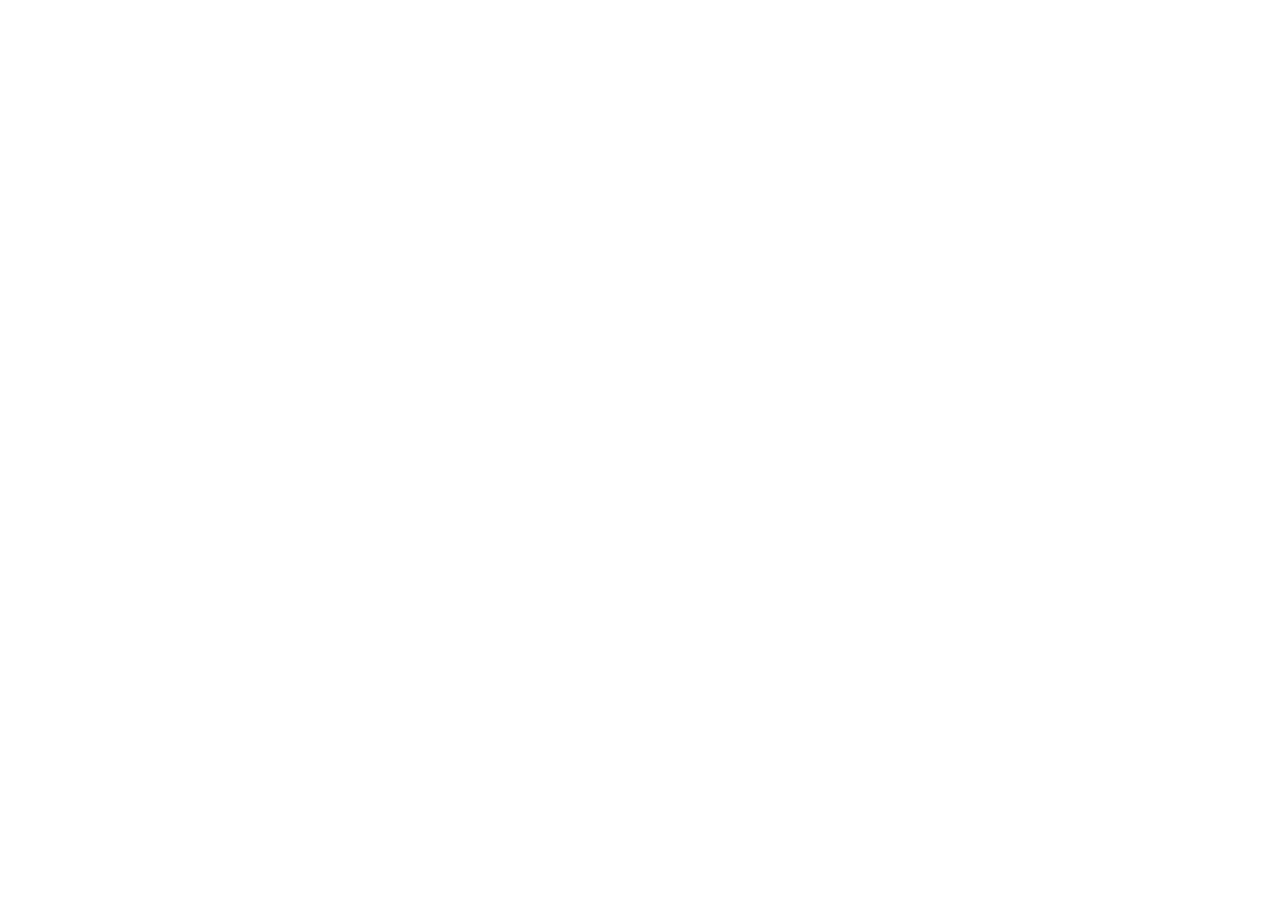
==== index.html @ 08d58c16 "메인 로딩, 블로그 메뉴 비활성화" ====
<!DOCTYPE html><html><head><meta charset=utf-8><meta name=viewport content="width=device-width,initial-scale=1"><link href="https://fonts.googleapis.com/css?family=Noto+Sans" rel=stylesheet><link rel=stylesheet href=https://use.fontawesome.com/releases/v5.6.1/css/all.css integrity=sha384-gfdkjb5BdAXd+lj+gudLWI+BXq4IuLW5IT+brZEZsLFm++aCMlF1V92rMkPaX4PP crossorigin=anonymous><title>windtail16</title><link href=/static/css/app.57685fd9b21adefc4a28eecbb3d5ea79.css rel=stylesheet></head><body><div id=app></div><script async src="https://www.googletagmanager.com/gtag/js?id=UA-55684536-2"></script><script>window.dataLayer = window.dataLayer || [];
      function gtag(){dataLayer.push(arguments);}
      gtag('js', new Date());

      gtag('config', 'UA-55684536-2');</script><script type=text/javascript src=/static/js/manifest.2ae2e69a05c33dfc65f8.js></script><script type=text/javascript src=/static/js/vendor.9c8865b268ad00cc2232.js></script><script type=text/javascript src=/static/js/app.dc363296912dcadeef79.js></script></body></html>
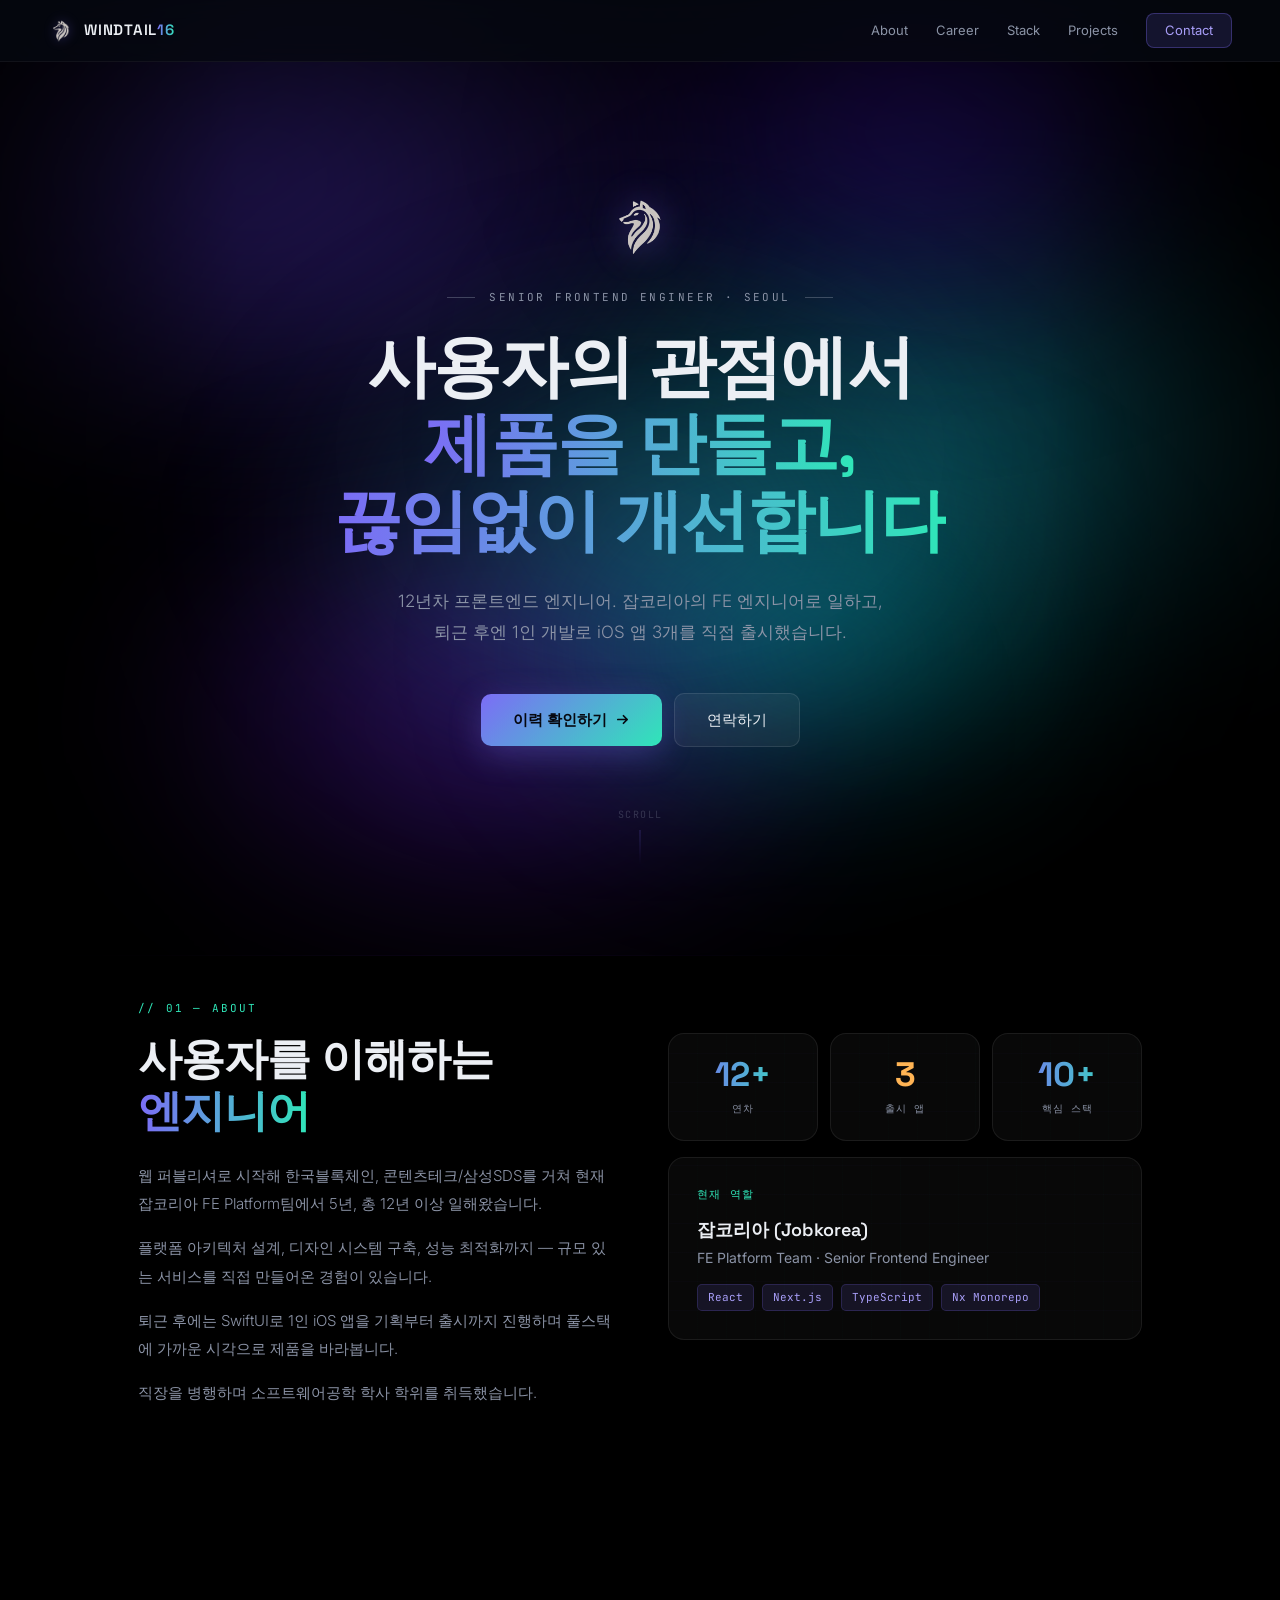
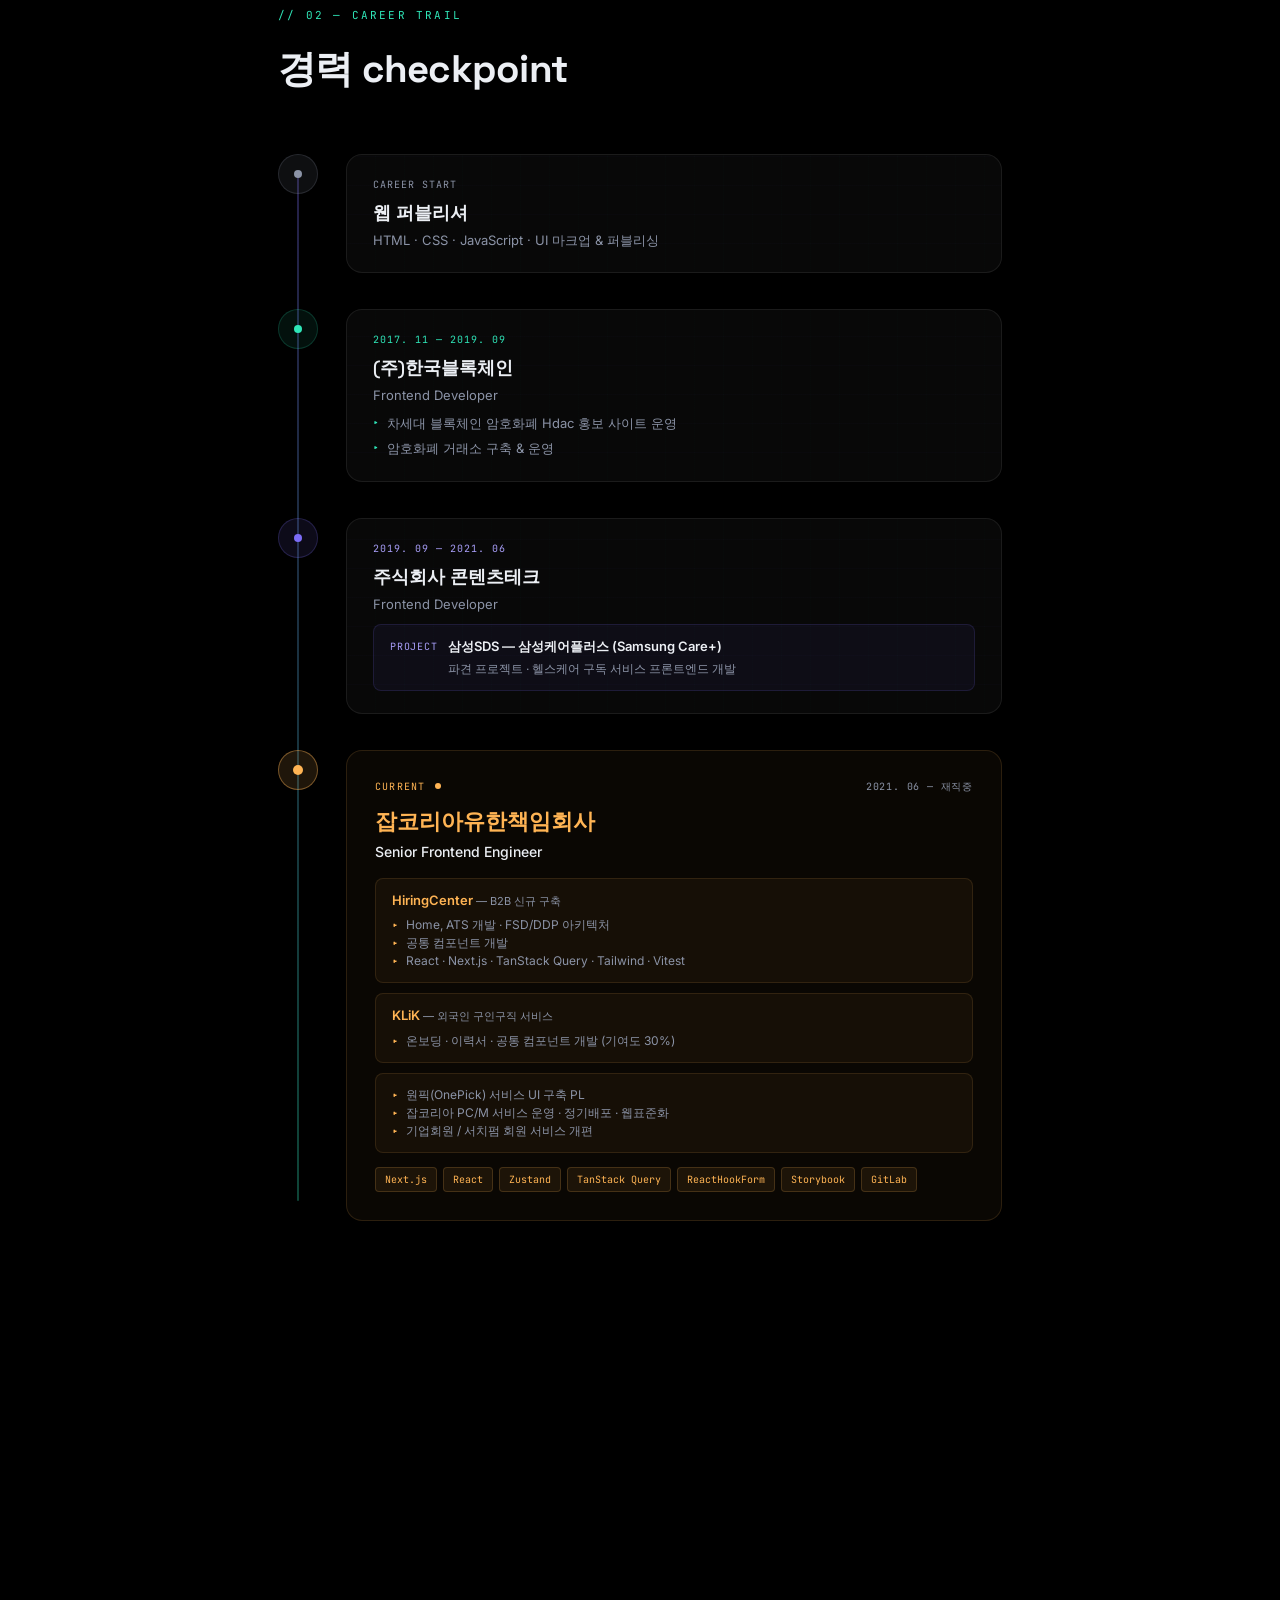
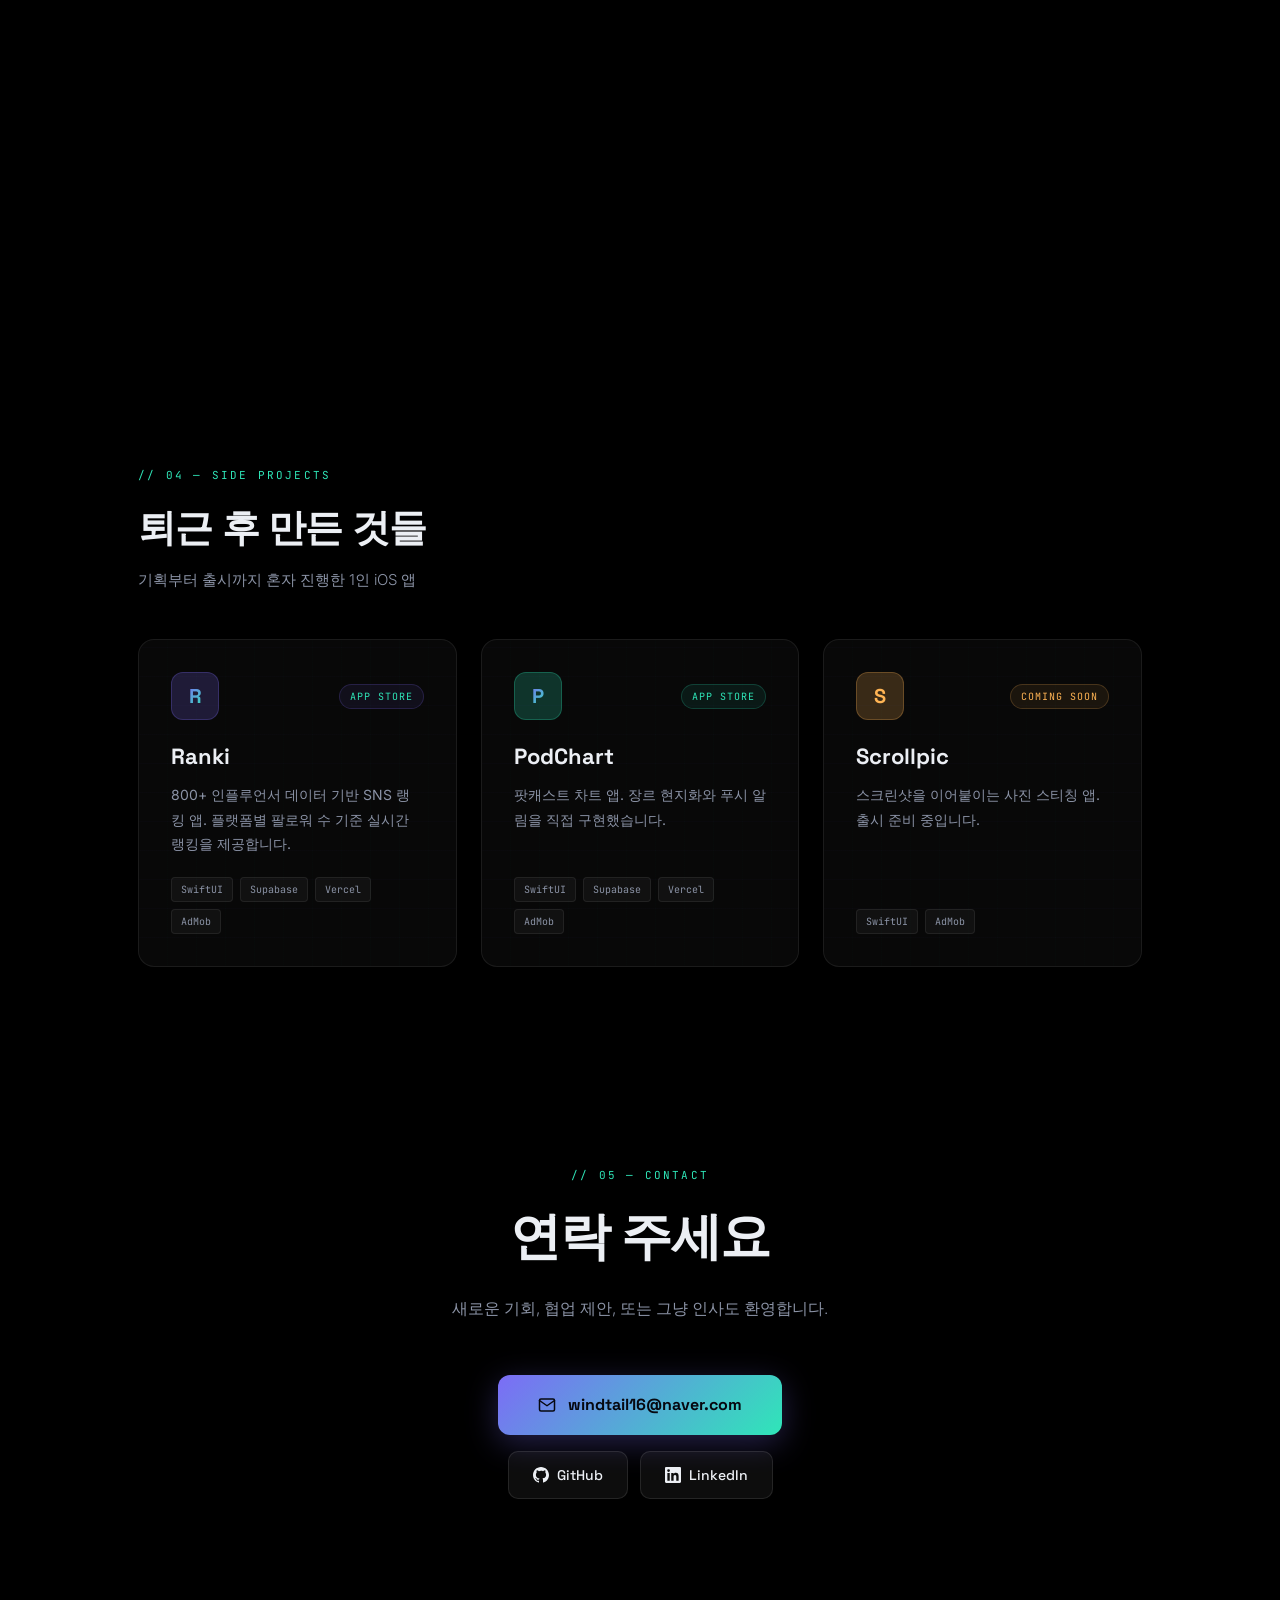
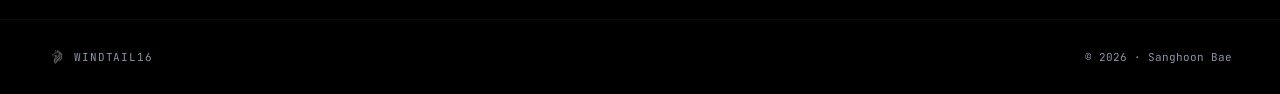
==== commit b242c6fe: "modify: 포트폴리오 변경" ====
--- a/index.html
+++ b/index.html
@@ -1,5 +1,16 @@
-<!DOCTYPE html><html><head><meta charset=utf-8><meta name=viewport content="width=device-width,initial-scale=1"><link href="https://fonts.googleapis.com/css?family=Noto+Sans" rel=stylesheet><link rel=stylesheet href=https://use.fontawesome.com/releases/v5.6.1/css/all.css integrity=sha384-gfdkjb5BdAXd+lj+gudLWI+BXq4IuLW5IT+brZEZsLFm++aCMlF1V92rMkPaX4PP crossorigin=anonymous><title>windtail16</title><link href=/static/css/app.57685fd9b21adefc4a28eecbb3d5ea79.css rel=stylesheet></head><body><div id=app></div><script async src="https://www.googletagmanager.com/gtag/js?id=UA-55684536-2"></script><script>window.dataLayer = window.dataLayer || [];
-      function gtag(){dataLayer.push(arguments);}
-      gtag('js', new Date());
-
-      gtag('config', 'UA-55684536-2');</script><script type=text/javascript src=/static/js/manifest.2ae2e69a05c33dfc65f8.js></script><script type=text/javascript src=/static/js/vendor.9c8865b268ad00cc2232.js></script><script type=text/javascript src=/static/js/app.dc363296912dcadeef79.js></script></body></html>+<!DOCTYPE html>
+<html lang="ko">
+  <head>
+    <meta charset="UTF-8" />
+    <meta name="viewport" content="width=device-width, initial-scale=1.0" />
+    <title>WINDTAIL16 — Sanghoon Bae</title>
+    <link rel="preconnect" href="https://fonts.googleapis.com" />
+    <link rel="preconnect" href="https://fonts.gstatic.com" crossorigin />
+    <link href="https://fonts.googleapis.com/css2?family=Space+Grotesk:wght@300;400;500;600;700&family=Inter:wght@300;400;500;600&family=JetBrains+Mono:wght@400;500;600&display=swap" rel="stylesheet" />
+    <script type="module" crossorigin src="/assets/index-B-AGoxNn.js"></script>
+    <link rel="stylesheet" crossorigin href="/assets/index-C9Q2P-IW.css">
+  </head>
+  <body>
+    <div id="root"></div>
+  </body>
+</html>
--- a/assets/index-C9Q2P-IW.css
+++ b/assets/index-C9Q2P-IW.css
@@ -0,0 +1 @@
+/*! tailwindcss v4.3.1 | MIT License | https://tailwindcss.com */@layer properties{@supports (((-webkit-hyphens:none)) and (not (margin-trim:inline))) or ((-moz-orient:inline) and (not (color:rgb(from red r g b)))){*,:before,:after,::backdrop{--tw-translate-x:0;--tw-translate-y:0;--tw-translate-z:0;--tw-rotate-x:initial;--tw-rotate-y:initial;--tw-rotate-z:initial;--tw-skew-x:initial;--tw-skew-y:initial;--tw-border-style:solid;--tw-leading:initial;--tw-font-weight:initial;--tw-tracking:initial;--tw-blur:initial;--tw-brightness:initial;--tw-contrast:initial;--tw-grayscale:initial;--tw-hue-rotate:initial;--tw-invert:initial;--tw-opacity:initial;--tw-saturate:initial;--tw-sepia:initial;--tw-drop-shadow:initial;--tw-drop-shadow-color:initial;--tw-drop-shadow-alpha:100%;--tw-drop-shadow-size:initial;--tw-backdrop-blur:initial;--tw-backdrop-brightness:initial;--tw-backdrop-contrast:initial;--tw-backdrop-grayscale:initial;--tw-backdrop-hue-rotate:initial;--tw-backdrop-invert:initial;--tw-backdrop-opacity:initial;--tw-backdrop-saturate:initial;--tw-backdrop-sepia:initial;--tw-duration:initial}}}@layer theme{:root,:host{--font-sans:"Inter", sans-serif;--font-mono:"JetBrains Mono", monospace;--color-white:#fff;--spacing:.25rem;--text-sm:.875rem;--text-sm--line-height:calc(1.25 / .875);--text-base:1rem;--text-base--line-height: 1.5 ;--text-lg:1.125rem;--text-lg--line-height:calc(1.75 / 1.125);--text-xl:1.25rem;--text-xl--line-height:calc(1.75 / 1.25);--font-weight-light:300;--font-weight-normal:400;--font-weight-medium:500;--font-weight-semibold:600;--font-weight-bold:700;--radius-sm:.25rem;--radius-lg:.5rem;--radius-xl:.75rem;--radius-2xl:1rem;--blur-xl:24px;--default-transition-duration:.15s;--default-transition-timing-function:cubic-bezier(.4, 0, .2, 1);--default-font-family:var(--font-sans);--default-mono-font-family:var(--font-mono);--color-violet:#7c6cf6;--color-violet-muted:#a89ef8;--color-mint:#2fe6b8;--color-amber:#ffb454;--color-muted:#8b93a6;--color-light:#eceff4;--color-dark:#060810;--font-display:"Space Grotesk", sans-serif}}@layer base{*,:after,:before,::backdrop{box-sizing:border-box;border:0 solid;margin:0;padding:0}::file-selector-button{box-sizing:border-box;border:0 solid;margin:0;padding:0}html,:host{-webkit-text-size-adjust:100%;-moz-tab-size:4;tab-size:4;line-height:1.5;font-family:var(--default-font-family,ui-sans-serif, system-ui, sans-serif, "Apple Color Emoji", "Segoe UI Emoji", "Segoe UI Symbol", "Noto Color Emoji");font-feature-settings:var(--default-font-feature-settings,normal);font-variation-settings:var(--default-font-variation-settings,normal);-webkit-tap-highlight-color:transparent}hr{height:0;color:inherit;border-top-width:1px}abbr:where([title]){-webkit-text-decoration:underline dotted;text-decoration:underline dotted}h1,h2,h3,h4,h5,h6{font-size:inherit;font-weight:inherit}a{color:inherit;-webkit-text-decoration:inherit;text-decoration:inherit}b,strong{font-weight:bolder}code,kbd,samp,pre{font-family:var(--default-mono-font-family,ui-monospace, SFMono-Regular, Menlo, Monaco, Consolas, "Liberation Mono", "Courier New", monospace);font-feature-settings:var(--default-mono-font-feature-settings,normal);font-variation-settings:var(--default-mono-font-variation-settings,normal);font-size:1em}small{font-size:80%}sub,sup{vertical-align:baseline;font-size:75%;line-height:0;position:relative}sub{bottom:-.25em}sup{top:-.5em}table{text-indent:0;border-color:inherit;border-collapse:collapse}:-moz-focusring{outline:auto}progress{vertical-align:baseline}summary{display:list-item}ol,ul,menu{list-style:none}img,svg,video,canvas,audio,iframe,embed,object{vertical-align:middle;display:block}img,video{max-width:100%;height:auto}button,input,select,optgroup,textarea{font:inherit;font-feature-settings:inherit;font-variation-settings:inherit;letter-spacing:inherit;color:inherit;opacity:1;background-color:#0000;border-radius:0}::file-selector-button{font:inherit;font-feature-settings:inherit;font-variation-settings:inherit;letter-spacing:inherit;color:inherit;opacity:1;background-color:#0000;border-radius:0}:where(select:is([multiple],[size])) optgroup{font-weight:bolder}:where(select:is([multiple],[size])) optgroup option{padding-inline-start:20px}::file-selector-button{margin-inline-end:4px}::placeholder{opacity:1}@supports (not ((-webkit-appearance:-apple-pay-button))) or (contain-intrinsic-size:1px){::placeholder{color:currentColor}@supports (color:color-mix(in lab,red,red)){::placeholder{color:color-mix(in oklab,currentcolor 50%,transparent)}}}textarea{resize:vertical}::-webkit-search-decoration{-webkit-appearance:none}::-webkit-date-and-time-value{min-height:1lh;text-align:inherit}::-webkit-datetime-edit{display:inline-flex}::-webkit-datetime-edit-fields-wrapper{padding:0}::-webkit-datetime-edit{padding-block:0}::-webkit-datetime-edit-year-field{padding-block:0}::-webkit-datetime-edit-month-field{padding-block:0}::-webkit-datetime-edit-day-field{padding-block:0}::-webkit-datetime-edit-hour-field{padding-block:0}::-webkit-datetime-edit-minute-field{padding-block:0}::-webkit-datetime-edit-second-field{padding-block:0}::-webkit-datetime-edit-millisecond-field{padding-block:0}::-webkit-datetime-edit-meridiem-field{padding-block:0}::-webkit-calendar-picker-indicator{line-height:1}:-moz-ui-invalid{box-shadow:none}button,input:where([type=button],[type=reset],[type=submit]){-webkit-appearance:button;-moz-appearance:button;appearance:button}::file-selector-button{-webkit-appearance:button;-moz-appearance:button;appearance:button}::-webkit-inner-spin-button{height:auto}::-webkit-outer-spin-button{height:auto}[hidden]:where(:not([hidden=until-found])){display:none!important}html{scroll-behavior:smooth}body{color:#eceff4;background:#000;overflow-x:hidden}a{color:inherit;text-decoration:none}::selection{color:#eceff4;background:#7c6cf659}section,footer,nav{z-index:1;position:relative}}@layer components{.grad-text{-webkit-text-fill-color:transparent;background:linear-gradient(90deg,#7c6cf6,#2fe6b8);-webkit-background-clip:text;background-clip:text}.glass{-webkit-backdrop-filter:blur(20px);background:#ffffff08;border:1px solid #ffffff14;border-radius:16px;position:relative;overflow:hidden}.glass:before{content:"";pointer-events:none;border-radius:inherit;background-image:repeating-linear-gradient(0deg,#0000,#0000 28px,#7c6cf605 28px,#7c6cf605 29px),repeating-linear-gradient(90deg,#0000,#0000 28px,#2fe6b803 28px,#2fe6b803 29px);position:absolute;top:0;right:0;bottom:0;left:0}.tag-v{font-family:var(--font-mono);color:#a89ef8;cursor:default;background:#7c6cf61a;border:1px solid #7c6cf633;border-radius:8px;padding:9px 18px;font-size:13px;transition:all .2s;display:inline-block}.tag-v:hover{background:#7c6cf638;border-color:#7c6cf673}.tag-m{font-family:var(--font-mono);color:#2fe6b8;cursor:default;background:#2fe6b812;border:1px solid #2fe6b82e;border-radius:8px;padding:9px 18px;font-size:13px;transition:all .2s;display:inline-block}.tag-m:hover{background:#2fe6b829;border-color:#2fe6b866}.tag-g{font-family:var(--font-mono);color:#8b93a6;cursor:default;background:#8b93a612;border:1px solid #8b93a624;border-radius:8px;padding:9px 18px;font-size:13px;transition:background .2s;display:inline-block}.tag-g:hover{background:#8b93a626}.tag-a{font-family:var(--font-mono);color:#ffb454;cursor:default;background:#ffb45414;border:1px solid #ffb45433;border-radius:8px;padding:9px 18px;font-size:13px;transition:background .2s;display:inline-block}.tag-a:hover{background:#ffb4542e}.nav-link{color:#8b93a6;font-size:13px;transition:color .2s}.nav-link:hover{color:#eceff4}.proj-card{transition:transform .3s,border-color .3s,box-shadow .3s}.proj-card:hover{transform:translateY(-6px);box-shadow:0 20px 60px #7c6cf61f}.sec-label{font-family:var(--font-mono);letter-spacing:.2em;text-transform:uppercase;color:#2fe6b8;margin-bottom:16px;font-size:11px}}@layer utilities{.pointer-events-none{pointer-events:none}.visible{visibility:visible}.absolute{position:absolute}.fixed{position:fixed}.relative{position:relative}.inset-0{top:0;right:0;bottom:0;left:0}.top-0{top:0}.top-5{top:calc(var(--spacing) * 5)}.right-0{right:0}.bottom-5{bottom:calc(var(--spacing) * 5)}.bottom-8{bottom:calc(var(--spacing) * 8)}.bottom-\[34px\]{bottom:34px}.left-0{left:0}.left-1\/2{left:50%}.left-\[19px\]{left:19px}.z-\[1\]{z-index:1}.z-\[200\]{z-index:200}.z-\[300\]{z-index:300}.mx-auto{margin-inline:auto}.mt-2{margin-top:calc(var(--spacing) * 2)}.mt-2\.5{margin-top:calc(var(--spacing) * 2.5)}.mt-3\.5{margin-top:calc(var(--spacing) * 3.5)}.mt-6{margin-top:calc(var(--spacing) * 6)}.mt-\[9px\]{margin-top:9px}.mt-\[30px\]{margin-top:30px}.mt-auto{margin-top:auto}.-mr-2{margin-right:calc(var(--spacing) * -2)}.mb-1{margin-bottom:var(--spacing)}.mb-1\.5{margin-bottom:calc(var(--spacing) * 1.5)}.mb-2{margin-bottom:calc(var(--spacing) * 2)}.mb-2\.5{margin-bottom:calc(var(--spacing) * 2.5)}.mb-3{margin-bottom:calc(var(--spacing) * 3)}.mb-3\.5{margin-bottom:calc(var(--spacing) * 3.5)}.mb-4{margin-bottom:calc(var(--spacing) * 4)}.mb-5{margin-bottom:calc(var(--spacing) * 5)}.mb-6{margin-bottom:calc(var(--spacing) * 6)}.mb-7{margin-bottom:calc(var(--spacing) * 7)}.mb-8{margin-bottom:calc(var(--spacing) * 8)}.mb-9{margin-bottom:calc(var(--spacing) * 9)}.mb-10{margin-bottom:calc(var(--spacing) * 10)}.mb-11{margin-bottom:calc(var(--spacing) * 11)}.mb-12{margin-bottom:calc(var(--spacing) * 12)}.mb-14{margin-bottom:calc(var(--spacing) * 14)}.mb-\[3px\]{margin-bottom:3px}.mb-\[7px\]{margin-bottom:7px}.mb-\[18px\]{margin-bottom:18px}.mb-\[26px\]{margin-bottom:26px}.mb-\[52px\]{margin-bottom:52px}.block{display:block}.flex{display:flex}.grid{display:grid}.hidden{display:none}.inline-block{display:inline-block}.inline-flex{display:inline-flex}.h-0\.5{height:calc(var(--spacing) * .5)}.h-1\.5{height:calc(var(--spacing) * 1.5)}.h-2{height:calc(var(--spacing) * 2)}.h-9{height:calc(var(--spacing) * 9)}.h-10{height:calc(var(--spacing) * 10)}.h-12{height:calc(var(--spacing) * 12)}.h-14{height:calc(var(--spacing) * 14)}.h-\[10px\]{height:10px}.h-\[18px\]{height:18px}.h-\[26px\]{height:26px}.h-\[62px\]{height:62px}.h-\[68px\]{height:68px}.h-px{height:1px}.min-h-screen{min-height:100vh}.w-0\.5{width:calc(var(--spacing) * .5)}.w-1\.5{width:calc(var(--spacing) * 1.5)}.w-2{width:calc(var(--spacing) * 2)}.w-3\.5{width:calc(var(--spacing) * 3.5)}.w-5{width:calc(var(--spacing) * 5)}.w-7{width:calc(var(--spacing) * 7)}.w-10{width:calc(var(--spacing) * 10)}.w-12{width:calc(var(--spacing) * 12)}.w-14{width:calc(var(--spacing) * 14)}.w-\[10px\]{width:10px}.w-\[18px\]{width:18px}.w-\[26px\]{width:26px}.w-\[68px\]{width:68px}.w-full{width:100%}.w-px{width:1px}.max-w-\[480px\]{max-width:480px}.max-w-\[540px\]{max-width:540px}.max-w-\[820px\]{max-width:820px}.max-w-\[1100px\]{max-width:1100px}.min-w-0{min-width:0}.flex-1{flex:1}.shrink-0{flex-shrink:0}.-translate-x-1\/2{--tw-translate-x: -50% ;translate:var(--tw-translate-x) var(--tw-translate-y)}.transform{transform:var(--tw-rotate-x,) var(--tw-rotate-y,) var(--tw-rotate-z,) var(--tw-skew-x,) var(--tw-skew-y,)}.cursor-pointer{cursor:pointer}.resize{resize:both}.grid-cols-1{grid-template-columns:repeat(1,minmax(0,1fr))}.grid-cols-2{grid-template-columns:repeat(2,minmax(0,1fr))}.grid-cols-3{grid-template-columns:repeat(3,minmax(0,1fr))}.flex-col{flex-direction:column}.flex-wrap{flex-wrap:wrap}.items-center{align-items:center}.items-start{align-items:flex-start}.justify-between{justify-content:space-between}.justify-center{justify-content:center}.gap-1\.5{gap:calc(var(--spacing) * 1.5)}.gap-2{gap:calc(var(--spacing) * 2)}.gap-2\.5{gap:calc(var(--spacing) * 2.5)}.gap-3{gap:calc(var(--spacing) * 3)}.gap-3\.5{gap:calc(var(--spacing) * 3.5)}.gap-4{gap:calc(var(--spacing) * 4)}.gap-5{gap:calc(var(--spacing) * 5)}.gap-6{gap:calc(var(--spacing) * 6)}.gap-7{gap:calc(var(--spacing) * 7)}.gap-8{gap:calc(var(--spacing) * 8)}.gap-9{gap:calc(var(--spacing) * 9)}.gap-10{gap:calc(var(--spacing) * 10)}.gap-14{gap:calc(var(--spacing) * 14)}.gap-\[5px\]{gap:5px}.gap-\[7px\]{gap:7px}.gap-\[14px\]{gap:14px}.overflow-hidden{overflow:hidden}.rounded-2xl{border-radius:var(--radius-2xl)}.rounded-\[4px\]{border-radius:4px}.rounded-\[5px\]{border-radius:5px}.rounded-\[10px\]{border-radius:10px}.rounded-full{border-radius:3.40282e38px}.rounded-lg{border-radius:var(--radius-lg)}.rounded-sm{border-radius:var(--radius-sm)}.rounded-xl{border-radius:var(--radius-xl)}.border{border-style:var(--tw-border-style);border-width:1px}.border-t{border-top-style:var(--tw-border-style);border-top-width:1px}.border-b{border-bottom-style:var(--tw-border-style);border-bottom-width:1px}.border-amber\/40{border-color:#ffb45466}@supports (color:color-mix(in lab,red,red)){.border-amber\/40{border-color:color-mix(in oklab,var(--color-amber) 40%,transparent)}}.border-amber\/\[0\.12\]{border-color:#ffb4541f}@supports (color:color-mix(in lab,red,red)){.border-amber\/\[0\.12\]{border-color:color-mix(in oklab,var(--color-amber) 12%,transparent)}}.border-amber\/\[0\.14\]{border-color:#ffb45424}@supports (color:color-mix(in lab,red,red)){.border-amber\/\[0\.14\]{border-color:color-mix(in oklab,var(--color-amber) 14%,transparent)}}.border-violet\/\[0\.15\]{border-color:#7c6cf626}@supports (color:color-mix(in lab,red,red)){.border-violet\/\[0\.15\]{border-color:color-mix(in oklab,var(--color-violet) 15%,transparent)}}.border-violet\/\[0\.32\]{border-color:#7c6cf652}@supports (color:color-mix(in lab,red,red)){.border-violet\/\[0\.32\]{border-color:color-mix(in oklab,var(--color-violet) 32%,transparent)}}.border-white\/5{border-color:#ffffff0d}@supports (color:color-mix(in lab,red,red)){.border-white\/5{border-color:color-mix(in oklab,var(--color-white) 5%,transparent)}}.border-white\/10{border-color:#ffffff1a}@supports (color:color-mix(in lab,red,red)){.border-white\/10{border-color:color-mix(in oklab,var(--color-white) 10%,transparent)}}.border-white\/\[0\.06\]{border-color:#ffffff0f}@supports (color:color-mix(in lab,red,red)){.border-white\/\[0\.06\]{border-color:color-mix(in oklab,var(--color-white) 6%,transparent)}}.bg-\[rgba\(6\,8\,16\,0\.75\)\]{background-color:#060810bf}.bg-amber{background-color:var(--color-amber)}.bg-amber\/\[0\.04\]{background-color:#ffb4540a}@supports (color:color-mix(in lab,red,red)){.bg-amber\/\[0\.04\]{background-color:color-mix(in oklab,var(--color-amber) 4%,transparent)}}.bg-amber\/\[0\.05\]{background-color:#ffb4540d}@supports (color:color-mix(in lab,red,red)){.bg-amber\/\[0\.05\]{background-color:color-mix(in oklab,var(--color-amber) 5%,transparent)}}.bg-amber\/\[0\.12\]{background-color:#ffb4541f}@supports (color:color-mix(in lab,red,red)){.bg-amber\/\[0\.12\]{background-color:color-mix(in oklab,var(--color-amber) 12%,transparent)}}.bg-light{background-color:var(--color-light)}.bg-muted\/40{background-color:#8b93a666}@supports (color:color-mix(in lab,red,red)){.bg-muted\/40{background-color:color-mix(in oklab,var(--color-muted) 40%,transparent)}}.bg-violet\/\[0\.06\]{background-color:#7c6cf60f}@supports (color:color-mix(in lab,red,red)){.bg-violet\/\[0\.06\]{background-color:color-mix(in oklab,var(--color-violet) 6%,transparent)}}.bg-violet\/\[0\.14\]{background-color:#7c6cf624}@supports (color:color-mix(in lab,red,red)){.bg-violet\/\[0\.14\]{background-color:color-mix(in oklab,var(--color-violet) 14%,transparent)}}.bg-white\/5{background-color:#ffffff0d}@supports (color:color-mix(in lab,red,red)){.bg-white\/5{background-color:color-mix(in oklab,var(--color-white) 5%,transparent)}}.object-contain{object-fit:contain}.p-2{padding:calc(var(--spacing) * 2)}.p-3{padding:calc(var(--spacing) * 3)}.p-5{padding:calc(var(--spacing) * 5)}.p-7{padding:calc(var(--spacing) * 7)}.p-8{padding:calc(var(--spacing) * 8)}.p-9{padding:calc(var(--spacing) * 9)}.p-\[22px_26px\]{padding:22px 26px}.px-2{padding-inline:calc(var(--spacing) * 2)}.px-2\.5{padding-inline:calc(var(--spacing) * 2.5)}.px-3\.5{padding-inline:calc(var(--spacing) * 3.5)}.px-4{padding-inline:calc(var(--spacing) * 4)}.px-6{padding-inline:calc(var(--spacing) * 6)}.px-7{padding-inline:calc(var(--spacing) * 7)}.px-8{padding-inline:calc(var(--spacing) * 8)}.px-10{padding-inline:calc(var(--spacing) * 10)}.px-12{padding-inline:calc(var(--spacing) * 12)}.px-\[9px\]{padding-inline:9px}.px-\[18px\]{padding-inline:18px}.py-1{padding-block:var(--spacing)}.py-3{padding-block:calc(var(--spacing) * 3)}.py-3\.5{padding-block:calc(var(--spacing) * 3.5)}.py-4{padding-block:calc(var(--spacing) * 4)}.py-5{padding-block:calc(var(--spacing) * 5)}.py-6{padding-block:calc(var(--spacing) * 6)}.py-7{padding-block:calc(var(--spacing) * 7)}.py-16{padding-block:calc(var(--spacing) * 16)}.py-\[7px\]{padding-block:7px}.py-\[13px\]{padding-block:13px}.py-\[15px\]{padding-block:15px}.py-\[18px\]{padding-block:18px}.py-\[100px\]{padding-block:100px}.pt-0\.5{padding-top:calc(var(--spacing) * .5)}.pt-5{padding-top:calc(var(--spacing) * 5)}.pt-16{padding-top:calc(var(--spacing) * 16)}.pt-\[26px\]{padding-top:26px}.pt-\[100px\]{padding-top:100px}.pt-\[120px\]{padding-top:120px}.pb-7{padding-bottom:calc(var(--spacing) * 7)}.pb-9{padding-bottom:calc(var(--spacing) * 9)}.pb-10{padding-bottom:calc(var(--spacing) * 10)}.pb-16{padding-bottom:calc(var(--spacing) * 16)}.pb-20{padding-bottom:calc(var(--spacing) * 20)}.pb-\[120px\]{padding-bottom:120px}.text-center{text-align:center}.align-middle{vertical-align:middle}.font-display{font-family:var(--font-display)}.font-mono{font-family:var(--font-mono)}.text-base{font-size:var(--text-base);line-height:var(--tw-leading,var(--text-base--line-height))}.text-lg{font-size:var(--text-lg);line-height:var(--tw-leading,var(--text-lg--line-height))}.text-sm{font-size:var(--text-sm);line-height:var(--tw-leading,var(--text-sm--line-height))}.text-xl{font-size:var(--text-xl);line-height:var(--tw-leading,var(--text-xl--line-height))}.text-\[0\.5em\]{font-size:.5em}.text-\[9px\]{font-size:9px}.text-\[10px\]{font-size:10px}.text-\[11px\]{font-size:11px}.text-\[12px\]{font-size:12px}.text-\[13px\]{font-size:13px}.text-\[15px\]{font-size:15px}.text-\[22px\]{font-size:22px}.text-\[28px\]{font-size:28px}.text-\[34px\]{font-size:34px}.leading-\[1\.2\]{--tw-leading:1.2;line-height:1.2}.leading-\[1\.8\]{--tw-leading:1.8;line-height:1.8}.leading-\[1\.13\]{--tw-leading:1.13;line-height:1.13}.leading-\[1\.75\]{--tw-leading:1.75;line-height:1.75}.leading-\[1\.85\]{--tw-leading:1.85;line-height:1.85}.leading-\[1\.88\]{--tw-leading:1.88;line-height:1.88}.leading-none{--tw-leading:1;line-height:1}.font-bold{--tw-font-weight:var(--font-weight-bold);font-weight:var(--font-weight-bold)}.font-light{--tw-font-weight:var(--font-weight-light);font-weight:var(--font-weight-light)}.font-medium{--tw-font-weight:var(--font-weight-medium);font-weight:var(--font-weight-medium)}.font-normal{--tw-font-weight:var(--font-weight-normal);font-weight:var(--font-weight-normal)}.font-semibold{--tw-font-weight:var(--font-weight-semibold);font-weight:var(--font-weight-semibold)}.tracking-\[-0\.02em\]{--tw-tracking:-.02em;letter-spacing:-.02em}.tracking-\[-0\.025em\]{--tw-tracking:-.025em;letter-spacing:-.025em}.tracking-\[0\.1em\]{--tw-tracking:.1em;letter-spacing:.1em}.tracking-\[0\.05em\]{--tw-tracking:.05em;letter-spacing:.05em}.tracking-\[0\.08em\]{--tw-tracking:.08em;letter-spacing:.08em}.tracking-\[0\.12em\]{--tw-tracking:.12em;letter-spacing:.12em}.tracking-\[0\.15em\]{--tw-tracking:.15em;letter-spacing:.15em}.tracking-\[0\.18em\]{--tw-tracking:.18em;letter-spacing:.18em}.tracking-\[0\.22em\]{--tw-tracking:.22em;letter-spacing:.22em}.whitespace-nowrap{white-space:nowrap}.text-amber{color:var(--color-amber)}.text-dark{color:var(--color-dark)}.text-light{color:var(--color-light)}.text-light\/80{color:#eceff4cc}@supports (color:color-mix(in lab,red,red)){.text-light\/80{color:color-mix(in oklab,var(--color-light) 80%,transparent)}}.text-mint{color:var(--color-mint)}.text-muted{color:var(--color-muted)}.text-violet-muted{color:var(--color-violet-muted)}.uppercase{text-transform:uppercase}.opacity-30{opacity:.3}.opacity-40{opacity:.4}.blur{--tw-blur:blur(8px);filter:var(--tw-blur,) var(--tw-brightness,) var(--tw-contrast,) var(--tw-grayscale,) var(--tw-hue-rotate,) var(--tw-invert,) var(--tw-saturate,) var(--tw-sepia,) var(--tw-drop-shadow,)}.filter{filter:var(--tw-blur,) var(--tw-brightness,) var(--tw-contrast,) var(--tw-grayscale,) var(--tw-hue-rotate,) var(--tw-invert,) var(--tw-saturate,) var(--tw-sepia,) var(--tw-drop-shadow,)}.backdrop-blur-xl{--tw-backdrop-blur:blur(var(--blur-xl));-webkit-backdrop-filter:var(--tw-backdrop-blur,) var(--tw-backdrop-brightness,) var(--tw-backdrop-contrast,) var(--tw-backdrop-grayscale,) var(--tw-backdrop-hue-rotate,) var(--tw-backdrop-invert,) var(--tw-backdrop-opacity,) var(--tw-backdrop-saturate,) var(--tw-backdrop-sepia,);backdrop-filter:var(--tw-backdrop-blur,) var(--tw-backdrop-brightness,) var(--tw-backdrop-contrast,) var(--tw-backdrop-grayscale,) var(--tw-backdrop-hue-rotate,) var(--tw-backdrop-invert,) var(--tw-backdrop-opacity,) var(--tw-backdrop-saturate,) var(--tw-backdrop-sepia,)}.transition{transition-property:color,background-color,border-color,outline-color,text-decoration-color,fill,stroke,--tw-gradient-from,--tw-gradient-via,--tw-gradient-to,opacity,box-shadow,transform,translate,scale,rotate,filter,-webkit-backdrop-filter,backdrop-filter,display,content-visibility,overlay,pointer-events;transition-timing-function:var(--tw-ease,var(--default-transition-timing-function));transition-duration:var(--tw-duration,var(--default-transition-duration))}.transition\!{transition-property:color,background-color,border-color,outline-color,text-decoration-color,fill,stroke,--tw-gradient-from,--tw-gradient-via,--tw-gradient-to,opacity,box-shadow,transform,translate,scale,rotate,filter,-webkit-backdrop-filter,backdrop-filter,display,content-visibility,overlay,pointer-events!important;transition-timing-function:var(--tw-ease,var(--default-transition-timing-function))!important;transition-duration:var(--tw-duration,var(--default-transition-duration))!important}.transition-all{transition-property:all;transition-timing-function:var(--tw-ease,var(--default-transition-timing-function));transition-duration:var(--tw-duration,var(--default-transition-duration))}.transition-colors{transition-property:color,background-color,border-color,outline-color,text-decoration-color,fill,stroke,--tw-gradient-from,--tw-gradient-via,--tw-gradient-to;transition-timing-function:var(--tw-ease,var(--default-transition-timing-function));transition-duration:var(--tw-duration,var(--default-transition-duration))}.duration-200{--tw-duration:.2s;transition-duration:.2s}.duration-300{--tw-duration:.3s;transition-duration:.3s}@media (hover:hover){.hover\:bg-white\/10:hover{background-color:#ffffff1a}@supports (color:color-mix(in lab,red,red)){.hover\:bg-white\/10:hover{background-color:color-mix(in oklab,var(--color-white) 10%,transparent)}}.hover\:text-light:hover{color:var(--color-light)}}@media (min-width:40rem){.sm\:block{display:block}.sm\:inline-block{display:inline-block}.sm\:w-auto{width:auto}.sm\:grid-cols-2{grid-template-columns:repeat(2,minmax(0,1fr))}.sm\:flex-row{flex-direction:row}}@media (min-width:48rem){.md\:bottom-\[34px\]{bottom:34px}.md\:mt-\[9px\]{margin-top:9px}.md\:mt-\[30px\]{margin-top:30px}.md\:mb-3\.5{margin-bottom:calc(var(--spacing) * 3.5)}.md\:mb-4{margin-bottom:calc(var(--spacing) * 4)}.md\:mb-6{margin-bottom:calc(var(--spacing) * 6)}.md\:mb-7{margin-bottom:calc(var(--spacing) * 7)}.md\:mb-11{margin-bottom:calc(var(--spacing) * 11)}.md\:mb-12{margin-bottom:calc(var(--spacing) * 12)}.md\:mb-14{margin-bottom:calc(var(--spacing) * 14)}.md\:mb-\[26px\]{margin-bottom:26px}.md\:mb-\[52px\]{margin-bottom:52px}.md\:flex{display:flex}.md\:hidden{display:none}.md\:h-\[68px\]{height:68px}.md\:w-\[68px\]{width:68px}.md\:grid-cols-2{grid-template-columns:repeat(2,minmax(0,1fr))}.md\:flex-row{flex-direction:row}.md\:gap-2\.5{gap:calc(var(--spacing) * 2.5)}.md\:gap-6{gap:calc(var(--spacing) * 6)}.md\:gap-7{gap:calc(var(--spacing) * 7)}.md\:gap-9{gap:calc(var(--spacing) * 9)}.md\:gap-14{gap:calc(var(--spacing) * 14)}.md\:gap-\[14px\]{gap:14px}.md\:p-7{padding:calc(var(--spacing) * 7)}.md\:p-9{padding:calc(var(--spacing) * 9)}.md\:px-3\.5{padding-inline:calc(var(--spacing) * 3.5)}.md\:px-8{padding-inline:calc(var(--spacing) * 8)}.md\:px-10{padding-inline:calc(var(--spacing) * 10)}.md\:px-12{padding-inline:calc(var(--spacing) * 12)}.md\:px-\[26px\]{padding-inline:26px}.md\:py-6{padding-block:calc(var(--spacing) * 6)}.md\:py-7{padding-block:calc(var(--spacing) * 7)}.md\:py-\[13px\]{padding-block:13px}.md\:py-\[15px\]{padding-block:15px}.md\:py-\[18px\]{padding-block:18px}.md\:py-\[22px\]{padding-block:22px}.md\:py-\[100px\]{padding-block:100px}.md\:pt-\[26px\]{padding-top:26px}.md\:pt-\[100px\]{padding-top:100px}.md\:pt-\[120px\]{padding-top:120px}.md\:pb-9{padding-bottom:calc(var(--spacing) * 9)}.md\:pb-20{padding-bottom:calc(var(--spacing) * 20)}.md\:pb-\[120px\]{padding-bottom:120px}.md\:text-base{font-size:var(--text-base);line-height:var(--tw-leading,var(--text-base--line-height))}.md\:text-lg{font-size:var(--text-lg);line-height:var(--tw-leading,var(--text-lg--line-height))}.md\:text-\[10px\]{font-size:10px}.md\:text-\[11px\]{font-size:11px}.md\:text-\[22px\]{font-size:22px}.md\:text-\[34px\]{font-size:34px}.md\:tracking-\[0\.22em\]{--tw-tracking:.22em;letter-spacing:.22em}}@media (min-width:64rem){.lg\:grid-cols-3{grid-template-columns:repeat(3,minmax(0,1fr))}}.animate-fade-up{animation:.9s both fadeUp}.animate-fade-in{animation:1s .2s both fadeIn}.animate-float{animation:4s ease-in-out infinite float}.animate-pulse-amber{animation:2.5s infinite pulse-amber}}#fog-bg{z-index:0;will-change:transform;background:#000;position:fixed;top:-4%;right:-4%;bottom:-4%;left:-4%;overflow:hidden}.fog-blob{filter:blur(72px);will-change:transform;pointer-events:none;border-radius:50%;position:absolute}@keyframes fadeUp{0%{opacity:0;transform:translateY(24px)}to{opacity:1;transform:translateY(0)}}@keyframes fadeIn{0%{opacity:0}to{opacity:1}}@keyframes pulse-amber{0%,to{box-shadow:0 0 #ffb45480}50%{box-shadow:0 0 0 10px #ffb45400}}@keyframes float{0%,to{transform:translateY(0)}50%{transform:translateY(-8px)}}@keyframes cursorBlink{0%,to{opacity:1}50%{opacity:0}}@keyframes fogDrift1{0%{transform:translate(0)scale(1)}25%{transform:translate(9vw,6vh)scale(1.06)}50%{transform:translate(5vw,12vh)scale(.96)}75%{transform:translate(-6vw,7vh)scale(1.04)}to{transform:translate(0)scale(1)}}@keyframes fogDrift2{0%{transform:translate(0)scale(1)}25%{transform:translate(-11vw,-5vh)scale(1.08)}50%{transform:translate(-8vw,9vh)scale(.94)}75%{transform:translate(4vw,5vh)scale(1.06)}to{transform:translate(0)scale(1)}}@keyframes fogDrift3{0%{transform:translate(0)scale(1)}25%{transform:translate(7vw,-9vh)scale(1.1)}50%{transform:translate(12vw,-3vh)scale(.96)}75%{transform:translate(4vw,7vh)scale(1.08)}to{transform:translate(0)scale(1)}}@keyframes fogDrift4{0%{transform:translate(0)scale(1)}25%{transform:translate(-7vw,8vh)scale(.92)}50%{transform:translate(-12vw,3vh)scale(1.1)}75%{transform:translate(-5vw,-6vh)scale(.96)}to{transform:translate(0)scale(1)}}@keyframes fogDrift5{0%{transform:translate(0)scale(1)}25%{transform:translate(6vw,10vh)scale(1.08)}50%{transform:translate(-4vw,8vh)scale(1.04)}75%{transform:translate(-9vw,2vh)scale(.94)}to{transform:translate(0)scale(1)}}@keyframes fogDrift6{0%{transform:translate(0)scale(1)}25%{transform:translate(-6vw,-10vh)scale(1.12)}50%{transform:translate(5vw,-8vh)scale(.92)}75%{transform:translate(8vw,-3vh)scale(1.06)}to{transform:translate(0)scale(1)}}@property --tw-translate-x{syntax:"*";inherits:false;initial-value:0}@property --tw-translate-y{syntax:"*";inherits:false;initial-value:0}@property --tw-translate-z{syntax:"*";inherits:false;initial-value:0}@property --tw-rotate-x{syntax:"*";inherits:false}@property --tw-rotate-y{syntax:"*";inherits:false}@property --tw-rotate-z{syntax:"*";inherits:false}@property --tw-skew-x{syntax:"*";inherits:false}@property --tw-skew-y{syntax:"*";inherits:false}@property --tw-border-style{syntax:"*";inherits:false;initial-value:solid}@property --tw-leading{syntax:"*";inherits:false}@property --tw-font-weight{syntax:"*";inherits:false}@property --tw-tracking{syntax:"*";inherits:false}@property --tw-blur{syntax:"*";inherits:false}@property --tw-brightness{syntax:"*";inherits:false}@property --tw-contrast{syntax:"*";inherits:false}@property --tw-grayscale{syntax:"*";inherits:false}@property --tw-hue-rotate{syntax:"*";inherits:false}@property --tw-invert{syntax:"*";inherits:false}@property --tw-opacity{syntax:"*";inherits:false}@property --tw-saturate{syntax:"*";inherits:false}@property --tw-sepia{syntax:"*";inherits:false}@property --tw-drop-shadow{syntax:"*";inherits:false}@property --tw-drop-shadow-color{syntax:"*";inherits:false}@property --tw-drop-shadow-alpha{syntax:"<percentage>";inherits:false;initial-value:100%}@property --tw-drop-shadow-size{syntax:"*";inherits:false}@property --tw-backdrop-blur{syntax:"*";inherits:false}@property --tw-backdrop-brightness{syntax:"*";inherits:false}@property --tw-backdrop-contrast{syntax:"*";inherits:false}@property --tw-backdrop-grayscale{syntax:"*";inherits:false}@property --tw-backdrop-hue-rotate{syntax:"*";inherits:false}@property --tw-backdrop-invert{syntax:"*";inherits:false}@property --tw-backdrop-opacity{syntax:"*";inherits:false}@property --tw-backdrop-saturate{syntax:"*";inherits:false}@property --tw-backdrop-sepia{syntax:"*";inherits:false}@property --tw-duration{syntax:"*";inherits:false}
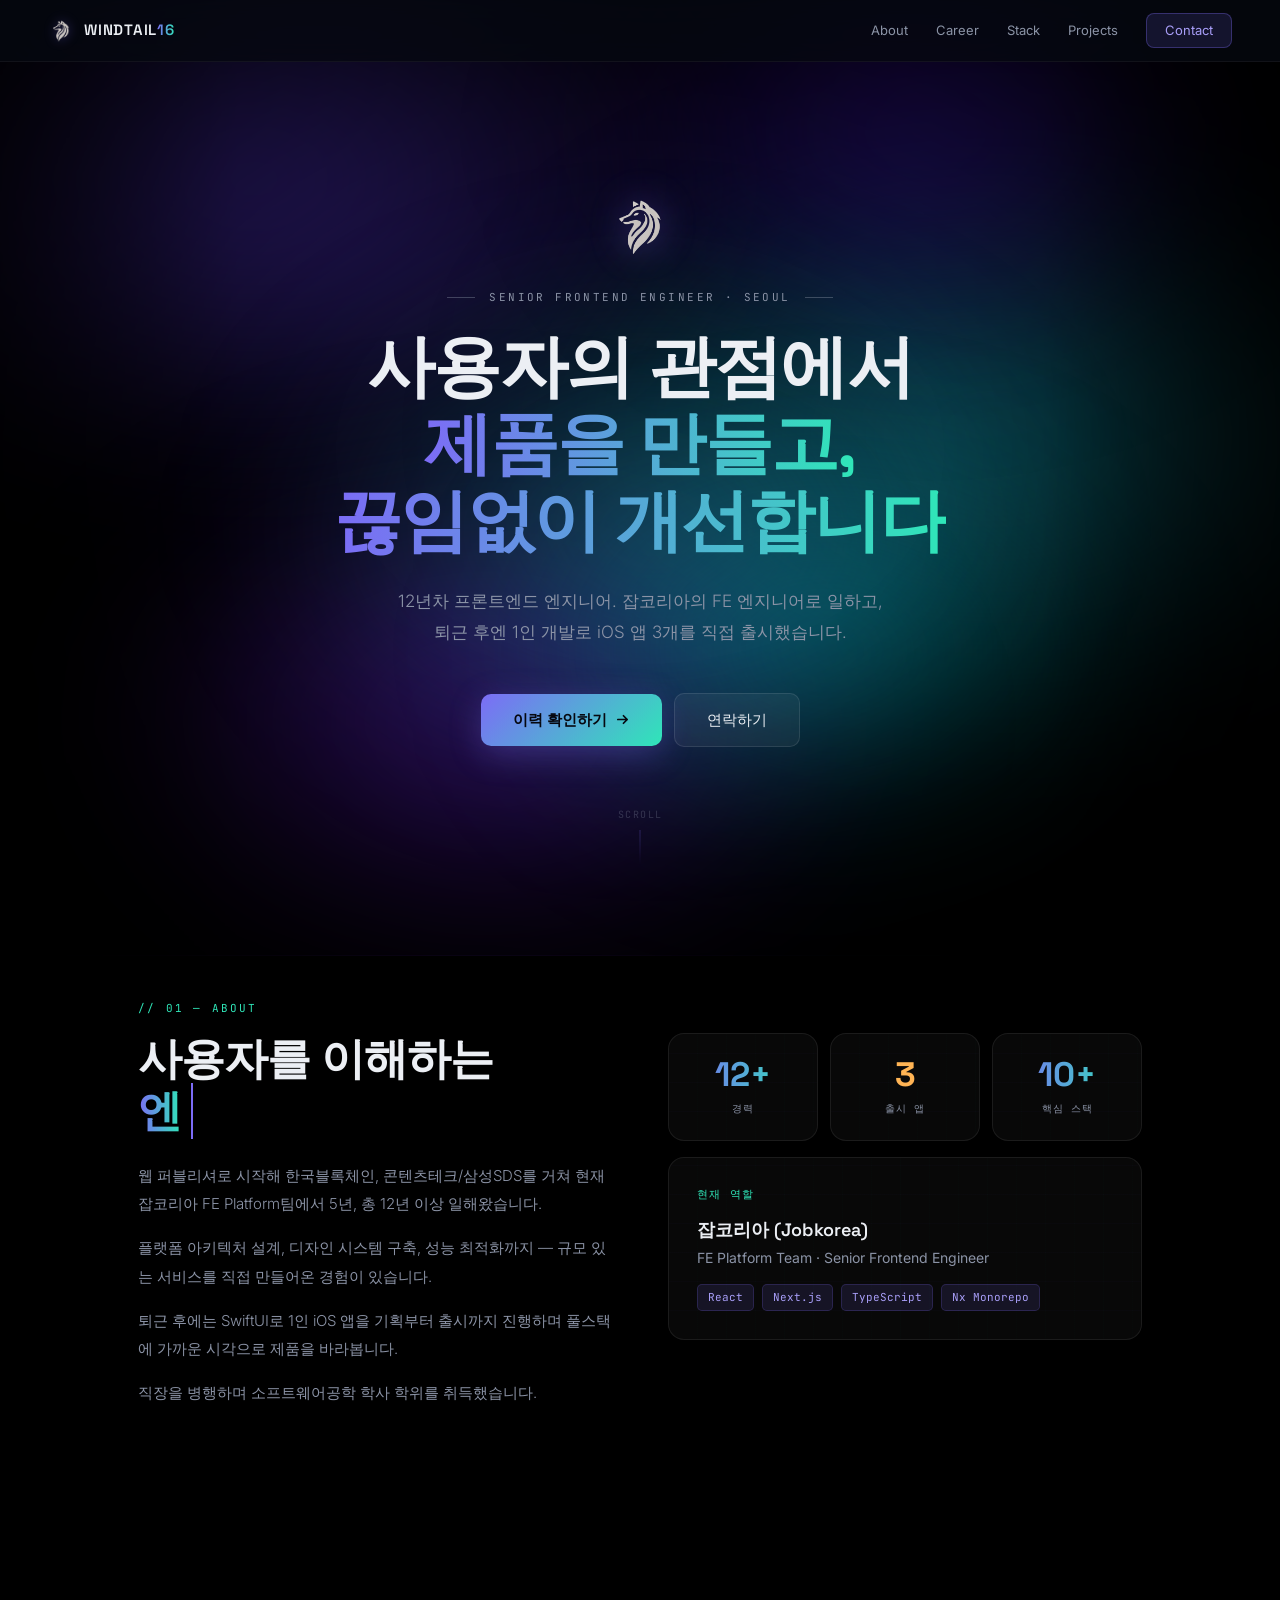
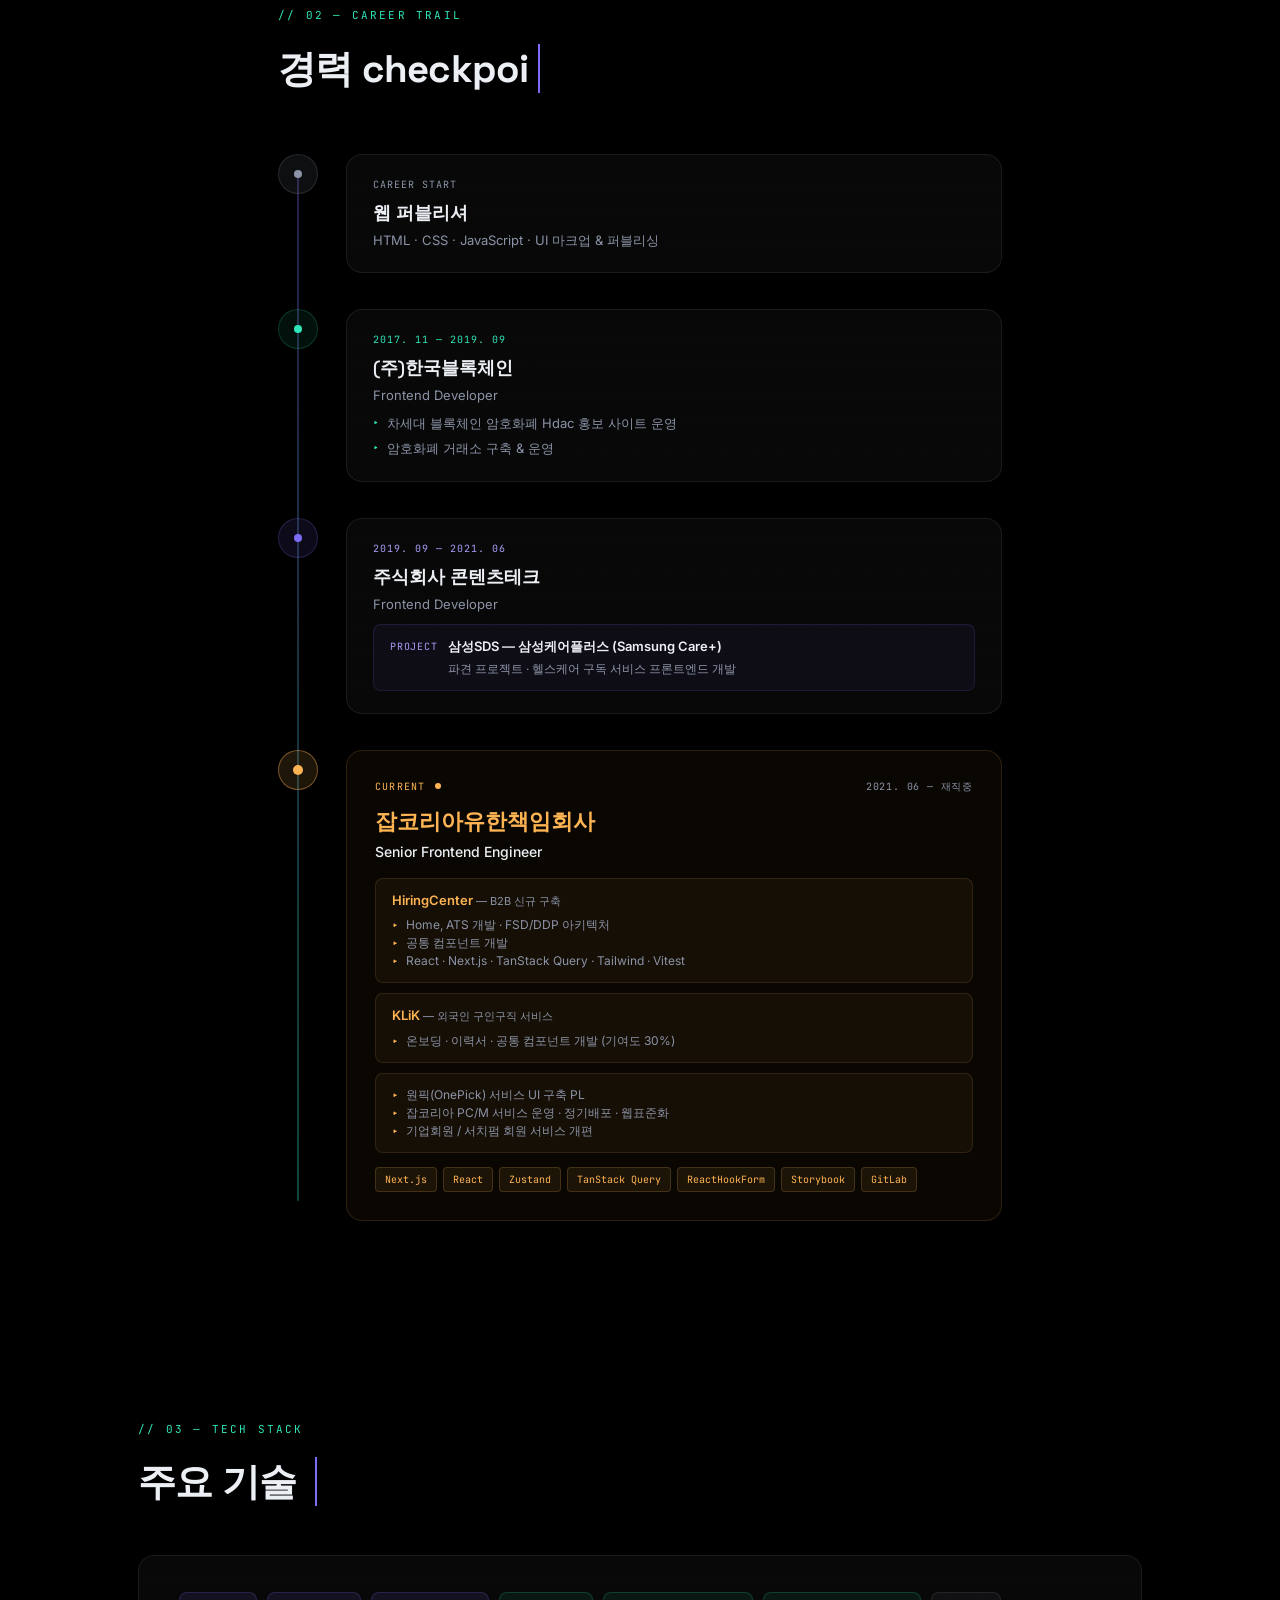
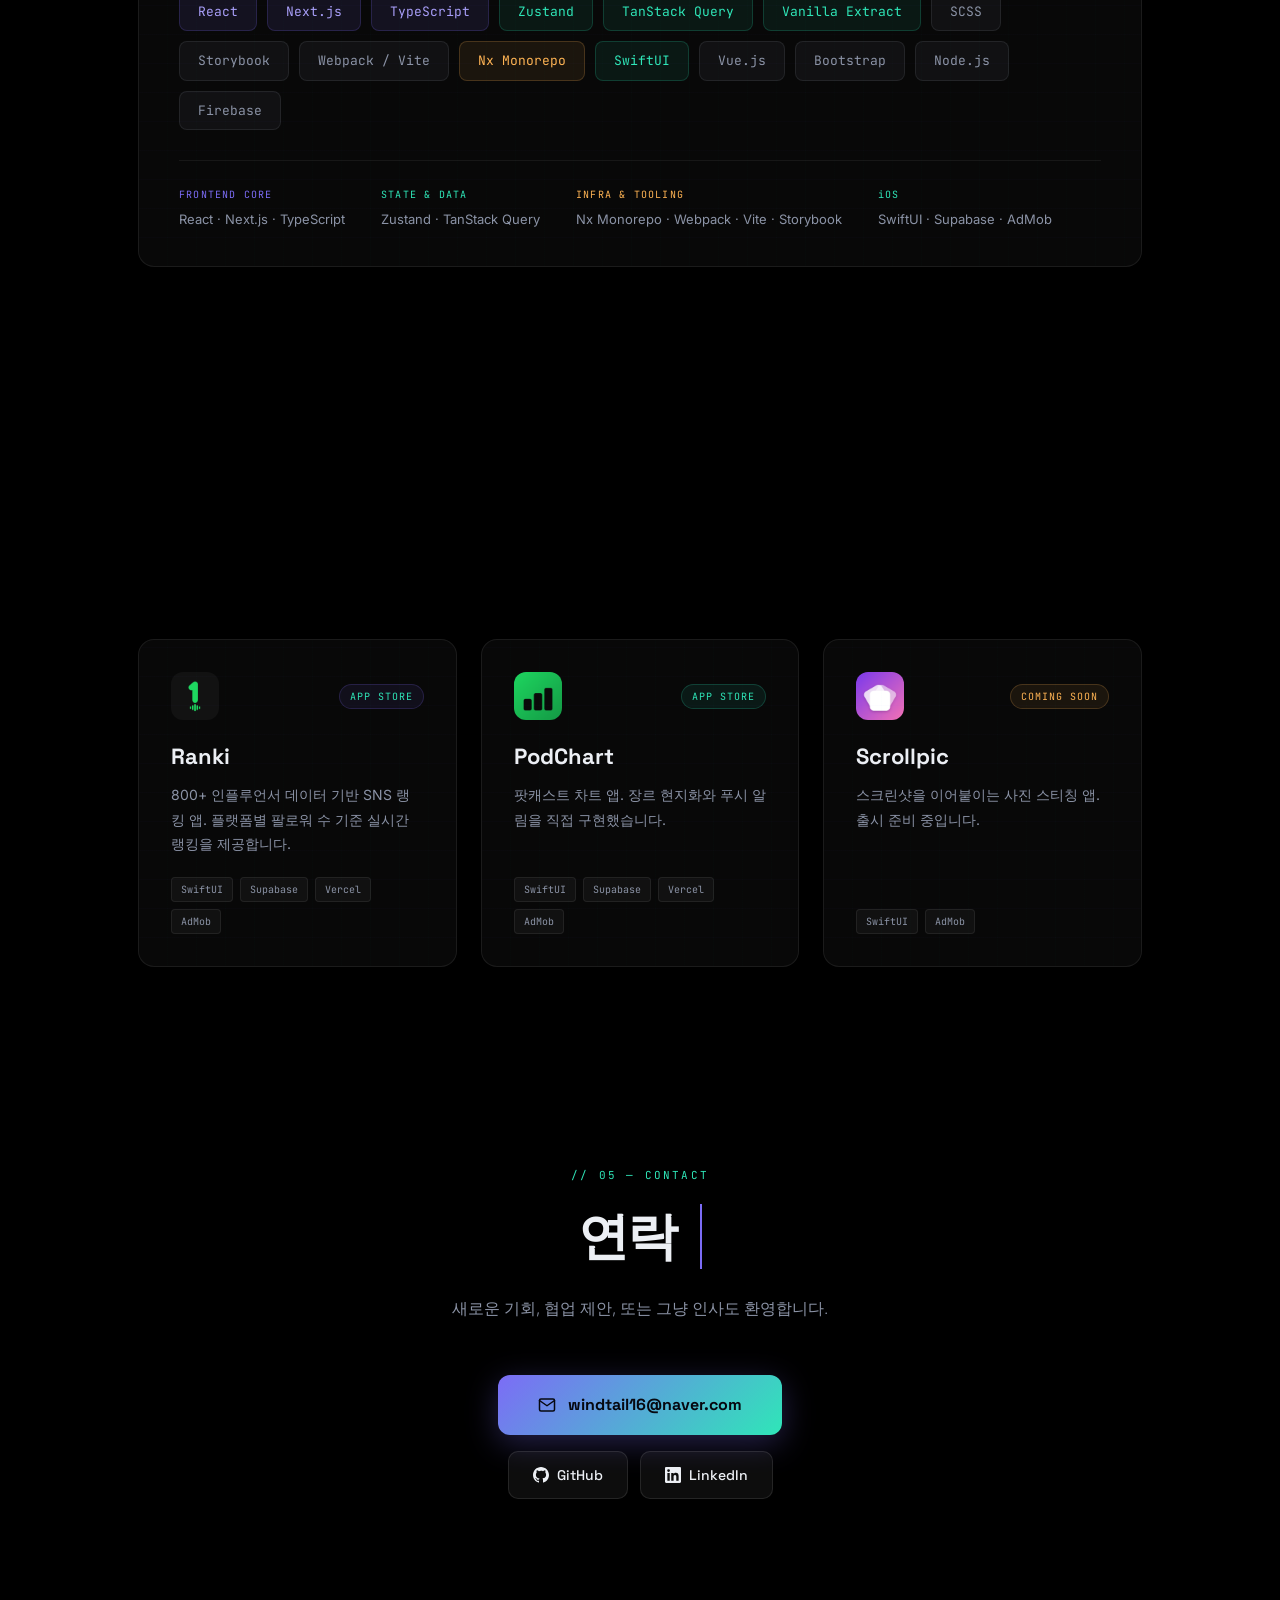
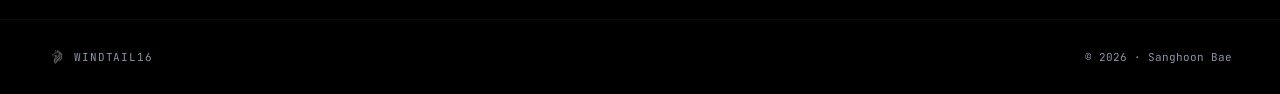
==== commit 6a5447bf: "modify: 앱 아이콘 업로드" ====
--- a/index.html
+++ b/index.html
@@ -7,8 +7,8 @@
     <link rel="preconnect" href="https://fonts.googleapis.com" />
     <link rel="preconnect" href="https://fonts.gstatic.com" crossorigin />
     <link href="https://fonts.googleapis.com/css2?family=Space+Grotesk:wght@300;400;500;600;700&family=Inter:wght@300;400;500;600&family=JetBrains+Mono:wght@400;500;600&display=swap" rel="stylesheet" />
-    <script type="module" crossorigin src="/assets/index-B-AGoxNn.js"></script>
-    <link rel="stylesheet" crossorigin href="/assets/index-C9Q2P-IW.css">
+    <script type="module" crossorigin src="/assets/index-B5qM-FPT.js"></script>
+    <link rel="stylesheet" crossorigin href="/assets/index-CuodXkn1.css">
   </head>
   <body>
     <div id="root"></div>
--- a/assets/index-CuodXkn1.css
+++ b/assets/index-CuodXkn1.css
@@ -0,0 +1 @@
+/*! tailwindcss v4.3.1 | MIT License | https://tailwindcss.com */@layer properties{@supports (((-webkit-hyphens:none)) and (not (margin-trim:inline))) or ((-moz-orient:inline) and (not (color:rgb(from red r g b)))){*,:before,:after,::backdrop{--tw-translate-x:0;--tw-translate-y:0;--tw-translate-z:0;--tw-rotate-x:initial;--tw-rotate-y:initial;--tw-rotate-z:initial;--tw-skew-x:initial;--tw-skew-y:initial;--tw-border-style:solid;--tw-leading:initial;--tw-font-weight:initial;--tw-tracking:initial;--tw-blur:initial;--tw-brightness:initial;--tw-contrast:initial;--tw-grayscale:initial;--tw-hue-rotate:initial;--tw-invert:initial;--tw-opacity:initial;--tw-saturate:initial;--tw-sepia:initial;--tw-drop-shadow:initial;--tw-drop-shadow-color:initial;--tw-drop-shadow-alpha:100%;--tw-drop-shadow-size:initial;--tw-backdrop-blur:initial;--tw-backdrop-brightness:initial;--tw-backdrop-contrast:initial;--tw-backdrop-grayscale:initial;--tw-backdrop-hue-rotate:initial;--tw-backdrop-invert:initial;--tw-backdrop-opacity:initial;--tw-backdrop-saturate:initial;--tw-backdrop-sepia:initial;--tw-duration:initial}}}@layer theme{:root,:host{--font-sans:"Inter", sans-serif;--font-mono:"JetBrains Mono", monospace;--color-white:#fff;--spacing:.25rem;--text-sm:.875rem;--text-sm--line-height:calc(1.25 / .875);--text-base:1rem;--text-base--line-height: 1.5 ;--text-lg:1.125rem;--text-lg--line-height:calc(1.75 / 1.125);--font-weight-light:300;--font-weight-normal:400;--font-weight-medium:500;--font-weight-semibold:600;--font-weight-bold:700;--radius-sm:.25rem;--radius-lg:.5rem;--radius-xl:.75rem;--radius-2xl:1rem;--blur-xl:24px;--default-transition-duration:.15s;--default-transition-timing-function:cubic-bezier(.4, 0, .2, 1);--default-font-family:var(--font-sans);--default-mono-font-family:var(--font-mono);--color-violet:#7c6cf6;--color-violet-muted:#a89ef8;--color-mint:#2fe6b8;--color-amber:#ffb454;--color-muted:#8b93a6;--color-light:#eceff4;--color-dark:#060810;--font-display:"Space Grotesk", sans-serif}}@layer base{*,:after,:before,::backdrop{box-sizing:border-box;border:0 solid;margin:0;padding:0}::file-selector-button{box-sizing:border-box;border:0 solid;margin:0;padding:0}html,:host{-webkit-text-size-adjust:100%;-moz-tab-size:4;tab-size:4;line-height:1.5;font-family:var(--default-font-family,ui-sans-serif, system-ui, sans-serif, "Apple Color Emoji", "Segoe UI Emoji", "Segoe UI Symbol", "Noto Color Emoji");font-feature-settings:var(--default-font-feature-settings,normal);font-variation-settings:var(--default-font-variation-settings,normal);-webkit-tap-highlight-color:transparent}hr{height:0;color:inherit;border-top-width:1px}abbr:where([title]){-webkit-text-decoration:underline dotted;text-decoration:underline dotted}h1,h2,h3,h4,h5,h6{font-size:inherit;font-weight:inherit}a{color:inherit;-webkit-text-decoration:inherit;text-decoration:inherit}b,strong{font-weight:bolder}code,kbd,samp,pre{font-family:var(--default-mono-font-family,ui-monospace, SFMono-Regular, Menlo, Monaco, Consolas, "Liberation Mono", "Courier New", monospace);font-feature-settings:var(--default-mono-font-feature-settings,normal);font-variation-settings:var(--default-mono-font-variation-settings,normal);font-size:1em}small{font-size:80%}sub,sup{vertical-align:baseline;font-size:75%;line-height:0;position:relative}sub{bottom:-.25em}sup{top:-.5em}table{text-indent:0;border-color:inherit;border-collapse:collapse}:-moz-focusring{outline:auto}progress{vertical-align:baseline}summary{display:list-item}ol,ul,menu{list-style:none}img,svg,video,canvas,audio,iframe,embed,object{vertical-align:middle;display:block}img,video{max-width:100%;height:auto}button,input,select,optgroup,textarea{font:inherit;font-feature-settings:inherit;font-variation-settings:inherit;letter-spacing:inherit;color:inherit;opacity:1;background-color:#0000;border-radius:0}::file-selector-button{font:inherit;font-feature-settings:inherit;font-variation-settings:inherit;letter-spacing:inherit;color:inherit;opacity:1;background-color:#0000;border-radius:0}:where(select:is([multiple],[size])) optgroup{font-weight:bolder}:where(select:is([multiple],[size])) optgroup option{padding-inline-start:20px}::file-selector-button{margin-inline-end:4px}::placeholder{opacity:1}@supports (not ((-webkit-appearance:-apple-pay-button))) or (contain-intrinsic-size:1px){::placeholder{color:currentColor}@supports (color:color-mix(in lab,red,red)){::placeholder{color:color-mix(in oklab,currentcolor 50%,transparent)}}}textarea{resize:vertical}::-webkit-search-decoration{-webkit-appearance:none}::-webkit-date-and-time-value{min-height:1lh;text-align:inherit}::-webkit-datetime-edit{display:inline-flex}::-webkit-datetime-edit-fields-wrapper{padding:0}::-webkit-datetime-edit{padding-block:0}::-webkit-datetime-edit-year-field{padding-block:0}::-webkit-datetime-edit-month-field{padding-block:0}::-webkit-datetime-edit-day-field{padding-block:0}::-webkit-datetime-edit-hour-field{padding-block:0}::-webkit-datetime-edit-minute-field{padding-block:0}::-webkit-datetime-edit-second-field{padding-block:0}::-webkit-datetime-edit-millisecond-field{padding-block:0}::-webkit-datetime-edit-meridiem-field{padding-block:0}::-webkit-calendar-picker-indicator{line-height:1}:-moz-ui-invalid{box-shadow:none}button,input:where([type=button],[type=reset],[type=submit]){-webkit-appearance:button;-moz-appearance:button;appearance:button}::file-selector-button{-webkit-appearance:button;-moz-appearance:button;appearance:button}::-webkit-inner-spin-button{height:auto}::-webkit-outer-spin-button{height:auto}[hidden]:where(:not([hidden=until-found])){display:none!important}html{scroll-behavior:smooth}body{color:#eceff4;background:#000;overflow-x:hidden}a{color:inherit;text-decoration:none}::selection{color:#eceff4;background:#7c6cf659}section,footer,nav{z-index:1;position:relative}}@layer components{.grad-text{-webkit-text-fill-color:transparent;background:linear-gradient(90deg,#7c6cf6,#2fe6b8);-webkit-background-clip:text;background-clip:text}.glass{-webkit-backdrop-filter:blur(20px);background:#ffffff08;border:1px solid #ffffff14;border-radius:16px;position:relative;overflow:hidden}.glass:before{content:"";pointer-events:none;border-radius:inherit;background-image:repeating-linear-gradient(0deg,#0000,#0000 28px,#7c6cf605 28px,#7c6cf605 29px),repeating-linear-gradient(90deg,#0000,#0000 28px,#2fe6b803 28px,#2fe6b803 29px);position:absolute;top:0;right:0;bottom:0;left:0}.tag-v{font-family:var(--font-mono);color:#a89ef8;cursor:default;background:#7c6cf61a;border:1px solid #7c6cf633;border-radius:8px;padding:9px 18px;font-size:13px;transition:all .2s;display:inline-block}.tag-v:hover{background:#7c6cf638;border-color:#7c6cf673}.tag-m{font-family:var(--font-mono);color:#2fe6b8;cursor:default;background:#2fe6b812;border:1px solid #2fe6b82e;border-radius:8px;padding:9px 18px;font-size:13px;transition:all .2s;display:inline-block}.tag-m:hover{background:#2fe6b829;border-color:#2fe6b866}.tag-g{font-family:var(--font-mono);color:#8b93a6;cursor:default;background:#8b93a612;border:1px solid #8b93a624;border-radius:8px;padding:9px 18px;font-size:13px;transition:background .2s;display:inline-block}.tag-g:hover{background:#8b93a626}.tag-a{font-family:var(--font-mono);color:#ffb454;cursor:default;background:#ffb45414;border:1px solid #ffb45433;border-radius:8px;padding:9px 18px;font-size:13px;transition:background .2s;display:inline-block}.tag-a:hover{background:#ffb4542e}.nav-link{color:#8b93a6;font-size:13px;transition:color .2s}.nav-link:hover{color:#eceff4}.proj-card{transition:transform .3s,border-color .3s,box-shadow .3s}.proj-card:hover{transform:translateY(-6px);box-shadow:0 20px 60px #7c6cf61f}.sec-label{font-family:var(--font-mono);letter-spacing:.2em;text-transform:uppercase;color:#2fe6b8;margin-bottom:16px;font-size:11px}}@layer utilities{.pointer-events-none{pointer-events:none}.absolute{position:absolute}.fixed{position:fixed}.relative{position:relative}.inset-0{top:0;right:0;bottom:0;left:0}.top-0{top:0}.top-5{top:calc(var(--spacing) * 5)}.right-0{right:0}.bottom-5{bottom:calc(var(--spacing) * 5)}.bottom-8{bottom:calc(var(--spacing) * 8)}.left-0{left:0}.left-1\/2{left:50%}.left-\[19px\]{left:19px}.z-\[1\]{z-index:1}.z-\[200\]{z-index:200}.z-\[300\]{z-index:300}.mx-auto{margin-inline:auto}.mt-2{margin-top:calc(var(--spacing) * 2)}.mt-2\.5{margin-top:calc(var(--spacing) * 2.5)}.mt-3\.5{margin-top:calc(var(--spacing) * 3.5)}.mt-6{margin-top:calc(var(--spacing) * 6)}.mt-auto{margin-top:auto}.-mr-2{margin-right:calc(var(--spacing) * -2)}.mb-1{margin-bottom:var(--spacing)}.mb-1\.5{margin-bottom:calc(var(--spacing) * 1.5)}.mb-2{margin-bottom:calc(var(--spacing) * 2)}.mb-2\.5{margin-bottom:calc(var(--spacing) * 2.5)}.mb-3{margin-bottom:calc(var(--spacing) * 3)}.mb-4{margin-bottom:calc(var(--spacing) * 4)}.mb-5{margin-bottom:calc(var(--spacing) * 5)}.mb-6{margin-bottom:calc(var(--spacing) * 6)}.mb-8{margin-bottom:calc(var(--spacing) * 8)}.mb-9{margin-bottom:calc(var(--spacing) * 9)}.mb-10{margin-bottom:calc(var(--spacing) * 10)}.mb-\[3px\]{margin-bottom:3px}.mb-\[7px\]{margin-bottom:7px}.mb-\[18px\]{margin-bottom:18px}.block{display:block}.flex{display:flex}.grid{display:grid}.hidden{display:none}.inline-flex{display:inline-flex}.h-0\.5{height:calc(var(--spacing) * .5)}.h-1\.5{height:calc(var(--spacing) * 1.5)}.h-2{height:calc(var(--spacing) * 2)}.h-9{height:calc(var(--spacing) * 9)}.h-10{height:calc(var(--spacing) * 10)}.h-12{height:calc(var(--spacing) * 12)}.h-14{height:calc(var(--spacing) * 14)}.h-\[10px\]{height:10px}.h-\[18px\]{height:18px}.h-\[26px\]{height:26px}.h-\[62px\]{height:62px}.h-px{height:1px}.min-h-screen{min-height:100vh}.w-0\.5{width:calc(var(--spacing) * .5)}.w-1\.5{width:calc(var(--spacing) * 1.5)}.w-2{width:calc(var(--spacing) * 2)}.w-3\.5{width:calc(var(--spacing) * 3.5)}.w-5{width:calc(var(--spacing) * 5)}.w-7{width:calc(var(--spacing) * 7)}.w-10{width:calc(var(--spacing) * 10)}.w-12{width:calc(var(--spacing) * 12)}.w-14{width:calc(var(--spacing) * 14)}.w-\[10px\]{width:10px}.w-\[18px\]{width:18px}.w-\[26px\]{width:26px}.w-full{width:100%}.w-px{width:1px}.max-w-\[480px\]{max-width:480px}.max-w-\[540px\]{max-width:540px}.max-w-\[820px\]{max-width:820px}.max-w-\[1100px\]{max-width:1100px}.min-w-0{min-width:0}.flex-1{flex:1}.shrink-0{flex-shrink:0}.-translate-x-1\/2{--tw-translate-x: -50% ;translate:var(--tw-translate-x) var(--tw-translate-y)}.transform{transform:var(--tw-rotate-x,) var(--tw-rotate-y,) var(--tw-rotate-z,) var(--tw-skew-x,) var(--tw-skew-y,)}.cursor-pointer{cursor:pointer}.grid-cols-1{grid-template-columns:repeat(1,minmax(0,1fr))}.grid-cols-2{grid-template-columns:repeat(2,minmax(0,1fr))}.grid-cols-3{grid-template-columns:repeat(3,minmax(0,1fr))}.flex-col{flex-direction:column}.flex-wrap{flex-wrap:wrap}.items-center{align-items:center}.items-start{align-items:flex-start}.justify-between{justify-content:space-between}.justify-center{justify-content:center}.gap-1\.5{gap:calc(var(--spacing) * 1.5)}.gap-2{gap:calc(var(--spacing) * 2)}.gap-2\.5{gap:calc(var(--spacing) * 2.5)}.gap-3{gap:calc(var(--spacing) * 3)}.gap-4{gap:calc(var(--spacing) * 4)}.gap-5{gap:calc(var(--spacing) * 5)}.gap-7{gap:calc(var(--spacing) * 7)}.gap-8{gap:calc(var(--spacing) * 8)}.gap-10{gap:calc(var(--spacing) * 10)}.gap-\[5px\]{gap:5px}.gap-\[7px\]{gap:7px}.overflow-hidden{overflow:hidden}.rounded-2xl{border-radius:var(--radius-2xl)}.rounded-\[4px\]{border-radius:4px}.rounded-\[5px\]{border-radius:5px}.rounded-\[10px\]{border-radius:10px}.rounded-full{border-radius:3.40282e38px}.rounded-lg{border-radius:var(--radius-lg)}.rounded-sm{border-radius:var(--radius-sm)}.rounded-xl{border-radius:var(--radius-xl)}.border{border-style:var(--tw-border-style);border-width:1px}.border-t{border-top-style:var(--tw-border-style);border-top-width:1px}.border-b{border-bottom-style:var(--tw-border-style);border-bottom-width:1px}.border-amber\/40{border-color:#ffb45466}@supports (color:color-mix(in lab,red,red)){.border-amber\/40{border-color:color-mix(in oklab,var(--color-amber) 40%,transparent)}}.border-amber\/\[0\.12\]{border-color:#ffb4541f}@supports (color:color-mix(in lab,red,red)){.border-amber\/\[0\.12\]{border-color:color-mix(in oklab,var(--color-amber) 12%,transparent)}}.border-amber\/\[0\.14\]{border-color:#ffb45424}@supports (color:color-mix(in lab,red,red)){.border-amber\/\[0\.14\]{border-color:color-mix(in oklab,var(--color-amber) 14%,transparent)}}.border-violet\/\[0\.15\]{border-color:#7c6cf626}@supports (color:color-mix(in lab,red,red)){.border-violet\/\[0\.15\]{border-color:color-mix(in oklab,var(--color-violet) 15%,transparent)}}.border-white\/5{border-color:#ffffff0d}@supports (color:color-mix(in lab,red,red)){.border-white\/5{border-color:color-mix(in oklab,var(--color-white) 5%,transparent)}}.border-white\/10{border-color:#ffffff1a}@supports (color:color-mix(in lab,red,red)){.border-white\/10{border-color:color-mix(in oklab,var(--color-white) 10%,transparent)}}.border-white\/\[0\.06\]{border-color:#ffffff0f}@supports (color:color-mix(in lab,red,red)){.border-white\/\[0\.06\]{border-color:color-mix(in oklab,var(--color-white) 6%,transparent)}}.bg-\[rgba\(6\,8\,16\,0\.75\)\]{background-color:#060810bf}.bg-amber{background-color:var(--color-amber)}.bg-amber\/\[0\.04\]{background-color:#ffb4540a}@supports (color:color-mix(in lab,red,red)){.bg-amber\/\[0\.04\]{background-color:color-mix(in oklab,var(--color-amber) 4%,transparent)}}.bg-amber\/\[0\.05\]{background-color:#ffb4540d}@supports (color:color-mix(in lab,red,red)){.bg-amber\/\[0\.05\]{background-color:color-mix(in oklab,var(--color-amber) 5%,transparent)}}.bg-amber\/\[0\.12\]{background-color:#ffb4541f}@supports (color:color-mix(in lab,red,red)){.bg-amber\/\[0\.12\]{background-color:color-mix(in oklab,var(--color-amber) 12%,transparent)}}.bg-light{background-color:var(--color-light)}.bg-muted\/40{background-color:#8b93a666}@supports (color:color-mix(in lab,red,red)){.bg-muted\/40{background-color:color-mix(in oklab,var(--color-muted) 40%,transparent)}}.bg-violet\/\[0\.06\]{background-color:#7c6cf60f}@supports (color:color-mix(in lab,red,red)){.bg-violet\/\[0\.06\]{background-color:color-mix(in oklab,var(--color-violet) 6%,transparent)}}.bg-white\/5{background-color:#ffffff0d}@supports (color:color-mix(in lab,red,red)){.bg-white\/5{background-color:color-mix(in oklab,var(--color-white) 5%,transparent)}}.object-contain{object-fit:contain}.object-cover{object-fit:cover}.p-2{padding:calc(var(--spacing) * 2)}.p-3{padding:calc(var(--spacing) * 3)}.p-5{padding:calc(var(--spacing) * 5)}.p-8{padding:calc(var(--spacing) * 8)}.px-2{padding-inline:calc(var(--spacing) * 2)}.px-2\.5{padding-inline:calc(var(--spacing) * 2.5)}.px-4{padding-inline:calc(var(--spacing) * 4)}.px-6{padding-inline:calc(var(--spacing) * 6)}.px-7{padding-inline:calc(var(--spacing) * 7)}.px-\[9px\]{padding-inline:9px}.px-\[18px\]{padding-inline:18px}.py-1{padding-block:var(--spacing)}.py-3{padding-block:calc(var(--spacing) * 3)}.py-3\.5{padding-block:calc(var(--spacing) * 3.5)}.py-4{padding-block:calc(var(--spacing) * 4)}.py-5{padding-block:calc(var(--spacing) * 5)}.py-6{padding-block:calc(var(--spacing) * 6)}.py-16{padding-block:calc(var(--spacing) * 16)}.py-\[7px\]{padding-block:7px}.pt-0\.5{padding-top:calc(var(--spacing) * .5)}.pt-5{padding-top:calc(var(--spacing) * 5)}.pt-16{padding-top:calc(var(--spacing) * 16)}.pt-\[100px\]{padding-top:100px}.pb-7{padding-bottom:calc(var(--spacing) * 7)}.pb-10{padding-bottom:calc(var(--spacing) * 10)}.pb-16{padding-bottom:calc(var(--spacing) * 16)}.pb-20{padding-bottom:calc(var(--spacing) * 20)}.text-center{text-align:center}.align-middle{vertical-align:middle}.font-display{font-family:var(--font-display)}.font-mono{font-family:var(--font-mono)}.text-base{font-size:var(--text-base);line-height:var(--tw-leading,var(--text-base--line-height))}.text-lg{font-size:var(--text-lg);line-height:var(--tw-leading,var(--text-lg--line-height))}.text-sm{font-size:var(--text-sm);line-height:var(--tw-leading,var(--text-sm--line-height))}.text-\[0\.5em\]{font-size:.5em}.text-\[9px\]{font-size:9px}.text-\[10px\]{font-size:10px}.text-\[11px\]{font-size:11px}.text-\[12px\]{font-size:12px}.text-\[13px\]{font-size:13px}.text-\[15px\]{font-size:15px}.text-\[22px\]{font-size:22px}.text-\[28px\]{font-size:28px}.leading-\[1\.2\]{--tw-leading:1.2;line-height:1.2}.leading-\[1\.8\]{--tw-leading:1.8;line-height:1.8}.leading-\[1\.13\]{--tw-leading:1.13;line-height:1.13}.leading-\[1\.75\]{--tw-leading:1.75;line-height:1.75}.leading-\[1\.85\]{--tw-leading:1.85;line-height:1.85}.leading-\[1\.88\]{--tw-leading:1.88;line-height:1.88}.leading-none{--tw-leading:1;line-height:1}.font-bold{--tw-font-weight:var(--font-weight-bold);font-weight:var(--font-weight-bold)}.font-light{--tw-font-weight:var(--font-weight-light);font-weight:var(--font-weight-light)}.font-medium{--tw-font-weight:var(--font-weight-medium);font-weight:var(--font-weight-medium)}.font-normal{--tw-font-weight:var(--font-weight-normal);font-weight:var(--font-weight-normal)}.font-semibold{--tw-font-weight:var(--font-weight-semibold);font-weight:var(--font-weight-semibold)}.tracking-\[-0\.02em\]{--tw-tracking:-.02em;letter-spacing:-.02em}.tracking-\[-0\.025em\]{--tw-tracking:-.025em;letter-spacing:-.025em}.tracking-\[0\.1em\]{--tw-tracking:.1em;letter-spacing:.1em}.tracking-\[0\.05em\]{--tw-tracking:.05em;letter-spacing:.05em}.tracking-\[0\.08em\]{--tw-tracking:.08em;letter-spacing:.08em}.tracking-\[0\.12em\]{--tw-tracking:.12em;letter-spacing:.12em}.tracking-\[0\.15em\]{--tw-tracking:.15em;letter-spacing:.15em}.tracking-\[0\.18em\]{--tw-tracking:.18em;letter-spacing:.18em}.whitespace-nowrap{white-space:nowrap}.text-amber{color:var(--color-amber)}.text-dark{color:var(--color-dark)}.text-light{color:var(--color-light)}.text-light\/80{color:#eceff4cc}@supports (color:color-mix(in lab,red,red)){.text-light\/80{color:color-mix(in oklab,var(--color-light) 80%,transparent)}}.text-mint{color:var(--color-mint)}.text-muted{color:var(--color-muted)}.text-violet-muted{color:var(--color-violet-muted)}.uppercase{text-transform:uppercase}.opacity-30{opacity:.3}.opacity-40{opacity:.4}.filter{filter:var(--tw-blur,) var(--tw-brightness,) var(--tw-contrast,) var(--tw-grayscale,) var(--tw-hue-rotate,) var(--tw-invert,) var(--tw-saturate,) var(--tw-sepia,) var(--tw-drop-shadow,)}.backdrop-blur-xl{--tw-backdrop-blur:blur(var(--blur-xl));-webkit-backdrop-filter:var(--tw-backdrop-blur,) var(--tw-backdrop-brightness,) var(--tw-backdrop-contrast,) var(--tw-backdrop-grayscale,) var(--tw-backdrop-hue-rotate,) var(--tw-backdrop-invert,) var(--tw-backdrop-opacity,) var(--tw-backdrop-saturate,) var(--tw-backdrop-sepia,);backdrop-filter:var(--tw-backdrop-blur,) var(--tw-backdrop-brightness,) var(--tw-backdrop-contrast,) var(--tw-backdrop-grayscale,) var(--tw-backdrop-hue-rotate,) var(--tw-backdrop-invert,) var(--tw-backdrop-opacity,) var(--tw-backdrop-saturate,) var(--tw-backdrop-sepia,)}.transition-all{transition-property:all;transition-timing-function:var(--tw-ease,var(--default-transition-timing-function));transition-duration:var(--tw-duration,var(--default-transition-duration))}.transition-colors{transition-property:color,background-color,border-color,outline-color,text-decoration-color,fill,stroke,--tw-gradient-from,--tw-gradient-via,--tw-gradient-to;transition-timing-function:var(--tw-ease,var(--default-transition-timing-function));transition-duration:var(--tw-duration,var(--default-transition-duration))}.duration-200{--tw-duration:.2s;transition-duration:.2s}.duration-300{--tw-duration:.3s;transition-duration:.3s}@media (hover:hover){.hover\:bg-white\/10:hover{background-color:#ffffff1a}@supports (color:color-mix(in lab,red,red)){.hover\:bg-white\/10:hover{background-color:color-mix(in oklab,var(--color-white) 10%,transparent)}}.hover\:text-light:hover{color:var(--color-light)}}@media (min-width:40rem){.sm\:block{display:block}.sm\:inline-block{display:inline-block}.sm\:w-auto{width:auto}.sm\:grid-cols-2{grid-template-columns:repeat(2,minmax(0,1fr))}.sm\:flex-row{flex-direction:row}}@media (min-width:48rem){.md\:bottom-\[34px\]{bottom:34px}.md\:mt-\[9px\]{margin-top:9px}.md\:mt-\[30px\]{margin-top:30px}.md\:mb-3\.5{margin-bottom:calc(var(--spacing) * 3.5)}.md\:mb-4{margin-bottom:calc(var(--spacing) * 4)}.md\:mb-6{margin-bottom:calc(var(--spacing) * 6)}.md\:mb-7{margin-bottom:calc(var(--spacing) * 7)}.md\:mb-11{margin-bottom:calc(var(--spacing) * 11)}.md\:mb-12{margin-bottom:calc(var(--spacing) * 12)}.md\:mb-14{margin-bottom:calc(var(--spacing) * 14)}.md\:mb-\[26px\]{margin-bottom:26px}.md\:mb-\[52px\]{margin-bottom:52px}.md\:flex{display:flex}.md\:hidden{display:none}.md\:h-\[68px\]{height:68px}.md\:w-\[68px\]{width:68px}.md\:grid-cols-2{grid-template-columns:repeat(2,minmax(0,1fr))}.md\:flex-row{flex-direction:row}.md\:gap-2\.5{gap:calc(var(--spacing) * 2.5)}.md\:gap-6{gap:calc(var(--spacing) * 6)}.md\:gap-7{gap:calc(var(--spacing) * 7)}.md\:gap-9{gap:calc(var(--spacing) * 9)}.md\:gap-14{gap:calc(var(--spacing) * 14)}.md\:gap-\[14px\]{gap:14px}.md\:p-7{padding:calc(var(--spacing) * 7)}.md\:p-9{padding:calc(var(--spacing) * 9)}.md\:px-3\.5{padding-inline:calc(var(--spacing) * 3.5)}.md\:px-8{padding-inline:calc(var(--spacing) * 8)}.md\:px-10{padding-inline:calc(var(--spacing) * 10)}.md\:px-12{padding-inline:calc(var(--spacing) * 12)}.md\:px-\[26px\]{padding-inline:26px}.md\:py-6{padding-block:calc(var(--spacing) * 6)}.md\:py-7{padding-block:calc(var(--spacing) * 7)}.md\:py-\[13px\]{padding-block:13px}.md\:py-\[15px\]{padding-block:15px}.md\:py-\[18px\]{padding-block:18px}.md\:py-\[22px\]{padding-block:22px}.md\:py-\[100px\]{padding-block:100px}.md\:pt-\[26px\]{padding-top:26px}.md\:pt-\[100px\]{padding-top:100px}.md\:pt-\[120px\]{padding-top:120px}.md\:pb-9{padding-bottom:calc(var(--spacing) * 9)}.md\:pb-20{padding-bottom:calc(var(--spacing) * 20)}.md\:pb-\[120px\]{padding-bottom:120px}.md\:text-base{font-size:var(--text-base);line-height:var(--tw-leading,var(--text-base--line-height))}.md\:text-lg{font-size:var(--text-lg);line-height:var(--tw-leading,var(--text-lg--line-height))}.md\:text-\[10px\]{font-size:10px}.md\:text-\[11px\]{font-size:11px}.md\:text-\[22px\]{font-size:22px}.md\:text-\[34px\]{font-size:34px}.md\:tracking-\[0\.22em\]{--tw-tracking:.22em;letter-spacing:.22em}}@media (min-width:64rem){.lg\:grid-cols-3{grid-template-columns:repeat(3,minmax(0,1fr))}}.animate-fade-up{animation:.9s both fadeUp}.animate-fade-in{animation:1s .2s both fadeIn}.animate-float{animation:4s ease-in-out infinite float}.animate-pulse-amber{animation:2.5s infinite pulse-amber}}#fog-bg{z-index:0;will-change:transform;background:#000;position:fixed;top:-4%;right:-4%;bottom:-4%;left:-4%;overflow:hidden}.fog-blob{filter:blur(72px);will-change:transform;pointer-events:none;border-radius:50%;position:absolute}@keyframes fadeUp{0%{opacity:0;transform:translateY(24px)}to{opacity:1;transform:translateY(0)}}@keyframes fadeIn{0%{opacity:0}to{opacity:1}}@keyframes pulse-amber{0%,to{box-shadow:0 0 #ffb45480}50%{box-shadow:0 0 0 10px #ffb45400}}@keyframes float{0%,to{transform:translateY(0)}50%{transform:translateY(-8px)}}@keyframes cursorBlink{0%,to{opacity:1}50%{opacity:0}}@keyframes fogDrift1{0%{transform:translate(0)scale(1)}25%{transform:translate(9vw,6vh)scale(1.06)}50%{transform:translate(5vw,12vh)scale(.96)}75%{transform:translate(-6vw,7vh)scale(1.04)}to{transform:translate(0)scale(1)}}@keyframes fogDrift2{0%{transform:translate(0)scale(1)}25%{transform:translate(-11vw,-5vh)scale(1.08)}50%{transform:translate(-8vw,9vh)scale(.94)}75%{transform:translate(4vw,5vh)scale(1.06)}to{transform:translate(0)scale(1)}}@keyframes fogDrift3{0%{transform:translate(0)scale(1)}25%{transform:translate(7vw,-9vh)scale(1.1)}50%{transform:translate(12vw,-3vh)scale(.96)}75%{transform:translate(4vw,7vh)scale(1.08)}to{transform:translate(0)scale(1)}}@keyframes fogDrift4{0%{transform:translate(0)scale(1)}25%{transform:translate(-7vw,8vh)scale(.92)}50%{transform:translate(-12vw,3vh)scale(1.1)}75%{transform:translate(-5vw,-6vh)scale(.96)}to{transform:translate(0)scale(1)}}@keyframes fogDrift5{0%{transform:translate(0)scale(1)}25%{transform:translate(6vw,10vh)scale(1.08)}50%{transform:translate(-4vw,8vh)scale(1.04)}75%{transform:translate(-9vw,2vh)scale(.94)}to{transform:translate(0)scale(1)}}@keyframes fogDrift6{0%{transform:translate(0)scale(1)}25%{transform:translate(-6vw,-10vh)scale(1.12)}50%{transform:translate(5vw,-8vh)scale(.92)}75%{transform:translate(8vw,-3vh)scale(1.06)}to{transform:translate(0)scale(1)}}@property --tw-translate-x{syntax:"*";inherits:false;initial-value:0}@property --tw-translate-y{syntax:"*";inherits:false;initial-value:0}@property --tw-translate-z{syntax:"*";inherits:false;initial-value:0}@property --tw-rotate-x{syntax:"*";inherits:false}@property --tw-rotate-y{syntax:"*";inherits:false}@property --tw-rotate-z{syntax:"*";inherits:false}@property --tw-skew-x{syntax:"*";inherits:false}@property --tw-skew-y{syntax:"*";inherits:false}@property --tw-border-style{syntax:"*";inherits:false;initial-value:solid}@property --tw-leading{syntax:"*";inherits:false}@property --tw-font-weight{syntax:"*";inherits:false}@property --tw-tracking{syntax:"*";inherits:false}@property --tw-blur{syntax:"*";inherits:false}@property --tw-brightness{syntax:"*";inherits:false}@property --tw-contrast{syntax:"*";inherits:false}@property --tw-grayscale{syntax:"*";inherits:false}@property --tw-hue-rotate{syntax:"*";inherits:false}@property --tw-invert{syntax:"*";inherits:false}@property --tw-opacity{syntax:"*";inherits:false}@property --tw-saturate{syntax:"*";inherits:false}@property --tw-sepia{syntax:"*";inherits:false}@property --tw-drop-shadow{syntax:"*";inherits:false}@property --tw-drop-shadow-color{syntax:"*";inherits:false}@property --tw-drop-shadow-alpha{syntax:"<percentage>";inherits:false;initial-value:100%}@property --tw-drop-shadow-size{syntax:"*";inherits:false}@property --tw-backdrop-blur{syntax:"*";inherits:false}@property --tw-backdrop-brightness{syntax:"*";inherits:false}@property --tw-backdrop-contrast{syntax:"*";inherits:false}@property --tw-backdrop-grayscale{syntax:"*";inherits:false}@property --tw-backdrop-hue-rotate{syntax:"*";inherits:false}@property --tw-backdrop-invert{syntax:"*";inherits:false}@property --tw-backdrop-opacity{syntax:"*";inherits:false}@property --tw-backdrop-saturate{syntax:"*";inherits:false}@property --tw-backdrop-sepia{syntax:"*";inherits:false}@property --tw-duration{syntax:"*";inherits:false}
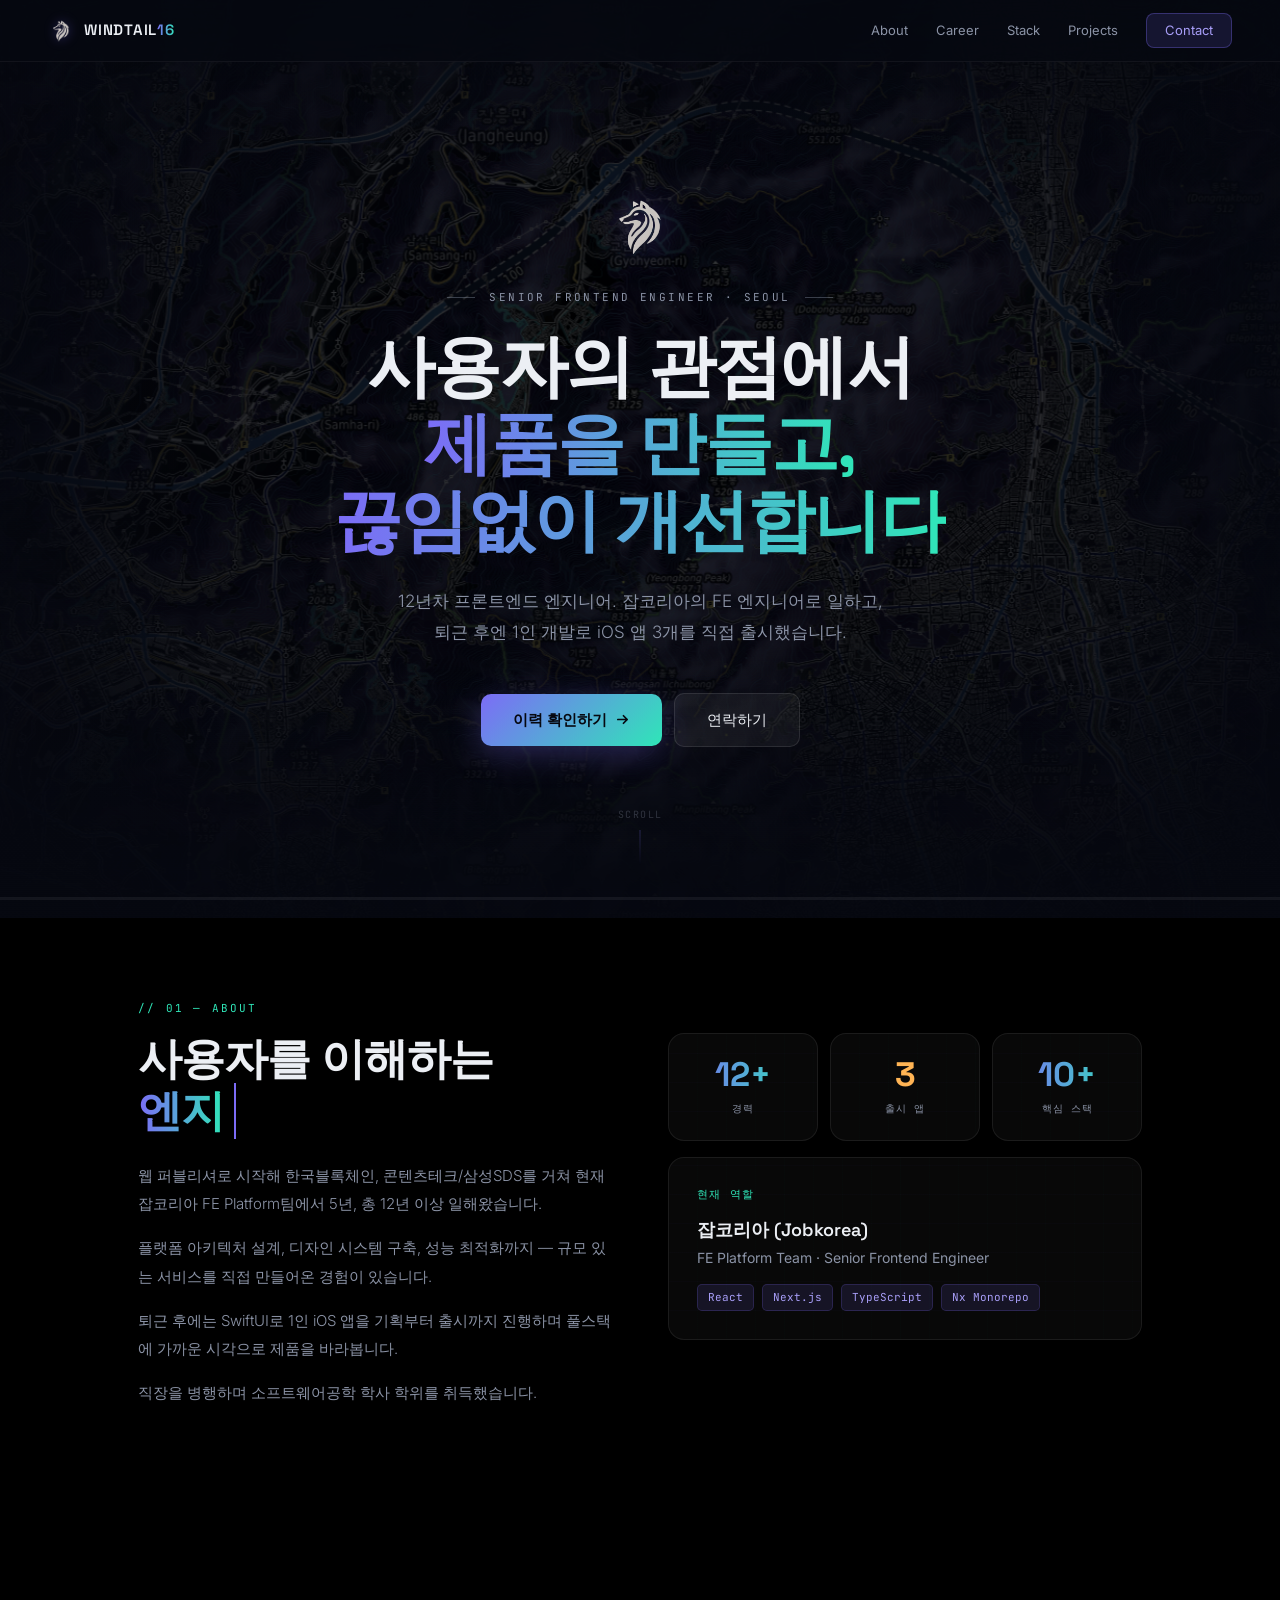
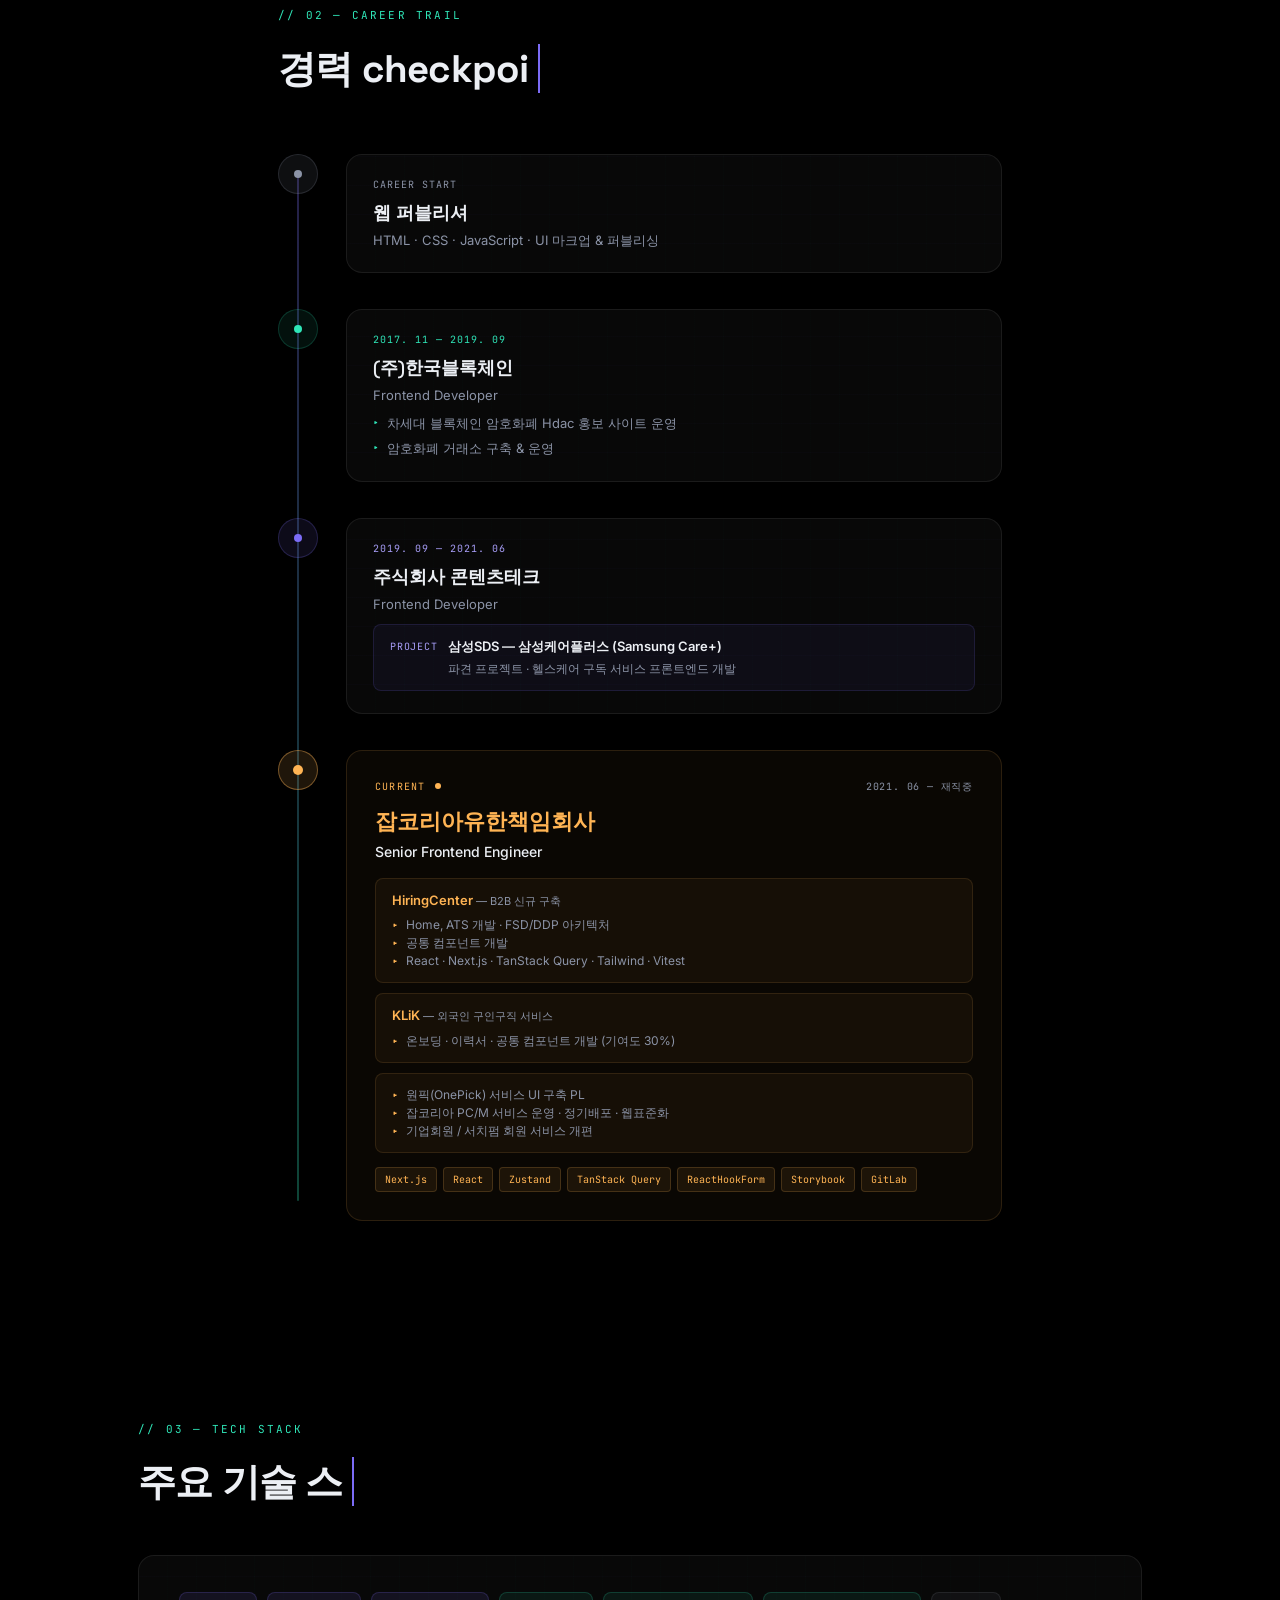
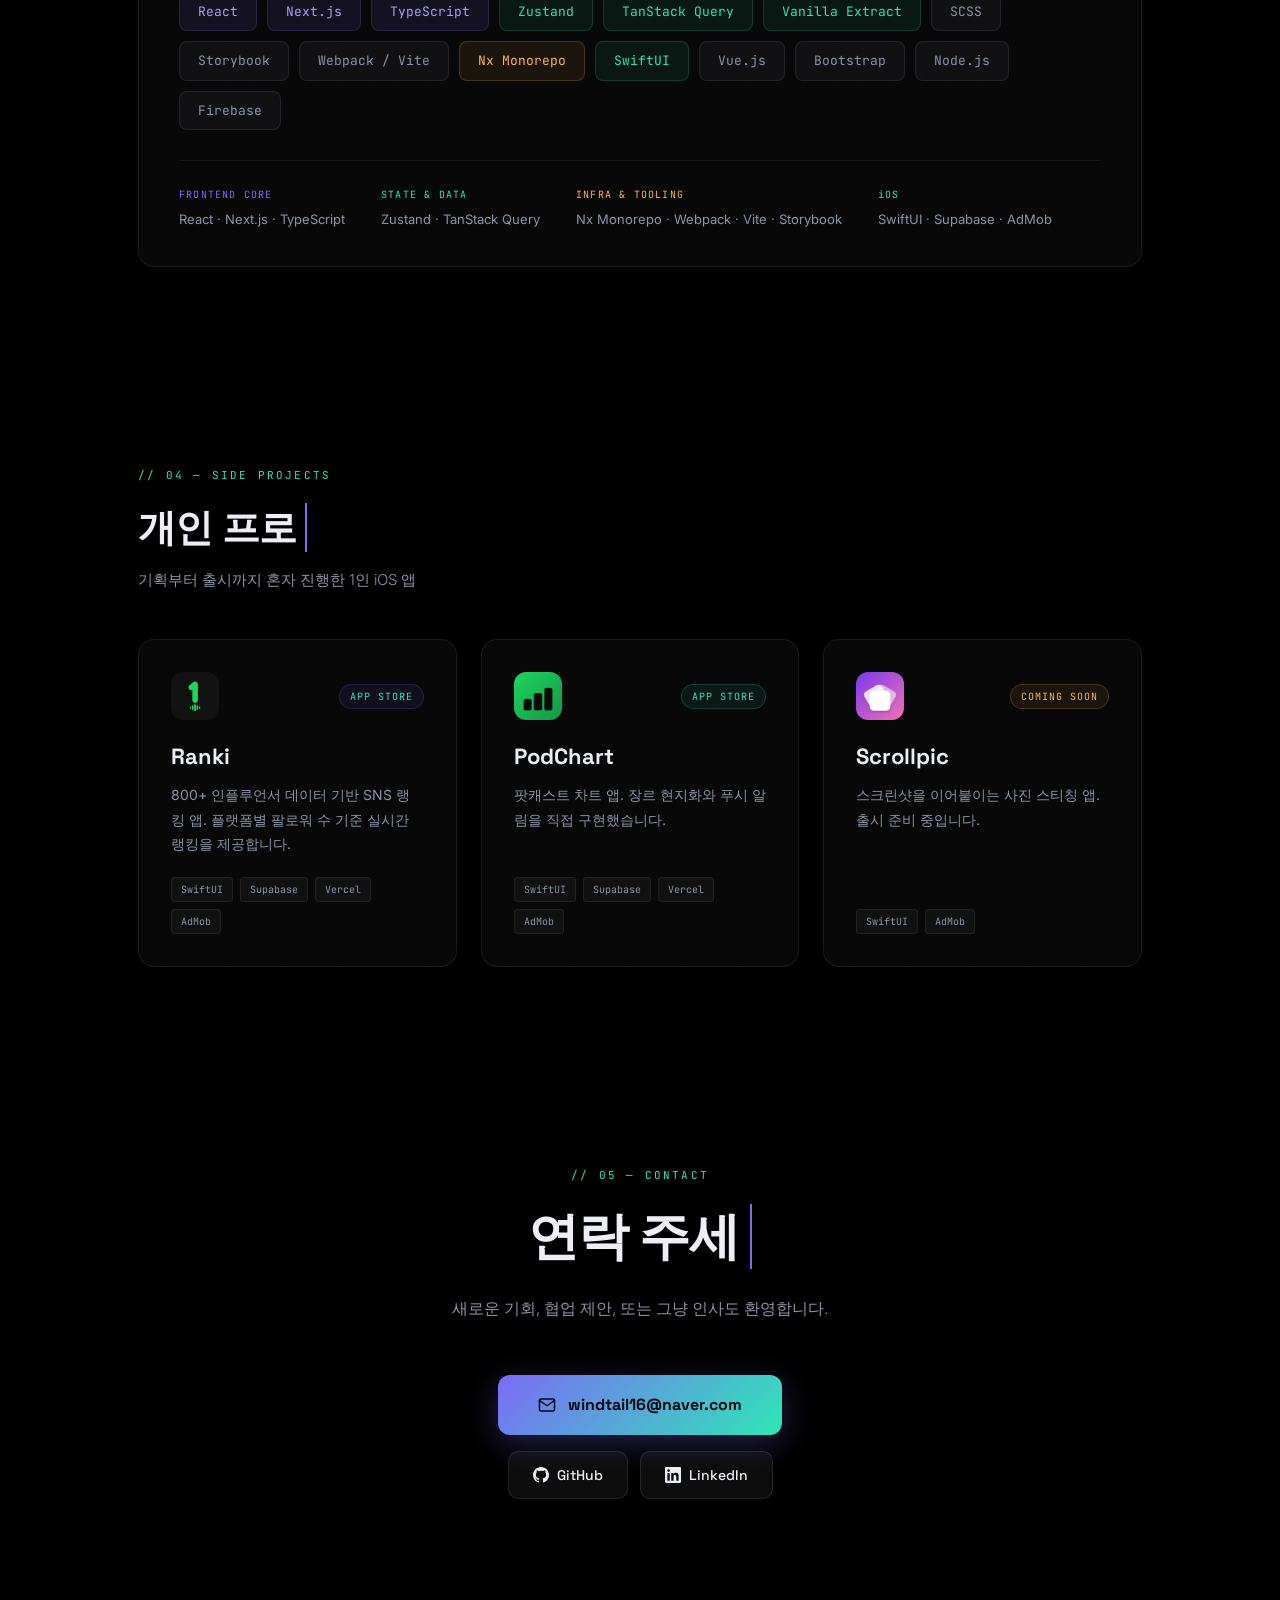
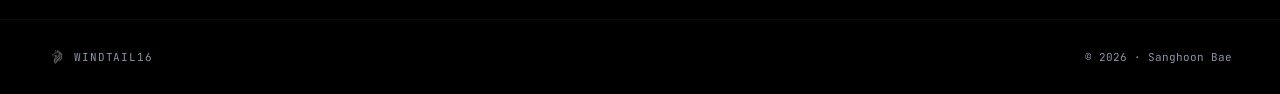
==== commit 4acbd5ec: "modify: topo map 배경 교체" ====
--- a/index.html
+++ b/index.html
@@ -7,8 +7,8 @@
     <link rel="preconnect" href="https://fonts.googleapis.com" />
     <link rel="preconnect" href="https://fonts.gstatic.com" crossorigin />
     <link href="https://fonts.googleapis.com/css2?family=Space+Grotesk:wght@300;400;500;600;700&family=Inter:wght@300;400;500;600&family=JetBrains+Mono:wght@400;500;600&display=swap" rel="stylesheet" />
-    <script type="module" crossorigin src="/assets/index-B5qM-FPT.js"></script>
-    <link rel="stylesheet" crossorigin href="/assets/index-CuodXkn1.css">
+    <script type="module" crossorigin src="/assets/index-C4iNKEnj.js"></script>
+    <link rel="stylesheet" crossorigin href="/assets/index-Dai0JBH4.css">
   </head>
   <body>
     <div id="root"></div>
--- a/assets/index-Dai0JBH4.css
+++ b/assets/index-Dai0JBH4.css
@@ -0,0 +1 @@
+/*! tailwindcss v4.3.1 | MIT License | https://tailwindcss.com */@layer properties{@supports (((-webkit-hyphens:none)) and (not (margin-trim:inline))) or ((-moz-orient:inline) and (not (color:rgb(from red r g b)))){*,:before,:after,::backdrop{--tw-translate-x:0;--tw-translate-y:0;--tw-translate-z:0;--tw-rotate-x:initial;--tw-rotate-y:initial;--tw-rotate-z:initial;--tw-skew-x:initial;--tw-skew-y:initial;--tw-border-style:solid;--tw-leading:initial;--tw-font-weight:initial;--tw-tracking:initial;--tw-blur:initial;--tw-brightness:initial;--tw-contrast:initial;--tw-grayscale:initial;--tw-hue-rotate:initial;--tw-invert:initial;--tw-opacity:initial;--tw-saturate:initial;--tw-sepia:initial;--tw-drop-shadow:initial;--tw-drop-shadow-color:initial;--tw-drop-shadow-alpha:100%;--tw-drop-shadow-size:initial;--tw-backdrop-blur:initial;--tw-backdrop-brightness:initial;--tw-backdrop-contrast:initial;--tw-backdrop-grayscale:initial;--tw-backdrop-hue-rotate:initial;--tw-backdrop-invert:initial;--tw-backdrop-opacity:initial;--tw-backdrop-saturate:initial;--tw-backdrop-sepia:initial;--tw-duration:initial}}}@layer theme{:root,:host{--font-sans:"Inter", sans-serif;--font-mono:"JetBrains Mono", monospace;--color-white:#fff;--spacing:.25rem;--text-sm:.875rem;--text-sm--line-height:calc(1.25 / .875);--text-base:1rem;--text-base--line-height: 1.5 ;--text-lg:1.125rem;--text-lg--line-height:calc(1.75 / 1.125);--font-weight-light:300;--font-weight-normal:400;--font-weight-medium:500;--font-weight-semibold:600;--font-weight-bold:700;--radius-sm:.25rem;--radius-lg:.5rem;--radius-xl:.75rem;--radius-2xl:1rem;--blur-xl:24px;--default-transition-duration:.15s;--default-transition-timing-function:cubic-bezier(.4, 0, .2, 1);--default-font-family:var(--font-sans);--default-mono-font-family:var(--font-mono);--color-violet:#7c6cf6;--color-violet-muted:#a89ef8;--color-mint:#2fe6b8;--color-amber:#ffb454;--color-muted:#8b93a6;--color-light:#eceff4;--color-dark:#060810;--font-display:"Space Grotesk", sans-serif}}@layer base{*,:after,:before,::backdrop{box-sizing:border-box;border:0 solid;margin:0;padding:0}::file-selector-button{box-sizing:border-box;border:0 solid;margin:0;padding:0}html,:host{-webkit-text-size-adjust:100%;-moz-tab-size:4;tab-size:4;line-height:1.5;font-family:var(--default-font-family,ui-sans-serif, system-ui, sans-serif, "Apple Color Emoji", "Segoe UI Emoji", "Segoe UI Symbol", "Noto Color Emoji");font-feature-settings:var(--default-font-feature-settings,normal);font-variation-settings:var(--default-font-variation-settings,normal);-webkit-tap-highlight-color:transparent}hr{height:0;color:inherit;border-top-width:1px}abbr:where([title]){-webkit-text-decoration:underline dotted;text-decoration:underline dotted}h1,h2,h3,h4,h5,h6{font-size:inherit;font-weight:inherit}a{color:inherit;-webkit-text-decoration:inherit;text-decoration:inherit}b,strong{font-weight:bolder}code,kbd,samp,pre{font-family:var(--default-mono-font-family,ui-monospace, SFMono-Regular, Menlo, Monaco, Consolas, "Liberation Mono", "Courier New", monospace);font-feature-settings:var(--default-mono-font-feature-settings,normal);font-variation-settings:var(--default-mono-font-variation-settings,normal);font-size:1em}small{font-size:80%}sub,sup{vertical-align:baseline;font-size:75%;line-height:0;position:relative}sub{bottom:-.25em}sup{top:-.5em}table{text-indent:0;border-color:inherit;border-collapse:collapse}:-moz-focusring{outline:auto}progress{vertical-align:baseline}summary{display:list-item}ol,ul,menu{list-style:none}img,svg,video,canvas,audio,iframe,embed,object{vertical-align:middle;display:block}img,video{max-width:100%;height:auto}button,input,select,optgroup,textarea{font:inherit;font-feature-settings:inherit;font-variation-settings:inherit;letter-spacing:inherit;color:inherit;opacity:1;background-color:#0000;border-radius:0}::file-selector-button{font:inherit;font-feature-settings:inherit;font-variation-settings:inherit;letter-spacing:inherit;color:inherit;opacity:1;background-color:#0000;border-radius:0}:where(select:is([multiple],[size])) optgroup{font-weight:bolder}:where(select:is([multiple],[size])) optgroup option{padding-inline-start:20px}::file-selector-button{margin-inline-end:4px}::placeholder{opacity:1}@supports (not ((-webkit-appearance:-apple-pay-button))) or (contain-intrinsic-size:1px){::placeholder{color:currentColor}@supports (color:color-mix(in lab,red,red)){::placeholder{color:color-mix(in oklab,currentcolor 50%,transparent)}}}textarea{resize:vertical}::-webkit-search-decoration{-webkit-appearance:none}::-webkit-date-and-time-value{min-height:1lh;text-align:inherit}::-webkit-datetime-edit{display:inline-flex}::-webkit-datetime-edit-fields-wrapper{padding:0}::-webkit-datetime-edit{padding-block:0}::-webkit-datetime-edit-year-field{padding-block:0}::-webkit-datetime-edit-month-field{padding-block:0}::-webkit-datetime-edit-day-field{padding-block:0}::-webkit-datetime-edit-hour-field{padding-block:0}::-webkit-datetime-edit-minute-field{padding-block:0}::-webkit-datetime-edit-second-field{padding-block:0}::-webkit-datetime-edit-millisecond-field{padding-block:0}::-webkit-datetime-edit-meridiem-field{padding-block:0}::-webkit-calendar-picker-indicator{line-height:1}:-moz-ui-invalid{box-shadow:none}button,input:where([type=button],[type=reset],[type=submit]){-webkit-appearance:button;-moz-appearance:button;appearance:button}::file-selector-button{-webkit-appearance:button;-moz-appearance:button;appearance:button}::-webkit-inner-spin-button{height:auto}::-webkit-outer-spin-button{height:auto}[hidden]:where(:not([hidden=until-found])){display:none!important}html{scroll-behavior:smooth}body{color:#eceff4;background:#000;overflow-x:hidden}a{color:inherit;text-decoration:none}::selection{color:#eceff4;background:#7c6cf659}section,footer,nav{z-index:1;position:relative}}@layer components{.grad-text{-webkit-text-fill-color:transparent;background:linear-gradient(90deg,#7c6cf6,#2fe6b8);-webkit-background-clip:text;background-clip:text}.glass{-webkit-backdrop-filter:blur(20px);background:#ffffff08;border:1px solid #ffffff14;border-radius:16px;position:relative;overflow:hidden}.glass:before{content:"";pointer-events:none;border-radius:inherit;background-image:repeating-linear-gradient(0deg,#0000,#0000 28px,#7c6cf605 28px,#7c6cf605 29px),repeating-linear-gradient(90deg,#0000,#0000 28px,#2fe6b803 28px,#2fe6b803 29px);position:absolute;top:0;right:0;bottom:0;left:0}.tag-v{font-family:var(--font-mono);color:#a89ef8;cursor:default;background:#7c6cf61a;border:1px solid #7c6cf633;border-radius:8px;padding:9px 18px;font-size:13px;transition:all .2s;display:inline-block}.tag-v:hover{background:#7c6cf638;border-color:#7c6cf673}.tag-m{font-family:var(--font-mono);color:#2fe6b8;cursor:default;background:#2fe6b812;border:1px solid #2fe6b82e;border-radius:8px;padding:9px 18px;font-size:13px;transition:all .2s;display:inline-block}.tag-m:hover{background:#2fe6b829;border-color:#2fe6b866}.tag-g{font-family:var(--font-mono);color:#8b93a6;cursor:default;background:#8b93a612;border:1px solid #8b93a624;border-radius:8px;padding:9px 18px;font-size:13px;transition:background .2s;display:inline-block}.tag-g:hover{background:#8b93a626}.tag-a{font-family:var(--font-mono);color:#ffb454;cursor:default;background:#ffb45414;border:1px solid #ffb45433;border-radius:8px;padding:9px 18px;font-size:13px;transition:background .2s;display:inline-block}.tag-a:hover{background:#ffb4542e}.nav-link{color:#8b93a6;font-size:13px;transition:color .2s}.nav-link:hover{color:#eceff4}.proj-card{transition:transform .3s,border-color .3s,box-shadow .3s}.proj-card:hover{transform:translateY(-6px);box-shadow:0 20px 60px #7c6cf61f}.sec-label{font-family:var(--font-mono);letter-spacing:.2em;text-transform:uppercase;color:#2fe6b8;margin-bottom:16px;font-size:11px}}@layer utilities{.pointer-events-none{pointer-events:none}.absolute{position:absolute}.fixed{position:fixed}.relative{position:relative}.inset-0{top:0;right:0;bottom:0;left:0}.top-0{top:0}.top-5{top:calc(var(--spacing) * 5)}.right-0{right:0}.bottom-0{bottom:0}.bottom-5{bottom:calc(var(--spacing) * 5)}.bottom-8{bottom:calc(var(--spacing) * 8)}.left-0{left:0}.left-1\/2{left:50%}.left-\[19px\]{left:19px}.z-0{z-index:0}.z-\[1\]{z-index:1}.z-\[200\]{z-index:200}.z-\[300\]{z-index:300}.z-\[500\]{z-index:500}.mx-auto{margin-inline:auto}.mt-2{margin-top:calc(var(--spacing) * 2)}.mt-2\.5{margin-top:calc(var(--spacing) * 2.5)}.mt-3\.5{margin-top:calc(var(--spacing) * 3.5)}.mt-6{margin-top:calc(var(--spacing) * 6)}.mt-auto{margin-top:auto}.-mr-2{margin-right:calc(var(--spacing) * -2)}.mb-1{margin-bottom:var(--spacing)}.mb-1\.5{margin-bottom:calc(var(--spacing) * 1.5)}.mb-2{margin-bottom:calc(var(--spacing) * 2)}.mb-2\.5{margin-bottom:calc(var(--spacing) * 2.5)}.mb-3{margin-bottom:calc(var(--spacing) * 3)}.mb-4{margin-bottom:calc(var(--spacing) * 4)}.mb-5{margin-bottom:calc(var(--spacing) * 5)}.mb-6{margin-bottom:calc(var(--spacing) * 6)}.mb-8{margin-bottom:calc(var(--spacing) * 8)}.mb-9{margin-bottom:calc(var(--spacing) * 9)}.mb-10{margin-bottom:calc(var(--spacing) * 10)}.mb-\[3px\]{margin-bottom:3px}.mb-\[7px\]{margin-bottom:7px}.mb-\[18px\]{margin-bottom:18px}.block{display:block}.flex{display:flex}.grid{display:grid}.hidden{display:none}.inline-flex{display:inline-flex}.h-0\.5{height:calc(var(--spacing) * .5)}.h-1\.5{height:calc(var(--spacing) * 1.5)}.h-2{height:calc(var(--spacing) * 2)}.h-9{height:calc(var(--spacing) * 9)}.h-10{height:calc(var(--spacing) * 10)}.h-12{height:calc(var(--spacing) * 12)}.h-14{height:calc(var(--spacing) * 14)}.h-\[3px\]{height:3px}.h-\[10px\]{height:10px}.h-\[18px\]{height:18px}.h-\[26px\]{height:26px}.h-\[62px\]{height:62px}.h-full{height:100%}.h-px{height:1px}.min-h-screen{min-height:100vh}.w-0\.5{width:calc(var(--spacing) * .5)}.w-1\.5{width:calc(var(--spacing) * 1.5)}.w-2{width:calc(var(--spacing) * 2)}.w-3\.5{width:calc(var(--spacing) * 3.5)}.w-5{width:calc(var(--spacing) * 5)}.w-7{width:calc(var(--spacing) * 7)}.w-10{width:calc(var(--spacing) * 10)}.w-12{width:calc(var(--spacing) * 12)}.w-14{width:calc(var(--spacing) * 14)}.w-\[10px\]{width:10px}.w-\[18px\]{width:18px}.w-\[26px\]{width:26px}.w-full{width:100%}.w-px{width:1px}.max-w-\[480px\]{max-width:480px}.max-w-\[540px\]{max-width:540px}.max-w-\[820px\]{max-width:820px}.max-w-\[1100px\]{max-width:1100px}.min-w-0{min-width:0}.flex-1{flex:1}.shrink-0{flex-shrink:0}.-translate-x-1\/2{--tw-translate-x: -50% ;translate:var(--tw-translate-x) var(--tw-translate-y)}.transform{transform:var(--tw-rotate-x,) var(--tw-rotate-y,) var(--tw-rotate-z,) var(--tw-skew-x,) var(--tw-skew-y,)}.cursor-pointer{cursor:pointer}.grid-cols-1{grid-template-columns:repeat(1,minmax(0,1fr))}.grid-cols-2{grid-template-columns:repeat(2,minmax(0,1fr))}.grid-cols-3{grid-template-columns:repeat(3,minmax(0,1fr))}.flex-col{flex-direction:column}.flex-wrap{flex-wrap:wrap}.items-center{align-items:center}.items-start{align-items:flex-start}.justify-between{justify-content:space-between}.justify-center{justify-content:center}.gap-1\.5{gap:calc(var(--spacing) * 1.5)}.gap-2{gap:calc(var(--spacing) * 2)}.gap-2\.5{gap:calc(var(--spacing) * 2.5)}.gap-3{gap:calc(var(--spacing) * 3)}.gap-4{gap:calc(var(--spacing) * 4)}.gap-5{gap:calc(var(--spacing) * 5)}.gap-7{gap:calc(var(--spacing) * 7)}.gap-8{gap:calc(var(--spacing) * 8)}.gap-10{gap:calc(var(--spacing) * 10)}.gap-\[5px\]{gap:5px}.gap-\[7px\]{gap:7px}.overflow-hidden{overflow:hidden}.rounded-2xl{border-radius:var(--radius-2xl)}.rounded-\[4px\]{border-radius:4px}.rounded-\[5px\]{border-radius:5px}.rounded-\[10px\]{border-radius:10px}.rounded-full{border-radius:3.40282e38px}.rounded-lg{border-radius:var(--radius-lg)}.rounded-sm{border-radius:var(--radius-sm)}.rounded-xl{border-radius:var(--radius-xl)}.border{border-style:var(--tw-border-style);border-width:1px}.border-t{border-top-style:var(--tw-border-style);border-top-width:1px}.border-b{border-bottom-style:var(--tw-border-style);border-bottom-width:1px}.border-amber\/40{border-color:#ffb45466}@supports (color:color-mix(in lab,red,red)){.border-amber\/40{border-color:color-mix(in oklab,var(--color-amber) 40%,transparent)}}.border-amber\/\[0\.12\]{border-color:#ffb4541f}@supports (color:color-mix(in lab,red,red)){.border-amber\/\[0\.12\]{border-color:color-mix(in oklab,var(--color-amber) 12%,transparent)}}.border-amber\/\[0\.14\]{border-color:#ffb45424}@supports (color:color-mix(in lab,red,red)){.border-amber\/\[0\.14\]{border-color:color-mix(in oklab,var(--color-amber) 14%,transparent)}}.border-violet\/\[0\.15\]{border-color:#7c6cf626}@supports (color:color-mix(in lab,red,red)){.border-violet\/\[0\.15\]{border-color:color-mix(in oklab,var(--color-violet) 15%,transparent)}}.border-white\/5{border-color:#ffffff0d}@supports (color:color-mix(in lab,red,red)){.border-white\/5{border-color:color-mix(in oklab,var(--color-white) 5%,transparent)}}.border-white\/10{border-color:#ffffff1a}@supports (color:color-mix(in lab,red,red)){.border-white\/10{border-color:color-mix(in oklab,var(--color-white) 10%,transparent)}}.border-white\/\[0\.06\]{border-color:#ffffff0f}@supports (color:color-mix(in lab,red,red)){.border-white\/\[0\.06\]{border-color:color-mix(in oklab,var(--color-white) 6%,transparent)}}.bg-\[rgba\(6\,8\,16\,0\.75\)\]{background-color:#060810bf}.bg-amber{background-color:var(--color-amber)}.bg-amber\/\[0\.04\]{background-color:#ffb4540a}@supports (color:color-mix(in lab,red,red)){.bg-amber\/\[0\.04\]{background-color:color-mix(in oklab,var(--color-amber) 4%,transparent)}}.bg-amber\/\[0\.05\]{background-color:#ffb4540d}@supports (color:color-mix(in lab,red,red)){.bg-amber\/\[0\.05\]{background-color:color-mix(in oklab,var(--color-amber) 5%,transparent)}}.bg-amber\/\[0\.12\]{background-color:#ffb4541f}@supports (color:color-mix(in lab,red,red)){.bg-amber\/\[0\.12\]{background-color:color-mix(in oklab,var(--color-amber) 12%,transparent)}}.bg-light{background-color:var(--color-light)}.bg-muted\/40{background-color:#8b93a666}@supports (color:color-mix(in lab,red,red)){.bg-muted\/40{background-color:color-mix(in oklab,var(--color-muted) 40%,transparent)}}.bg-violet\/\[0\.06\]{background-color:#7c6cf60f}@supports (color:color-mix(in lab,red,red)){.bg-violet\/\[0\.06\]{background-color:color-mix(in oklab,var(--color-violet) 6%,transparent)}}.bg-white\/5{background-color:#ffffff0d}@supports (color:color-mix(in lab,red,red)){.bg-white\/5{background-color:color-mix(in oklab,var(--color-white) 5%,transparent)}}.object-contain{object-fit:contain}.object-cover{object-fit:cover}.p-2{padding:calc(var(--spacing) * 2)}.p-3{padding:calc(var(--spacing) * 3)}.p-5{padding:calc(var(--spacing) * 5)}.p-8{padding:calc(var(--spacing) * 8)}.px-2{padding-inline:calc(var(--spacing) * 2)}.px-2\.5{padding-inline:calc(var(--spacing) * 2.5)}.px-4{padding-inline:calc(var(--spacing) * 4)}.px-6{padding-inline:calc(var(--spacing) * 6)}.px-7{padding-inline:calc(var(--spacing) * 7)}.px-\[9px\]{padding-inline:9px}.px-\[18px\]{padding-inline:18px}.py-1{padding-block:var(--spacing)}.py-3{padding-block:calc(var(--spacing) * 3)}.py-3\.5{padding-block:calc(var(--spacing) * 3.5)}.py-4{padding-block:calc(var(--spacing) * 4)}.py-5{padding-block:calc(var(--spacing) * 5)}.py-6{padding-block:calc(var(--spacing) * 6)}.py-16{padding-block:calc(var(--spacing) * 16)}.py-\[7px\]{padding-block:7px}.pt-0\.5{padding-top:calc(var(--spacing) * .5)}.pt-5{padding-top:calc(var(--spacing) * 5)}.pt-16{padding-top:calc(var(--spacing) * 16)}.pt-\[100px\]{padding-top:100px}.pb-7{padding-bottom:calc(var(--spacing) * 7)}.pb-10{padding-bottom:calc(var(--spacing) * 10)}.pb-16{padding-bottom:calc(var(--spacing) * 16)}.pb-20{padding-bottom:calc(var(--spacing) * 20)}.text-center{text-align:center}.align-middle{vertical-align:middle}.font-display{font-family:var(--font-display)}.font-mono{font-family:var(--font-mono)}.text-base{font-size:var(--text-base);line-height:var(--tw-leading,var(--text-base--line-height))}.text-lg{font-size:var(--text-lg);line-height:var(--tw-leading,var(--text-lg--line-height))}.text-sm{font-size:var(--text-sm);line-height:var(--tw-leading,var(--text-sm--line-height))}.text-\[0\.5em\]{font-size:.5em}.text-\[9px\]{font-size:9px}.text-\[10px\]{font-size:10px}.text-\[11px\]{font-size:11px}.text-\[12px\]{font-size:12px}.text-\[13px\]{font-size:13px}.text-\[15px\]{font-size:15px}.text-\[22px\]{font-size:22px}.text-\[28px\]{font-size:28px}.leading-\[1\.2\]{--tw-leading:1.2;line-height:1.2}.leading-\[1\.8\]{--tw-leading:1.8;line-height:1.8}.leading-\[1\.13\]{--tw-leading:1.13;line-height:1.13}.leading-\[1\.75\]{--tw-leading:1.75;line-height:1.75}.leading-\[1\.85\]{--tw-leading:1.85;line-height:1.85}.leading-\[1\.88\]{--tw-leading:1.88;line-height:1.88}.leading-none{--tw-leading:1;line-height:1}.font-bold{--tw-font-weight:var(--font-weight-bold);font-weight:var(--font-weight-bold)}.font-light{--tw-font-weight:var(--font-weight-light);font-weight:var(--font-weight-light)}.font-medium{--tw-font-weight:var(--font-weight-medium);font-weight:var(--font-weight-medium)}.font-normal{--tw-font-weight:var(--font-weight-normal);font-weight:var(--font-weight-normal)}.font-semibold{--tw-font-weight:var(--font-weight-semibold);font-weight:var(--font-weight-semibold)}.tracking-\[-0\.02em\]{--tw-tracking:-.02em;letter-spacing:-.02em}.tracking-\[-0\.025em\]{--tw-tracking:-.025em;letter-spacing:-.025em}.tracking-\[0\.1em\]{--tw-tracking:.1em;letter-spacing:.1em}.tracking-\[0\.05em\]{--tw-tracking:.05em;letter-spacing:.05em}.tracking-\[0\.08em\]{--tw-tracking:.08em;letter-spacing:.08em}.tracking-\[0\.12em\]{--tw-tracking:.12em;letter-spacing:.12em}.tracking-\[0\.15em\]{--tw-tracking:.15em;letter-spacing:.15em}.tracking-\[0\.18em\]{--tw-tracking:.18em;letter-spacing:.18em}.whitespace-nowrap{white-space:nowrap}.text-amber{color:var(--color-amber)}.text-dark{color:var(--color-dark)}.text-light{color:var(--color-light)}.text-light\/80{color:#eceff4cc}@supports (color:color-mix(in lab,red,red)){.text-light\/80{color:color-mix(in oklab,var(--color-light) 80%,transparent)}}.text-mint{color:var(--color-mint)}.text-muted{color:var(--color-muted)}.text-violet-muted{color:var(--color-violet-muted)}.uppercase{text-transform:uppercase}.opacity-30{opacity:.3}.opacity-40{opacity:.4}.filter{filter:var(--tw-blur,) var(--tw-brightness,) var(--tw-contrast,) var(--tw-grayscale,) var(--tw-hue-rotate,) var(--tw-invert,) var(--tw-saturate,) var(--tw-sepia,) var(--tw-drop-shadow,)}.backdrop-blur-xl{--tw-backdrop-blur:blur(var(--blur-xl));-webkit-backdrop-filter:var(--tw-backdrop-blur,) var(--tw-backdrop-brightness,) var(--tw-backdrop-contrast,) var(--tw-backdrop-grayscale,) var(--tw-backdrop-hue-rotate,) var(--tw-backdrop-invert,) var(--tw-backdrop-opacity,) var(--tw-backdrop-saturate,) var(--tw-backdrop-sepia,);backdrop-filter:var(--tw-backdrop-blur,) var(--tw-backdrop-brightness,) var(--tw-backdrop-contrast,) var(--tw-backdrop-grayscale,) var(--tw-backdrop-hue-rotate,) var(--tw-backdrop-invert,) var(--tw-backdrop-opacity,) var(--tw-backdrop-saturate,) var(--tw-backdrop-sepia,)}.transition-all{transition-property:all;transition-timing-function:var(--tw-ease,var(--default-transition-timing-function));transition-duration:var(--tw-duration,var(--default-transition-duration))}.transition-colors{transition-property:color,background-color,border-color,outline-color,text-decoration-color,fill,stroke,--tw-gradient-from,--tw-gradient-via,--tw-gradient-to;transition-timing-function:var(--tw-ease,var(--default-transition-timing-function));transition-duration:var(--tw-duration,var(--default-transition-duration))}.transition-none{transition-property:none}.duration-200{--tw-duration:.2s;transition-duration:.2s}.duration-300{--tw-duration:.3s;transition-duration:.3s}@media (hover:hover){.hover\:bg-white\/10:hover{background-color:#ffffff1a}@supports (color:color-mix(in lab,red,red)){.hover\:bg-white\/10:hover{background-color:color-mix(in oklab,var(--color-white) 10%,transparent)}}.hover\:text-light:hover{color:var(--color-light)}}@media (min-width:40rem){.sm\:block{display:block}.sm\:inline-block{display:inline-block}.sm\:w-auto{width:auto}.sm\:grid-cols-2{grid-template-columns:repeat(2,minmax(0,1fr))}.sm\:flex-row{flex-direction:row}}@media (min-width:48rem){.md\:bottom-\[34px\]{bottom:34px}.md\:mt-\[9px\]{margin-top:9px}.md\:mt-\[30px\]{margin-top:30px}.md\:mb-3\.5{margin-bottom:calc(var(--spacing) * 3.5)}.md\:mb-4{margin-bottom:calc(var(--spacing) * 4)}.md\:mb-6{margin-bottom:calc(var(--spacing) * 6)}.md\:mb-7{margin-bottom:calc(var(--spacing) * 7)}.md\:mb-11{margin-bottom:calc(var(--spacing) * 11)}.md\:mb-12{margin-bottom:calc(var(--spacing) * 12)}.md\:mb-14{margin-bottom:calc(var(--spacing) * 14)}.md\:mb-\[26px\]{margin-bottom:26px}.md\:mb-\[52px\]{margin-bottom:52px}.md\:flex{display:flex}.md\:hidden{display:none}.md\:h-\[68px\]{height:68px}.md\:w-\[68px\]{width:68px}.md\:grid-cols-2{grid-template-columns:repeat(2,minmax(0,1fr))}.md\:flex-row{flex-direction:row}.md\:gap-2\.5{gap:calc(var(--spacing) * 2.5)}.md\:gap-6{gap:calc(var(--spacing) * 6)}.md\:gap-7{gap:calc(var(--spacing) * 7)}.md\:gap-9{gap:calc(var(--spacing) * 9)}.md\:gap-14{gap:calc(var(--spacing) * 14)}.md\:gap-\[14px\]{gap:14px}.md\:p-7{padding:calc(var(--spacing) * 7)}.md\:p-9{padding:calc(var(--spacing) * 9)}.md\:px-3\.5{padding-inline:calc(var(--spacing) * 3.5)}.md\:px-8{padding-inline:calc(var(--spacing) * 8)}.md\:px-10{padding-inline:calc(var(--spacing) * 10)}.md\:px-12{padding-inline:calc(var(--spacing) * 12)}.md\:px-\[26px\]{padding-inline:26px}.md\:py-6{padding-block:calc(var(--spacing) * 6)}.md\:py-7{padding-block:calc(var(--spacing) * 7)}.md\:py-\[13px\]{padding-block:13px}.md\:py-\[15px\]{padding-block:15px}.md\:py-\[18px\]{padding-block:18px}.md\:py-\[22px\]{padding-block:22px}.md\:py-\[100px\]{padding-block:100px}.md\:pt-\[26px\]{padding-top:26px}.md\:pt-\[100px\]{padding-top:100px}.md\:pt-\[120px\]{padding-top:120px}.md\:pb-9{padding-bottom:calc(var(--spacing) * 9)}.md\:pb-20{padding-bottom:calc(var(--spacing) * 20)}.md\:pb-\[120px\]{padding-bottom:120px}.md\:text-base{font-size:var(--text-base);line-height:var(--tw-leading,var(--text-base--line-height))}.md\:text-lg{font-size:var(--text-lg);line-height:var(--tw-leading,var(--text-lg--line-height))}.md\:text-\[10px\]{font-size:10px}.md\:text-\[11px\]{font-size:11px}.md\:text-\[22px\]{font-size:22px}.md\:text-\[34px\]{font-size:34px}.md\:tracking-\[0\.22em\]{--tw-tracking:.22em;letter-spacing:.22em}}@media (min-width:64rem){.lg\:grid-cols-3{grid-template-columns:repeat(3,minmax(0,1fr))}}.animate-fade-up{animation:.9s both fadeUp}.animate-fade-in{animation:1s .2s both fadeIn}.animate-float{animation:4s ease-in-out infinite float}.animate-pulse-amber{animation:2.5s infinite pulse-amber}}@keyframes fadeUp{0%{opacity:0;transform:translateY(24px)}to{opacity:1;transform:translateY(0)}}@keyframes fadeIn{0%{opacity:0}to{opacity:1}}@keyframes pulse-amber{0%,to{box-shadow:0 0 #ffb45480}50%{box-shadow:0 0 0 10px #ffb45400}}@keyframes float{0%,to{transform:translateY(0)}50%{transform:translateY(-8px)}}@keyframes cursorBlink{0%,to{opacity:1}50%{opacity:0}}@property --tw-translate-x{syntax:"*";inherits:false;initial-value:0}@property --tw-translate-y{syntax:"*";inherits:false;initial-value:0}@property --tw-translate-z{syntax:"*";inherits:false;initial-value:0}@property --tw-rotate-x{syntax:"*";inherits:false}@property --tw-rotate-y{syntax:"*";inherits:false}@property --tw-rotate-z{syntax:"*";inherits:false}@property --tw-skew-x{syntax:"*";inherits:false}@property --tw-skew-y{syntax:"*";inherits:false}@property --tw-border-style{syntax:"*";inherits:false;initial-value:solid}@property --tw-leading{syntax:"*";inherits:false}@property --tw-font-weight{syntax:"*";inherits:false}@property --tw-tracking{syntax:"*";inherits:false}@property --tw-blur{syntax:"*";inherits:false}@property --tw-brightness{syntax:"*";inherits:false}@property --tw-contrast{syntax:"*";inherits:false}@property --tw-grayscale{syntax:"*";inherits:false}@property --tw-hue-rotate{syntax:"*";inherits:false}@property --tw-invert{syntax:"*";inherits:false}@property --tw-opacity{syntax:"*";inherits:false}@property --tw-saturate{syntax:"*";inherits:false}@property --tw-sepia{syntax:"*";inherits:false}@property --tw-drop-shadow{syntax:"*";inherits:false}@property --tw-drop-shadow-color{syntax:"*";inherits:false}@property --tw-drop-shadow-alpha{syntax:"<percentage>";inherits:false;initial-value:100%}@property --tw-drop-shadow-size{syntax:"*";inherits:false}@property --tw-backdrop-blur{syntax:"*";inherits:false}@property --tw-backdrop-brightness{syntax:"*";inherits:false}@property --tw-backdrop-contrast{syntax:"*";inherits:false}@property --tw-backdrop-grayscale{syntax:"*";inherits:false}@property --tw-backdrop-hue-rotate{syntax:"*";inherits:false}@property --tw-backdrop-invert{syntax:"*";inherits:false}@property --tw-backdrop-opacity{syntax:"*";inherits:false}@property --tw-backdrop-saturate{syntax:"*";inherits:false}@property --tw-backdrop-sepia{syntax:"*";inherits:false}@property --tw-duration{syntax:"*";inherits:false}
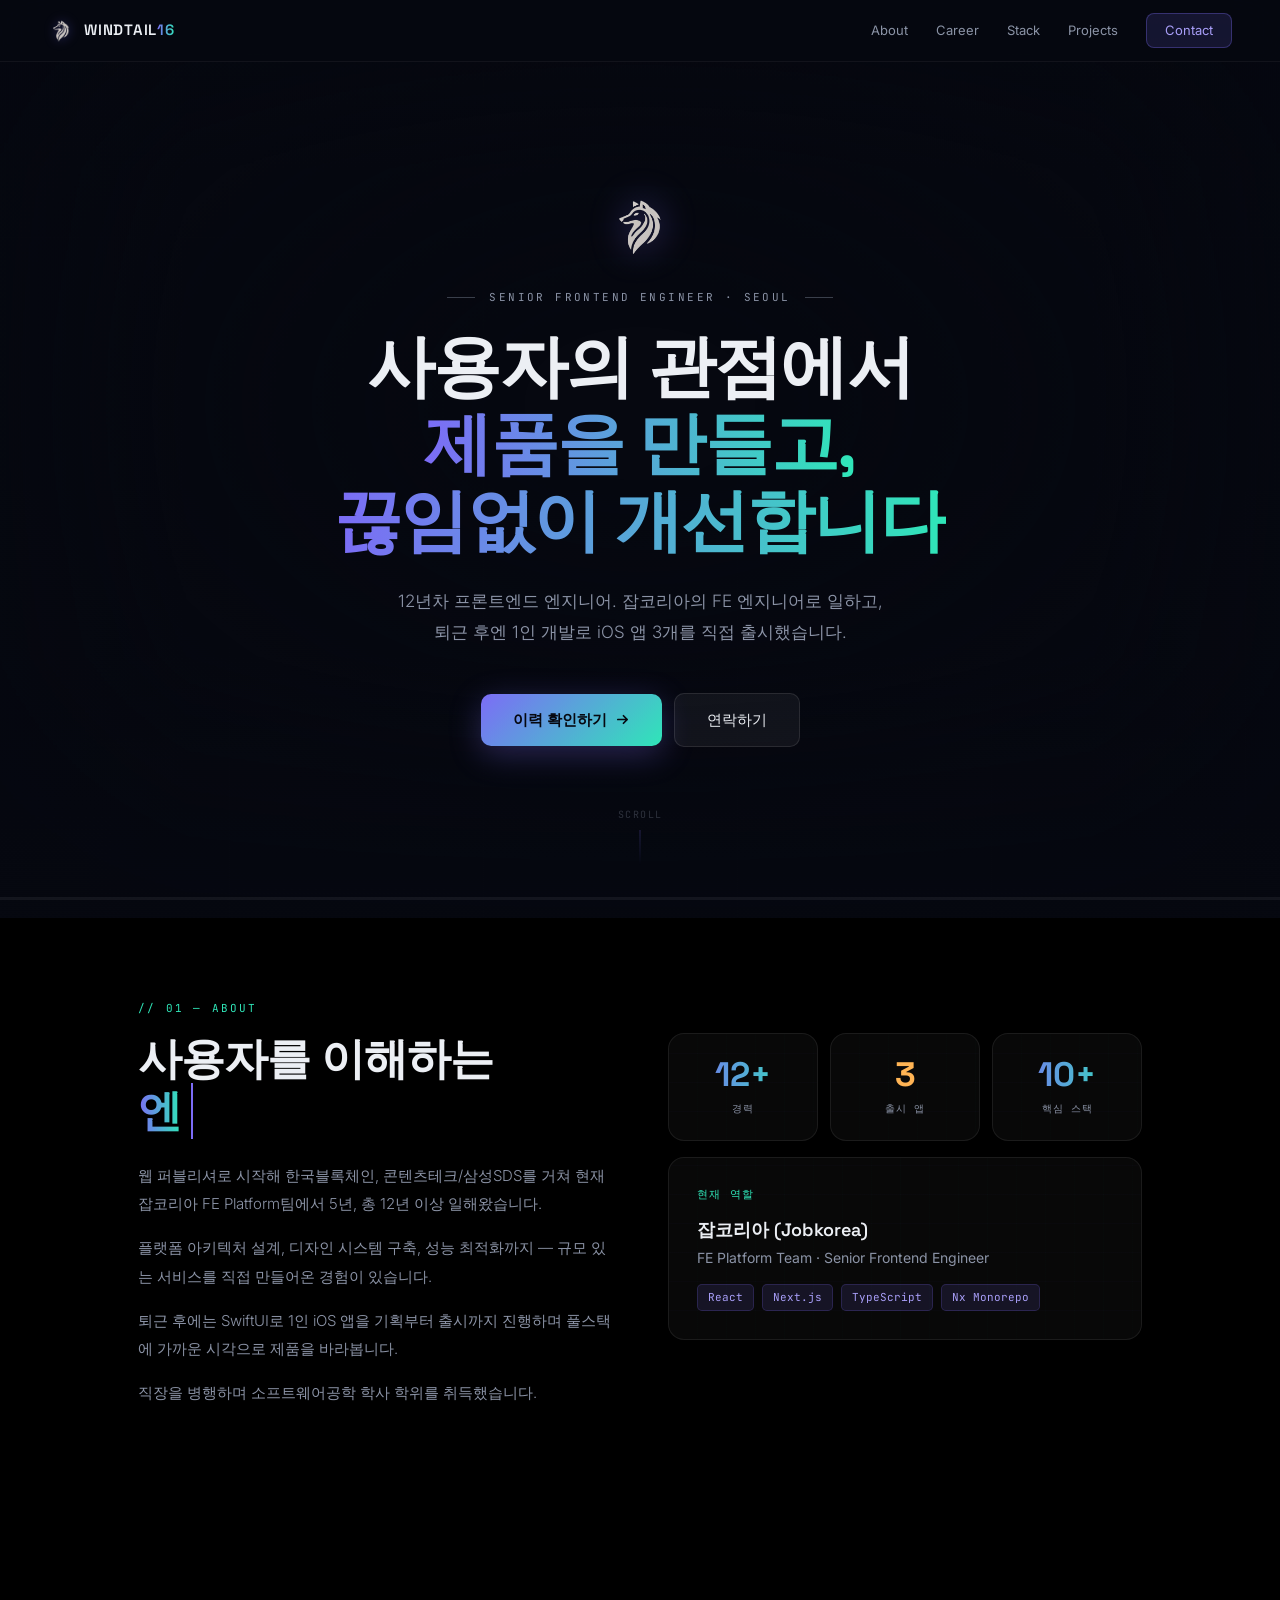
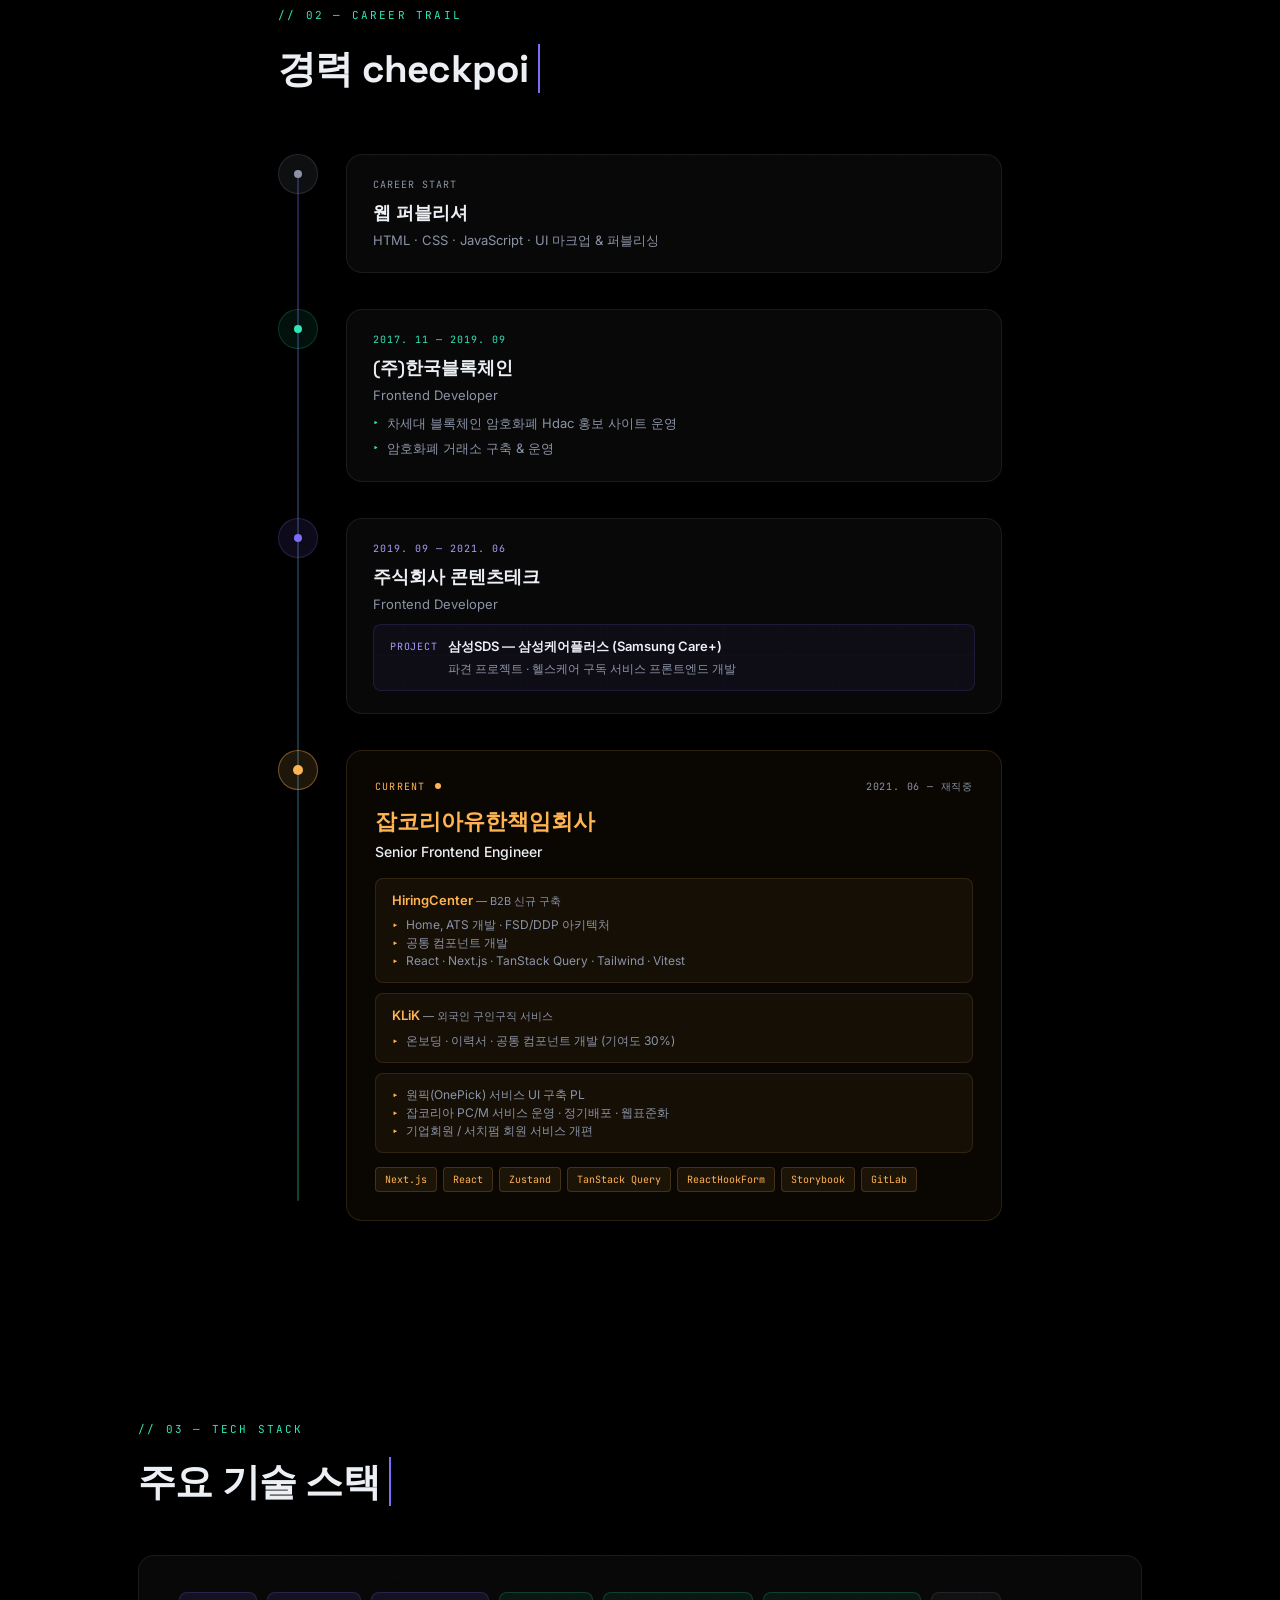
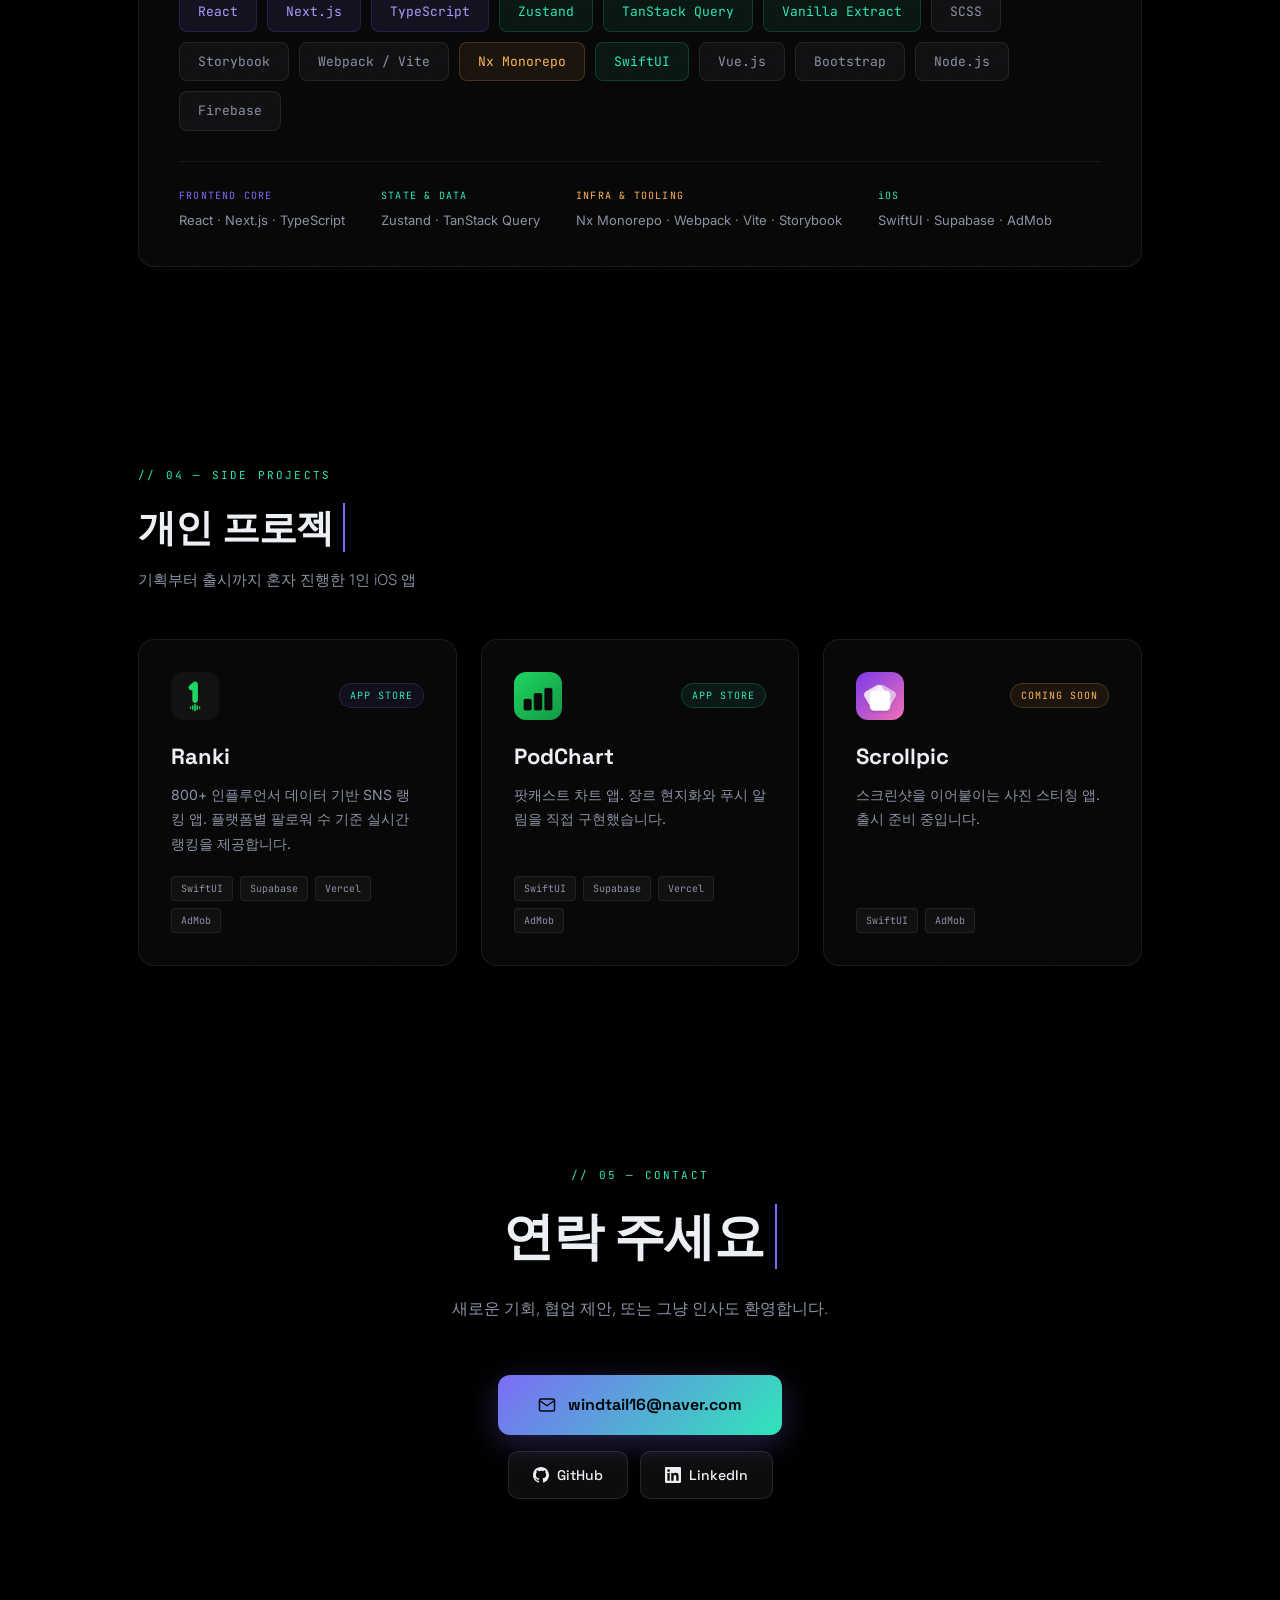
==== commit fffe09c5: "modify: 지도 위치 수정" ====
--- a/index.html
+++ b/index.html
@@ -7,7 +7,7 @@
     <link rel="preconnect" href="https://fonts.googleapis.com" />
     <link rel="preconnect" href="https://fonts.gstatic.com" crossorigin />
     <link href="https://fonts.googleapis.com/css2?family=Space+Grotesk:wght@300;400;500;600;700&family=Inter:wght@300;400;500;600&family=JetBrains+Mono:wght@400;500;600&display=swap" rel="stylesheet" />
-    <script type="module" crossorigin src="/assets/index-C4iNKEnj.js"></script>
+    <script type="module" crossorigin src="/assets/index-BQadiW3G.js"></script>
     <link rel="stylesheet" crossorigin href="/assets/index-Dai0JBH4.css">
   </head>
   <body>
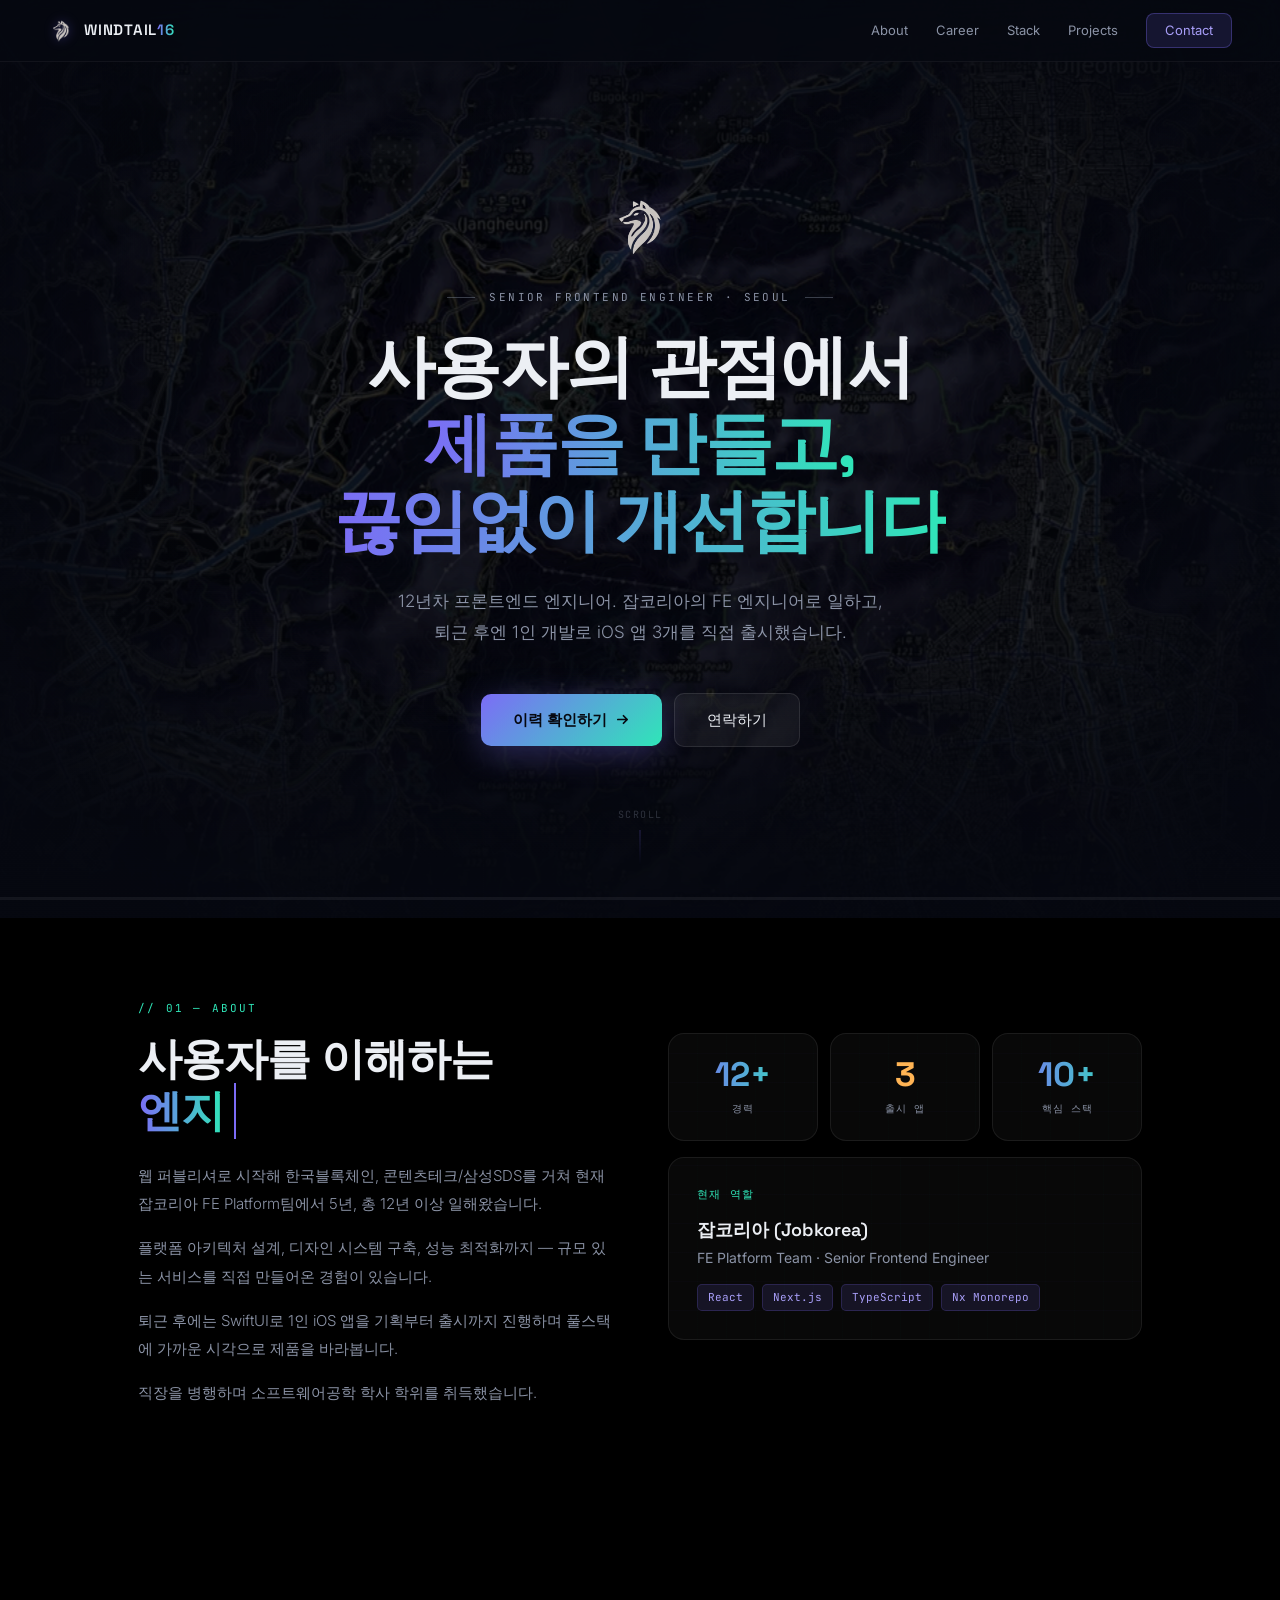
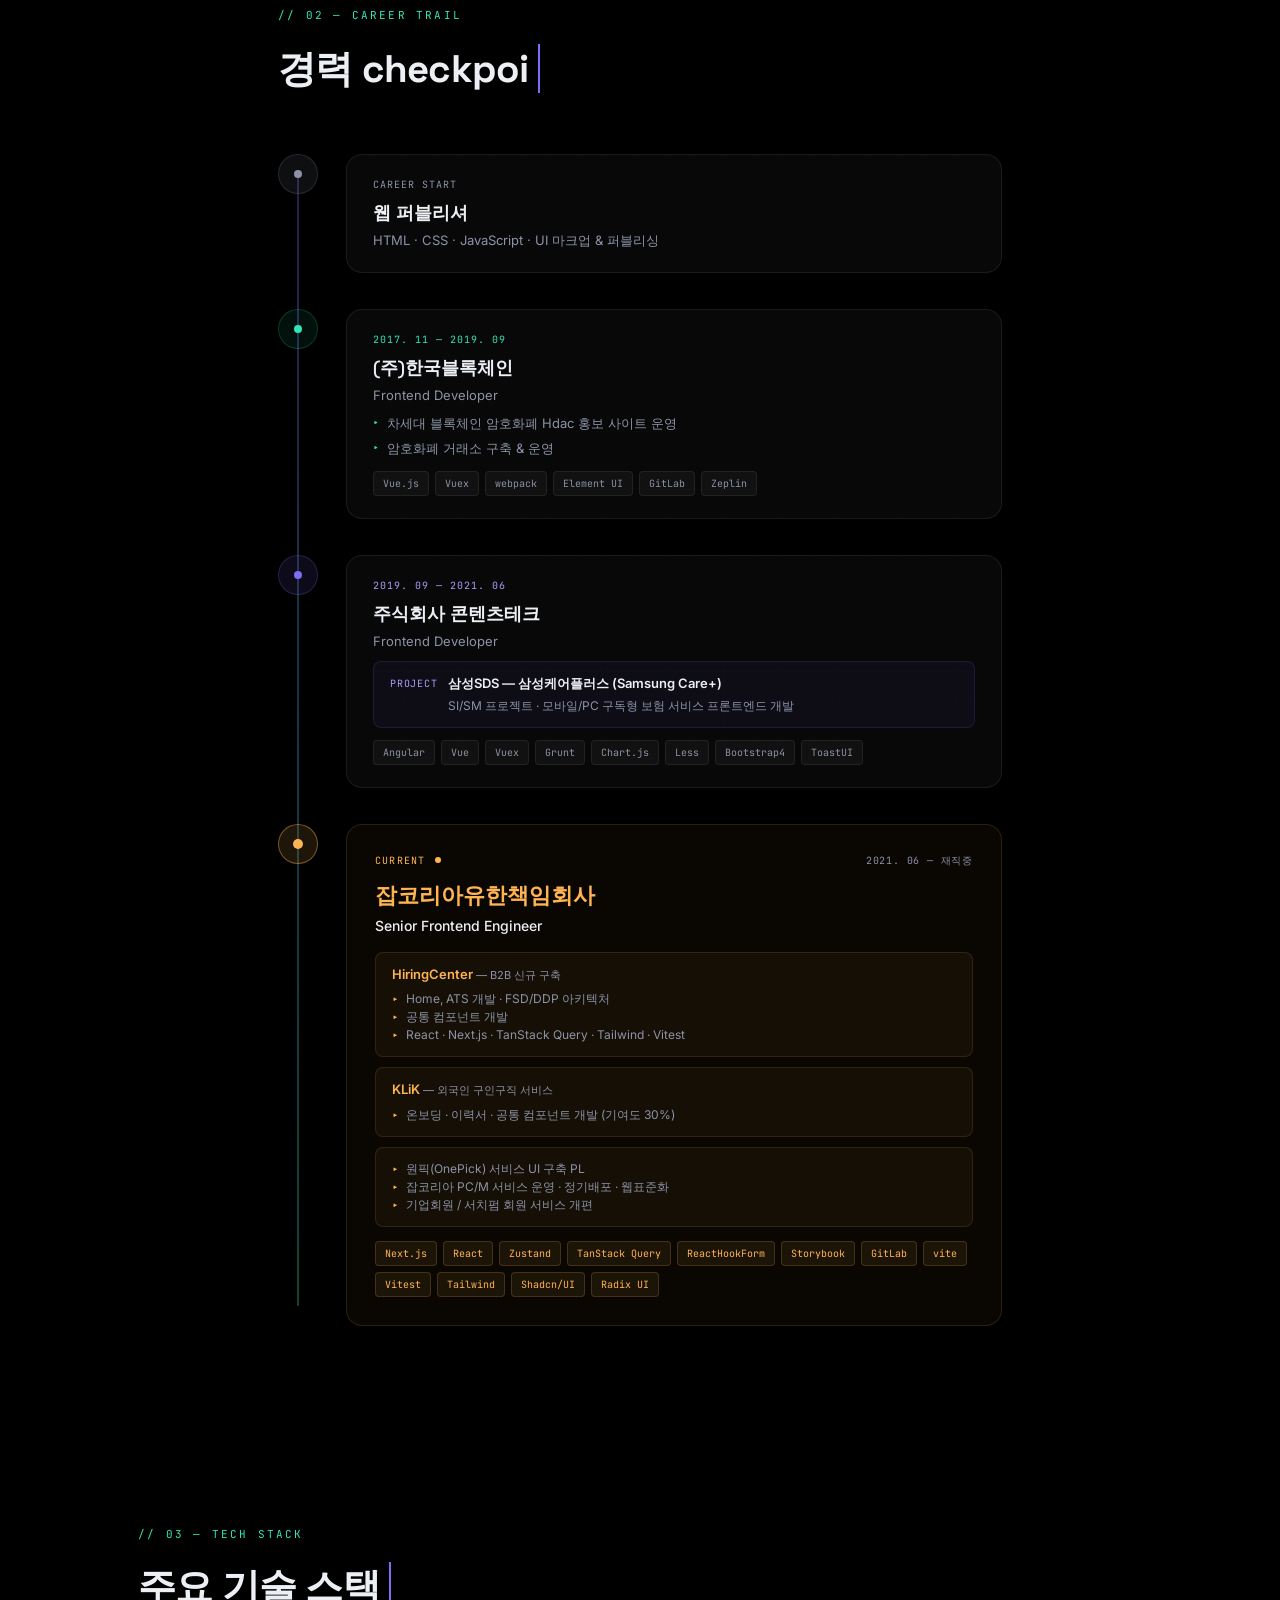
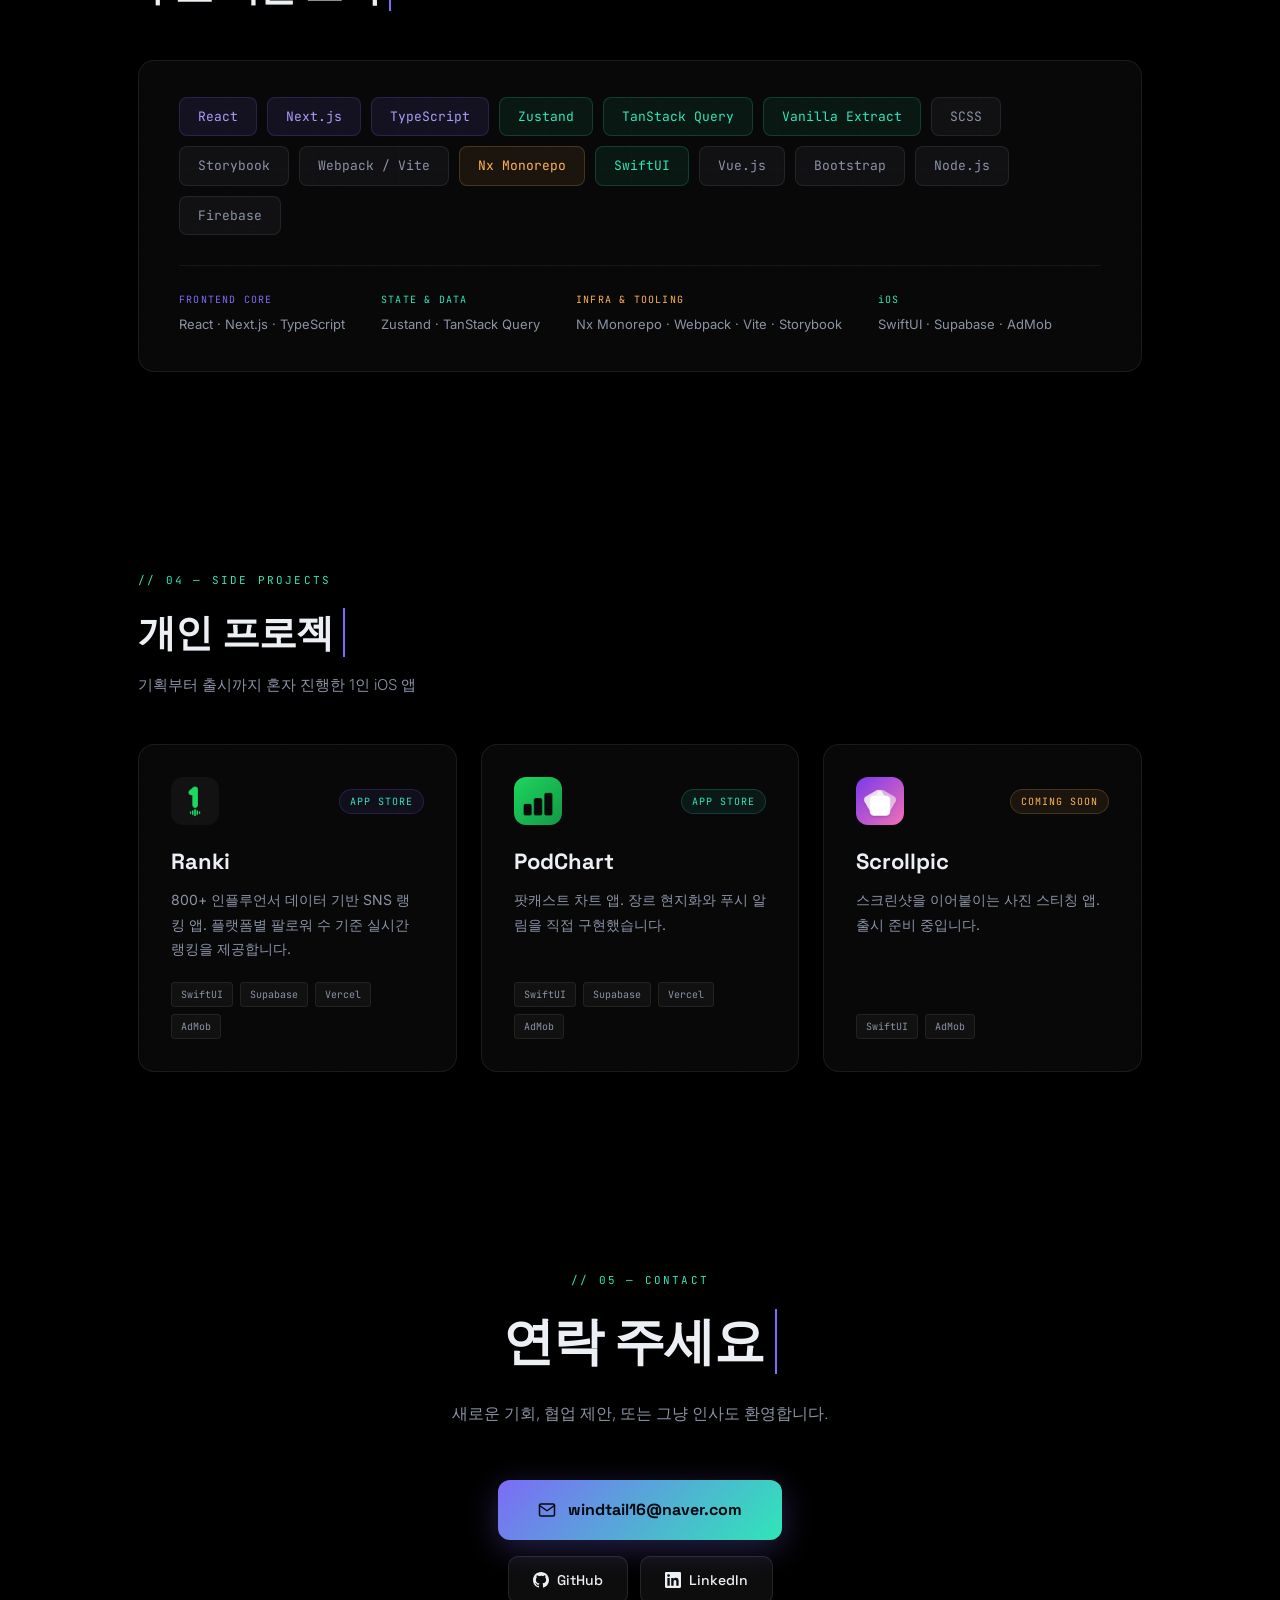
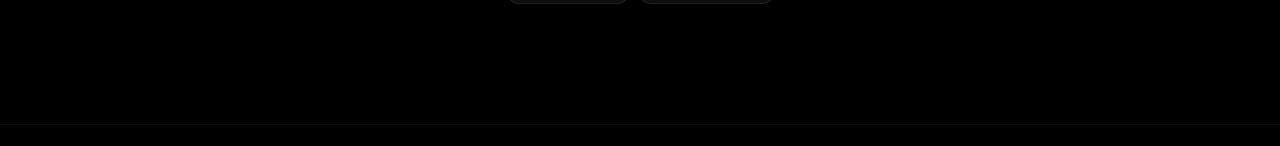
==== commit e154a2f9: "modify: 배경 교체 및 이력 수정" ====
--- a/index.html
+++ b/index.html
@@ -7,8 +7,8 @@
     <link rel="preconnect" href="https://fonts.googleapis.com" />
     <link rel="preconnect" href="https://fonts.gstatic.com" crossorigin />
     <link href="https://fonts.googleapis.com/css2?family=Space+Grotesk:wght@300;400;500;600;700&family=Inter:wght@300;400;500;600&family=JetBrains+Mono:wght@400;500;600&display=swap" rel="stylesheet" />
-    <script type="module" crossorigin src="/assets/index-BQadiW3G.js"></script>
-    <link rel="stylesheet" crossorigin href="/assets/index-Dai0JBH4.css">
+    <script type="module" crossorigin src="/assets/index-c_wyiS1j.js"></script>
+    <link rel="stylesheet" crossorigin href="/assets/index-Divz-Qrj.css">
   </head>
   <body>
     <div id="root"></div>
--- a/assets/index-Divz-Qrj.css
+++ b/assets/index-Divz-Qrj.css
@@ -0,0 +1 @@
+/*! tailwindcss v4.3.1 | MIT License | https://tailwindcss.com */@layer properties{@supports (((-webkit-hyphens:none)) and (not (margin-trim:inline))) or ((-moz-orient:inline) and (not (color:rgb(from red r g b)))){*,:before,:after,::backdrop{--tw-translate-x:0;--tw-translate-y:0;--tw-translate-z:0;--tw-rotate-x:initial;--tw-rotate-y:initial;--tw-rotate-z:initial;--tw-skew-x:initial;--tw-skew-y:initial;--tw-border-style:solid;--tw-leading:initial;--tw-font-weight:initial;--tw-tracking:initial;--tw-blur:initial;--tw-brightness:initial;--tw-contrast:initial;--tw-grayscale:initial;--tw-hue-rotate:initial;--tw-invert:initial;--tw-opacity:initial;--tw-saturate:initial;--tw-sepia:initial;--tw-drop-shadow:initial;--tw-drop-shadow-color:initial;--tw-drop-shadow-alpha:100%;--tw-drop-shadow-size:initial;--tw-backdrop-blur:initial;--tw-backdrop-brightness:initial;--tw-backdrop-contrast:initial;--tw-backdrop-grayscale:initial;--tw-backdrop-hue-rotate:initial;--tw-backdrop-invert:initial;--tw-backdrop-opacity:initial;--tw-backdrop-saturate:initial;--tw-backdrop-sepia:initial;--tw-duration:initial}}}@layer theme{:root,:host{--font-sans:"Inter", sans-serif;--font-mono:"JetBrains Mono", monospace;--color-white:#fff;--spacing:.25rem;--text-sm:.875rem;--text-sm--line-height:calc(1.25 / .875);--text-base:1rem;--text-base--line-height: 1.5 ;--text-lg:1.125rem;--text-lg--line-height:calc(1.75 / 1.125);--font-weight-light:300;--font-weight-normal:400;--font-weight-medium:500;--font-weight-semibold:600;--font-weight-bold:700;--radius-sm:.25rem;--radius-lg:.5rem;--radius-xl:.75rem;--radius-2xl:1rem;--blur-xl:24px;--default-transition-duration:.15s;--default-transition-timing-function:cubic-bezier(.4, 0, .2, 1);--default-font-family:var(--font-sans);--default-mono-font-family:var(--font-mono);--color-violet:#7c6cf6;--color-violet-muted:#a89ef8;--color-mint:#2fe6b8;--color-amber:#ffb454;--color-muted:#8b93a6;--color-light:#eceff4;--color-dark:#060810;--font-display:"Space Grotesk", sans-serif}}@layer base{*,:after,:before,::backdrop{box-sizing:border-box;border:0 solid;margin:0;padding:0}::file-selector-button{box-sizing:border-box;border:0 solid;margin:0;padding:0}html,:host{-webkit-text-size-adjust:100%;-moz-tab-size:4;tab-size:4;line-height:1.5;font-family:var(--default-font-family,ui-sans-serif, system-ui, sans-serif, "Apple Color Emoji", "Segoe UI Emoji", "Segoe UI Symbol", "Noto Color Emoji");font-feature-settings:var(--default-font-feature-settings,normal);font-variation-settings:var(--default-font-variation-settings,normal);-webkit-tap-highlight-color:transparent}hr{height:0;color:inherit;border-top-width:1px}abbr:where([title]){-webkit-text-decoration:underline dotted;text-decoration:underline dotted}h1,h2,h3,h4,h5,h6{font-size:inherit;font-weight:inherit}a{color:inherit;-webkit-text-decoration:inherit;text-decoration:inherit}b,strong{font-weight:bolder}code,kbd,samp,pre{font-family:var(--default-mono-font-family,ui-monospace, SFMono-Regular, Menlo, Monaco, Consolas, "Liberation Mono", "Courier New", monospace);font-feature-settings:var(--default-mono-font-feature-settings,normal);font-variation-settings:var(--default-mono-font-variation-settings,normal);font-size:1em}small{font-size:80%}sub,sup{vertical-align:baseline;font-size:75%;line-height:0;position:relative}sub{bottom:-.25em}sup{top:-.5em}table{text-indent:0;border-color:inherit;border-collapse:collapse}:-moz-focusring{outline:auto}progress{vertical-align:baseline}summary{display:list-item}ol,ul,menu{list-style:none}img,svg,video,canvas,audio,iframe,embed,object{vertical-align:middle;display:block}img,video{max-width:100%;height:auto}button,input,select,optgroup,textarea{font:inherit;font-feature-settings:inherit;font-variation-settings:inherit;letter-spacing:inherit;color:inherit;opacity:1;background-color:#0000;border-radius:0}::file-selector-button{font:inherit;font-feature-settings:inherit;font-variation-settings:inherit;letter-spacing:inherit;color:inherit;opacity:1;background-color:#0000;border-radius:0}:where(select:is([multiple],[size])) optgroup{font-weight:bolder}:where(select:is([multiple],[size])) optgroup option{padding-inline-start:20px}::file-selector-button{margin-inline-end:4px}::placeholder{opacity:1}@supports (not ((-webkit-appearance:-apple-pay-button))) or (contain-intrinsic-size:1px){::placeholder{color:currentColor}@supports (color:color-mix(in lab,red,red)){::placeholder{color:color-mix(in oklab,currentcolor 50%,transparent)}}}textarea{resize:vertical}::-webkit-search-decoration{-webkit-appearance:none}::-webkit-date-and-time-value{min-height:1lh;text-align:inherit}::-webkit-datetime-edit{display:inline-flex}::-webkit-datetime-edit-fields-wrapper{padding:0}::-webkit-datetime-edit{padding-block:0}::-webkit-datetime-edit-year-field{padding-block:0}::-webkit-datetime-edit-month-field{padding-block:0}::-webkit-datetime-edit-day-field{padding-block:0}::-webkit-datetime-edit-hour-field{padding-block:0}::-webkit-datetime-edit-minute-field{padding-block:0}::-webkit-datetime-edit-second-field{padding-block:0}::-webkit-datetime-edit-millisecond-field{padding-block:0}::-webkit-datetime-edit-meridiem-field{padding-block:0}::-webkit-calendar-picker-indicator{line-height:1}:-moz-ui-invalid{box-shadow:none}button,input:where([type=button],[type=reset],[type=submit]){-webkit-appearance:button;-moz-appearance:button;appearance:button}::file-selector-button{-webkit-appearance:button;-moz-appearance:button;appearance:button}::-webkit-inner-spin-button{height:auto}::-webkit-outer-spin-button{height:auto}[hidden]:where(:not([hidden=until-found])){display:none!important}html{scroll-behavior:smooth}body{color:#eceff4;background:#000;overflow-x:hidden}a{color:inherit;text-decoration:none}::selection{color:#eceff4;background:#7c6cf659}section,footer,nav{z-index:1;position:relative}}@layer components{.grad-text{-webkit-text-fill-color:transparent;background:linear-gradient(90deg,#7c6cf6,#2fe6b8);-webkit-background-clip:text;background-clip:text}.glass{-webkit-backdrop-filter:blur(20px);background:#ffffff08;border:1px solid #ffffff14;border-radius:16px;position:relative;overflow:hidden}.glass:before{content:"";pointer-events:none;border-radius:inherit;background-image:repeating-linear-gradient(0deg,#0000,#0000 28px,#7c6cf605 28px,#7c6cf605 29px),repeating-linear-gradient(90deg,#0000,#0000 28px,#2fe6b803 28px,#2fe6b803 29px);position:absolute;top:0;right:0;bottom:0;left:0}.tag-v{font-family:var(--font-mono);color:#a89ef8;cursor:default;background:#7c6cf61a;border:1px solid #7c6cf633;border-radius:8px;padding:9px 18px;font-size:13px;transition:all .2s;display:inline-block}.tag-v:hover{background:#7c6cf638;border-color:#7c6cf673}.tag-m{font-family:var(--font-mono);color:#2fe6b8;cursor:default;background:#2fe6b812;border:1px solid #2fe6b82e;border-radius:8px;padding:9px 18px;font-size:13px;transition:all .2s;display:inline-block}.tag-m:hover{background:#2fe6b829;border-color:#2fe6b866}.tag-g{font-family:var(--font-mono);color:#8b93a6;cursor:default;background:#8b93a612;border:1px solid #8b93a624;border-radius:8px;padding:9px 18px;font-size:13px;transition:background .2s;display:inline-block}.tag-g:hover{background:#8b93a626}.tag-a{font-family:var(--font-mono);color:#ffb454;cursor:default;background:#ffb45414;border:1px solid #ffb45433;border-radius:8px;padding:9px 18px;font-size:13px;transition:background .2s;display:inline-block}.tag-a:hover{background:#ffb4542e}.nav-link{color:#8b93a6;font-size:13px;transition:color .2s}.nav-link:hover{color:#eceff4}.proj-card{transition:transform .3s,border-color .3s,box-shadow .3s}.proj-card:hover{transform:translateY(-6px);box-shadow:0 20px 60px #7c6cf61f}.sec-label{font-family:var(--font-mono);letter-spacing:.2em;text-transform:uppercase;color:#2fe6b8;margin-bottom:16px;font-size:11px}}@layer utilities{.pointer-events-none{pointer-events:none}.absolute{position:absolute}.fixed{position:fixed}.relative{position:relative}.inset-0{top:0;right:0;bottom:0;left:0}.top-0{top:0}.top-5{top:calc(var(--spacing) * 5)}.right-0{right:0}.bottom-0{bottom:0}.bottom-5{bottom:calc(var(--spacing) * 5)}.bottom-8{bottom:calc(var(--spacing) * 8)}.left-0{left:0}.left-1\/2{left:50%}.left-\[19px\]{left:19px}.z-0{z-index:0}.z-\[1\]{z-index:1}.z-\[200\]{z-index:200}.z-\[300\]{z-index:300}.z-\[500\]{z-index:500}.mx-auto{margin-inline:auto}.mt-2{margin-top:calc(var(--spacing) * 2)}.mt-2\.5{margin-top:calc(var(--spacing) * 2.5)}.mt-3{margin-top:calc(var(--spacing) * 3)}.mt-3\.5{margin-top:calc(var(--spacing) * 3.5)}.mt-6{margin-top:calc(var(--spacing) * 6)}.mt-auto{margin-top:auto}.-mr-2{margin-right:calc(var(--spacing) * -2)}.mb-1{margin-bottom:var(--spacing)}.mb-1\.5{margin-bottom:calc(var(--spacing) * 1.5)}.mb-2{margin-bottom:calc(var(--spacing) * 2)}.mb-2\.5{margin-bottom:calc(var(--spacing) * 2.5)}.mb-3{margin-bottom:calc(var(--spacing) * 3)}.mb-4{margin-bottom:calc(var(--spacing) * 4)}.mb-5{margin-bottom:calc(var(--spacing) * 5)}.mb-6{margin-bottom:calc(var(--spacing) * 6)}.mb-8{margin-bottom:calc(var(--spacing) * 8)}.mb-9{margin-bottom:calc(var(--spacing) * 9)}.mb-10{margin-bottom:calc(var(--spacing) * 10)}.mb-\[3px\]{margin-bottom:3px}.mb-\[7px\]{margin-bottom:7px}.mb-\[18px\]{margin-bottom:18px}.block{display:block}.flex{display:flex}.grid{display:grid}.hidden{display:none}.inline-flex{display:inline-flex}.h-0\.5{height:calc(var(--spacing) * .5)}.h-1\.5{height:calc(var(--spacing) * 1.5)}.h-2{height:calc(var(--spacing) * 2)}.h-9{height:calc(var(--spacing) * 9)}.h-10{height:calc(var(--spacing) * 10)}.h-12{height:calc(var(--spacing) * 12)}.h-14{height:calc(var(--spacing) * 14)}.h-\[3px\]{height:3px}.h-\[10px\]{height:10px}.h-\[18px\]{height:18px}.h-\[26px\]{height:26px}.h-\[62px\]{height:62px}.h-full{height:100%}.h-px{height:1px}.min-h-screen{min-height:100vh}.w-0\.5{width:calc(var(--spacing) * .5)}.w-1\.5{width:calc(var(--spacing) * 1.5)}.w-2{width:calc(var(--spacing) * 2)}.w-3\.5{width:calc(var(--spacing) * 3.5)}.w-5{width:calc(var(--spacing) * 5)}.w-7{width:calc(var(--spacing) * 7)}.w-10{width:calc(var(--spacing) * 10)}.w-12{width:calc(var(--spacing) * 12)}.w-14{width:calc(var(--spacing) * 14)}.w-\[10px\]{width:10px}.w-\[18px\]{width:18px}.w-\[26px\]{width:26px}.w-full{width:100%}.w-px{width:1px}.max-w-\[480px\]{max-width:480px}.max-w-\[540px\]{max-width:540px}.max-w-\[820px\]{max-width:820px}.max-w-\[1100px\]{max-width:1100px}.min-w-0{min-width:0}.flex-1{flex:1}.shrink-0{flex-shrink:0}.-translate-x-1\/2{--tw-translate-x: -50% ;translate:var(--tw-translate-x) var(--tw-translate-y)}.transform{transform:var(--tw-rotate-x,) var(--tw-rotate-y,) var(--tw-rotate-z,) var(--tw-skew-x,) var(--tw-skew-y,)}.cursor-pointer{cursor:pointer}.grid-cols-1{grid-template-columns:repeat(1,minmax(0,1fr))}.grid-cols-2{grid-template-columns:repeat(2,minmax(0,1fr))}.grid-cols-3{grid-template-columns:repeat(3,minmax(0,1fr))}.flex-col{flex-direction:column}.flex-wrap{flex-wrap:wrap}.items-center{align-items:center}.items-start{align-items:flex-start}.justify-between{justify-content:space-between}.justify-center{justify-content:center}.gap-1\.5{gap:calc(var(--spacing) * 1.5)}.gap-2{gap:calc(var(--spacing) * 2)}.gap-2\.5{gap:calc(var(--spacing) * 2.5)}.gap-3{gap:calc(var(--spacing) * 3)}.gap-4{gap:calc(var(--spacing) * 4)}.gap-5{gap:calc(var(--spacing) * 5)}.gap-7{gap:calc(var(--spacing) * 7)}.gap-8{gap:calc(var(--spacing) * 8)}.gap-10{gap:calc(var(--spacing) * 10)}.gap-\[5px\]{gap:5px}.gap-\[7px\]{gap:7px}.overflow-hidden{overflow:hidden}.rounded-2xl{border-radius:var(--radius-2xl)}.rounded-\[4px\]{border-radius:4px}.rounded-\[5px\]{border-radius:5px}.rounded-\[10px\]{border-radius:10px}.rounded-full{border-radius:3.40282e38px}.rounded-lg{border-radius:var(--radius-lg)}.rounded-sm{border-radius:var(--radius-sm)}.rounded-xl{border-radius:var(--radius-xl)}.border{border-style:var(--tw-border-style);border-width:1px}.border-t{border-top-style:var(--tw-border-style);border-top-width:1px}.border-b{border-bottom-style:var(--tw-border-style);border-bottom-width:1px}.border-amber\/40{border-color:#ffb45466}@supports (color:color-mix(in lab,red,red)){.border-amber\/40{border-color:color-mix(in oklab,var(--color-amber) 40%,transparent)}}.border-amber\/\[0\.12\]{border-color:#ffb4541f}@supports (color:color-mix(in lab,red,red)){.border-amber\/\[0\.12\]{border-color:color-mix(in oklab,var(--color-amber) 12%,transparent)}}.border-amber\/\[0\.14\]{border-color:#ffb45424}@supports (color:color-mix(in lab,red,red)){.border-amber\/\[0\.14\]{border-color:color-mix(in oklab,var(--color-amber) 14%,transparent)}}.border-violet\/\[0\.15\]{border-color:#7c6cf626}@supports (color:color-mix(in lab,red,red)){.border-violet\/\[0\.15\]{border-color:color-mix(in oklab,var(--color-violet) 15%,transparent)}}.border-white\/5{border-color:#ffffff0d}@supports (color:color-mix(in lab,red,red)){.border-white\/5{border-color:color-mix(in oklab,var(--color-white) 5%,transparent)}}.border-white\/10{border-color:#ffffff1a}@supports (color:color-mix(in lab,red,red)){.border-white\/10{border-color:color-mix(in oklab,var(--color-white) 10%,transparent)}}.border-white\/\[0\.06\]{border-color:#ffffff0f}@supports (color:color-mix(in lab,red,red)){.border-white\/\[0\.06\]{border-color:color-mix(in oklab,var(--color-white) 6%,transparent)}}.bg-\[rgba\(6\,8\,16\,0\.75\)\]{background-color:#060810bf}.bg-amber{background-color:var(--color-amber)}.bg-amber\/\[0\.04\]{background-color:#ffb4540a}@supports (color:color-mix(in lab,red,red)){.bg-amber\/\[0\.04\]{background-color:color-mix(in oklab,var(--color-amber) 4%,transparent)}}.bg-amber\/\[0\.05\]{background-color:#ffb4540d}@supports (color:color-mix(in lab,red,red)){.bg-amber\/\[0\.05\]{background-color:color-mix(in oklab,var(--color-amber) 5%,transparent)}}.bg-amber\/\[0\.12\]{background-color:#ffb4541f}@supports (color:color-mix(in lab,red,red)){.bg-amber\/\[0\.12\]{background-color:color-mix(in oklab,var(--color-amber) 12%,transparent)}}.bg-light{background-color:var(--color-light)}.bg-muted\/40{background-color:#8b93a666}@supports (color:color-mix(in lab,red,red)){.bg-muted\/40{background-color:color-mix(in oklab,var(--color-muted) 40%,transparent)}}.bg-violet\/\[0\.06\]{background-color:#7c6cf60f}@supports (color:color-mix(in lab,red,red)){.bg-violet\/\[0\.06\]{background-color:color-mix(in oklab,var(--color-violet) 6%,transparent)}}.bg-white\/5{background-color:#ffffff0d}@supports (color:color-mix(in lab,red,red)){.bg-white\/5{background-color:color-mix(in oklab,var(--color-white) 5%,transparent)}}.object-contain{object-fit:contain}.object-cover{object-fit:cover}.p-2{padding:calc(var(--spacing) * 2)}.p-3{padding:calc(var(--spacing) * 3)}.p-5{padding:calc(var(--spacing) * 5)}.p-8{padding:calc(var(--spacing) * 8)}.px-2{padding-inline:calc(var(--spacing) * 2)}.px-2\.5{padding-inline:calc(var(--spacing) * 2.5)}.px-4{padding-inline:calc(var(--spacing) * 4)}.px-6{padding-inline:calc(var(--spacing) * 6)}.px-7{padding-inline:calc(var(--spacing) * 7)}.px-\[9px\]{padding-inline:9px}.px-\[18px\]{padding-inline:18px}.py-1{padding-block:var(--spacing)}.py-3{padding-block:calc(var(--spacing) * 3)}.py-3\.5{padding-block:calc(var(--spacing) * 3.5)}.py-4{padding-block:calc(var(--spacing) * 4)}.py-5{padding-block:calc(var(--spacing) * 5)}.py-6{padding-block:calc(var(--spacing) * 6)}.py-16{padding-block:calc(var(--spacing) * 16)}.py-\[7px\]{padding-block:7px}.pt-0\.5{padding-top:calc(var(--spacing) * .5)}.pt-5{padding-top:calc(var(--spacing) * 5)}.pt-16{padding-top:calc(var(--spacing) * 16)}.pt-\[100px\]{padding-top:100px}.pb-7{padding-bottom:calc(var(--spacing) * 7)}.pb-10{padding-bottom:calc(var(--spacing) * 10)}.pb-16{padding-bottom:calc(var(--spacing) * 16)}.pb-20{padding-bottom:calc(var(--spacing) * 20)}.text-center{text-align:center}.align-middle{vertical-align:middle}.font-display{font-family:var(--font-display)}.font-mono{font-family:var(--font-mono)}.text-base{font-size:var(--text-base);line-height:var(--tw-leading,var(--text-base--line-height))}.text-lg{font-size:var(--text-lg);line-height:var(--tw-leading,var(--text-lg--line-height))}.text-sm{font-size:var(--text-sm);line-height:var(--tw-leading,var(--text-sm--line-height))}.text-\[0\.5em\]{font-size:.5em}.text-\[9px\]{font-size:9px}.text-\[10px\]{font-size:10px}.text-\[11px\]{font-size:11px}.text-\[12px\]{font-size:12px}.text-\[13px\]{font-size:13px}.text-\[15px\]{font-size:15px}.text-\[22px\]{font-size:22px}.text-\[28px\]{font-size:28px}.leading-\[1\.2\]{--tw-leading:1.2;line-height:1.2}.leading-\[1\.8\]{--tw-leading:1.8;line-height:1.8}.leading-\[1\.13\]{--tw-leading:1.13;line-height:1.13}.leading-\[1\.75\]{--tw-leading:1.75;line-height:1.75}.leading-\[1\.85\]{--tw-leading:1.85;line-height:1.85}.leading-\[1\.88\]{--tw-leading:1.88;line-height:1.88}.leading-none{--tw-leading:1;line-height:1}.font-bold{--tw-font-weight:var(--font-weight-bold);font-weight:var(--font-weight-bold)}.font-light{--tw-font-weight:var(--font-weight-light);font-weight:var(--font-weight-light)}.font-medium{--tw-font-weight:var(--font-weight-medium);font-weight:var(--font-weight-medium)}.font-normal{--tw-font-weight:var(--font-weight-normal);font-weight:var(--font-weight-normal)}.font-semibold{--tw-font-weight:var(--font-weight-semibold);font-weight:var(--font-weight-semibold)}.tracking-\[-0\.02em\]{--tw-tracking:-.02em;letter-spacing:-.02em}.tracking-\[-0\.025em\]{--tw-tracking:-.025em;letter-spacing:-.025em}.tracking-\[0\.1em\]{--tw-tracking:.1em;letter-spacing:.1em}.tracking-\[0\.05em\]{--tw-tracking:.05em;letter-spacing:.05em}.tracking-\[0\.08em\]{--tw-tracking:.08em;letter-spacing:.08em}.tracking-\[0\.12em\]{--tw-tracking:.12em;letter-spacing:.12em}.tracking-\[0\.15em\]{--tw-tracking:.15em;letter-spacing:.15em}.tracking-\[0\.18em\]{--tw-tracking:.18em;letter-spacing:.18em}.whitespace-nowrap{white-space:nowrap}.text-amber{color:var(--color-amber)}.text-dark{color:var(--color-dark)}.text-light{color:var(--color-light)}.text-light\/80{color:#eceff4cc}@supports (color:color-mix(in lab,red,red)){.text-light\/80{color:color-mix(in oklab,var(--color-light) 80%,transparent)}}.text-mint{color:var(--color-mint)}.text-muted{color:var(--color-muted)}.text-violet-muted{color:var(--color-violet-muted)}.uppercase{text-transform:uppercase}.opacity-30{opacity:.3}.opacity-40{opacity:.4}.filter{filter:var(--tw-blur,) var(--tw-brightness,) var(--tw-contrast,) var(--tw-grayscale,) var(--tw-hue-rotate,) var(--tw-invert,) var(--tw-saturate,) var(--tw-sepia,) var(--tw-drop-shadow,)}.backdrop-blur-xl{--tw-backdrop-blur:blur(var(--blur-xl));-webkit-backdrop-filter:var(--tw-backdrop-blur,) var(--tw-backdrop-brightness,) var(--tw-backdrop-contrast,) var(--tw-backdrop-grayscale,) var(--tw-backdrop-hue-rotate,) var(--tw-backdrop-invert,) var(--tw-backdrop-opacity,) var(--tw-backdrop-saturate,) var(--tw-backdrop-sepia,);backdrop-filter:var(--tw-backdrop-blur,) var(--tw-backdrop-brightness,) var(--tw-backdrop-contrast,) var(--tw-backdrop-grayscale,) var(--tw-backdrop-hue-rotate,) var(--tw-backdrop-invert,) var(--tw-backdrop-opacity,) var(--tw-backdrop-saturate,) var(--tw-backdrop-sepia,)}.transition-all{transition-property:all;transition-timing-function:var(--tw-ease,var(--default-transition-timing-function));transition-duration:var(--tw-duration,var(--default-transition-duration))}.transition-colors{transition-property:color,background-color,border-color,outline-color,text-decoration-color,fill,stroke,--tw-gradient-from,--tw-gradient-via,--tw-gradient-to;transition-timing-function:var(--tw-ease,var(--default-transition-timing-function));transition-duration:var(--tw-duration,var(--default-transition-duration))}.transition-none{transition-property:none}.duration-200{--tw-duration:.2s;transition-duration:.2s}.duration-300{--tw-duration:.3s;transition-duration:.3s}@media (hover:hover){.hover\:bg-white\/10:hover{background-color:#ffffff1a}@supports (color:color-mix(in lab,red,red)){.hover\:bg-white\/10:hover{background-color:color-mix(in oklab,var(--color-white) 10%,transparent)}}.hover\:text-light:hover{color:var(--color-light)}}@media (min-width:40rem){.sm\:block{display:block}.sm\:inline-block{display:inline-block}.sm\:w-auto{width:auto}.sm\:grid-cols-2{grid-template-columns:repeat(2,minmax(0,1fr))}.sm\:flex-row{flex-direction:row}}@media (min-width:48rem){.md\:bottom-\[34px\]{bottom:34px}.md\:mt-\[9px\]{margin-top:9px}.md\:mt-\[30px\]{margin-top:30px}.md\:mb-3\.5{margin-bottom:calc(var(--spacing) * 3.5)}.md\:mb-4{margin-bottom:calc(var(--spacing) * 4)}.md\:mb-6{margin-bottom:calc(var(--spacing) * 6)}.md\:mb-7{margin-bottom:calc(var(--spacing) * 7)}.md\:mb-11{margin-bottom:calc(var(--spacing) * 11)}.md\:mb-12{margin-bottom:calc(var(--spacing) * 12)}.md\:mb-14{margin-bottom:calc(var(--spacing) * 14)}.md\:mb-\[26px\]{margin-bottom:26px}.md\:mb-\[52px\]{margin-bottom:52px}.md\:flex{display:flex}.md\:hidden{display:none}.md\:h-\[68px\]{height:68px}.md\:w-\[68px\]{width:68px}.md\:grid-cols-2{grid-template-columns:repeat(2,minmax(0,1fr))}.md\:flex-row{flex-direction:row}.md\:gap-2\.5{gap:calc(var(--spacing) * 2.5)}.md\:gap-6{gap:calc(var(--spacing) * 6)}.md\:gap-7{gap:calc(var(--spacing) * 7)}.md\:gap-9{gap:calc(var(--spacing) * 9)}.md\:gap-14{gap:calc(var(--spacing) * 14)}.md\:gap-\[14px\]{gap:14px}.md\:p-7{padding:calc(var(--spacing) * 7)}.md\:p-9{padding:calc(var(--spacing) * 9)}.md\:px-3\.5{padding-inline:calc(var(--spacing) * 3.5)}.md\:px-8{padding-inline:calc(var(--spacing) * 8)}.md\:px-10{padding-inline:calc(var(--spacing) * 10)}.md\:px-12{padding-inline:calc(var(--spacing) * 12)}.md\:px-\[26px\]{padding-inline:26px}.md\:py-6{padding-block:calc(var(--spacing) * 6)}.md\:py-7{padding-block:calc(var(--spacing) * 7)}.md\:py-\[13px\]{padding-block:13px}.md\:py-\[15px\]{padding-block:15px}.md\:py-\[18px\]{padding-block:18px}.md\:py-\[22px\]{padding-block:22px}.md\:py-\[100px\]{padding-block:100px}.md\:pt-\[26px\]{padding-top:26px}.md\:pt-\[100px\]{padding-top:100px}.md\:pt-\[120px\]{padding-top:120px}.md\:pb-9{padding-bottom:calc(var(--spacing) * 9)}.md\:pb-20{padding-bottom:calc(var(--spacing) * 20)}.md\:pb-\[120px\]{padding-bottom:120px}.md\:text-base{font-size:var(--text-base);line-height:var(--tw-leading,var(--text-base--line-height))}.md\:text-lg{font-size:var(--text-lg);line-height:var(--tw-leading,var(--text-lg--line-height))}.md\:text-\[10px\]{font-size:10px}.md\:text-\[11px\]{font-size:11px}.md\:text-\[22px\]{font-size:22px}.md\:text-\[34px\]{font-size:34px}.md\:tracking-\[0\.22em\]{--tw-tracking:.22em;letter-spacing:.22em}}@media (min-width:64rem){.lg\:grid-cols-3{grid-template-columns:repeat(3,minmax(0,1fr))}}.animate-fade-up{animation:.9s both fadeUp}.animate-fade-in{animation:1s .2s both fadeIn}.animate-float{animation:4s ease-in-out infinite float}.animate-pulse-amber{animation:2.5s infinite pulse-amber}}@keyframes fadeUp{0%{opacity:0;transform:translateY(24px)}to{opacity:1;transform:translateY(0)}}@keyframes fadeIn{0%{opacity:0}to{opacity:1}}@keyframes pulse-amber{0%,to{box-shadow:0 0 #ffb45480}50%{box-shadow:0 0 0 10px #ffb45400}}@keyframes float{0%,to{transform:translateY(0)}50%{transform:translateY(-8px)}}@keyframes cursorBlink{0%,to{opacity:1}50%{opacity:0}}@property --tw-translate-x{syntax:"*";inherits:false;initial-value:0}@property --tw-translate-y{syntax:"*";inherits:false;initial-value:0}@property --tw-translate-z{syntax:"*";inherits:false;initial-value:0}@property --tw-rotate-x{syntax:"*";inherits:false}@property --tw-rotate-y{syntax:"*";inherits:false}@property --tw-rotate-z{syntax:"*";inherits:false}@property --tw-skew-x{syntax:"*";inherits:false}@property --tw-skew-y{syntax:"*";inherits:false}@property --tw-border-style{syntax:"*";inherits:false;initial-value:solid}@property --tw-leading{syntax:"*";inherits:false}@property --tw-font-weight{syntax:"*";inherits:false}@property --tw-tracking{syntax:"*";inherits:false}@property --tw-blur{syntax:"*";inherits:false}@property --tw-brightness{syntax:"*";inherits:false}@property --tw-contrast{syntax:"*";inherits:false}@property --tw-grayscale{syntax:"*";inherits:false}@property --tw-hue-rotate{syntax:"*";inherits:false}@property --tw-invert{syntax:"*";inherits:false}@property --tw-opacity{syntax:"*";inherits:false}@property --tw-saturate{syntax:"*";inherits:false}@property --tw-sepia{syntax:"*";inherits:false}@property --tw-drop-shadow{syntax:"*";inherits:false}@property --tw-drop-shadow-color{syntax:"*";inherits:false}@property --tw-drop-shadow-alpha{syntax:"<percentage>";inherits:false;initial-value:100%}@property --tw-drop-shadow-size{syntax:"*";inherits:false}@property --tw-backdrop-blur{syntax:"*";inherits:false}@property --tw-backdrop-brightness{syntax:"*";inherits:false}@property --tw-backdrop-contrast{syntax:"*";inherits:false}@property --tw-backdrop-grayscale{syntax:"*";inherits:false}@property --tw-backdrop-hue-rotate{syntax:"*";inherits:false}@property --tw-backdrop-invert{syntax:"*";inherits:false}@property --tw-backdrop-opacity{syntax:"*";inherits:false}@property --tw-backdrop-saturate{syntax:"*";inherits:false}@property --tw-backdrop-sepia{syntax:"*";inherits:false}@property --tw-duration{syntax:"*";inherits:false}
